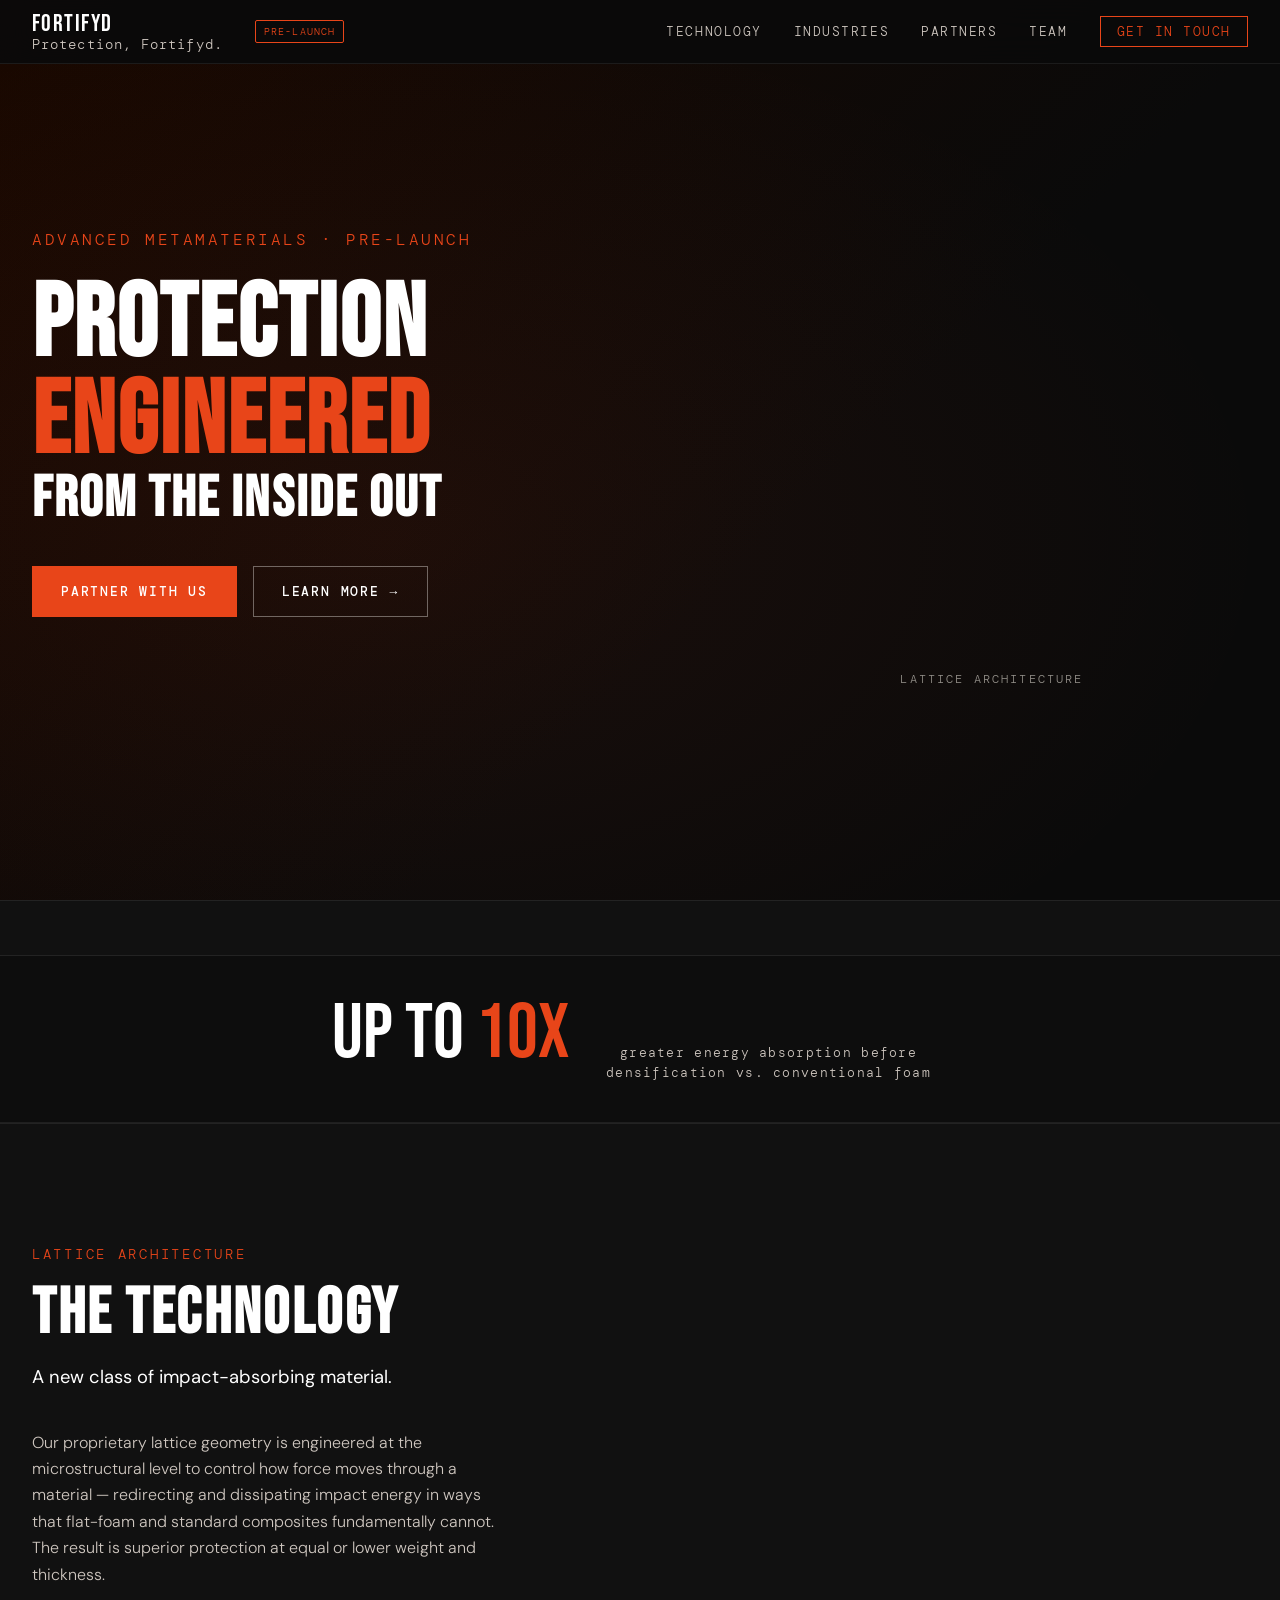
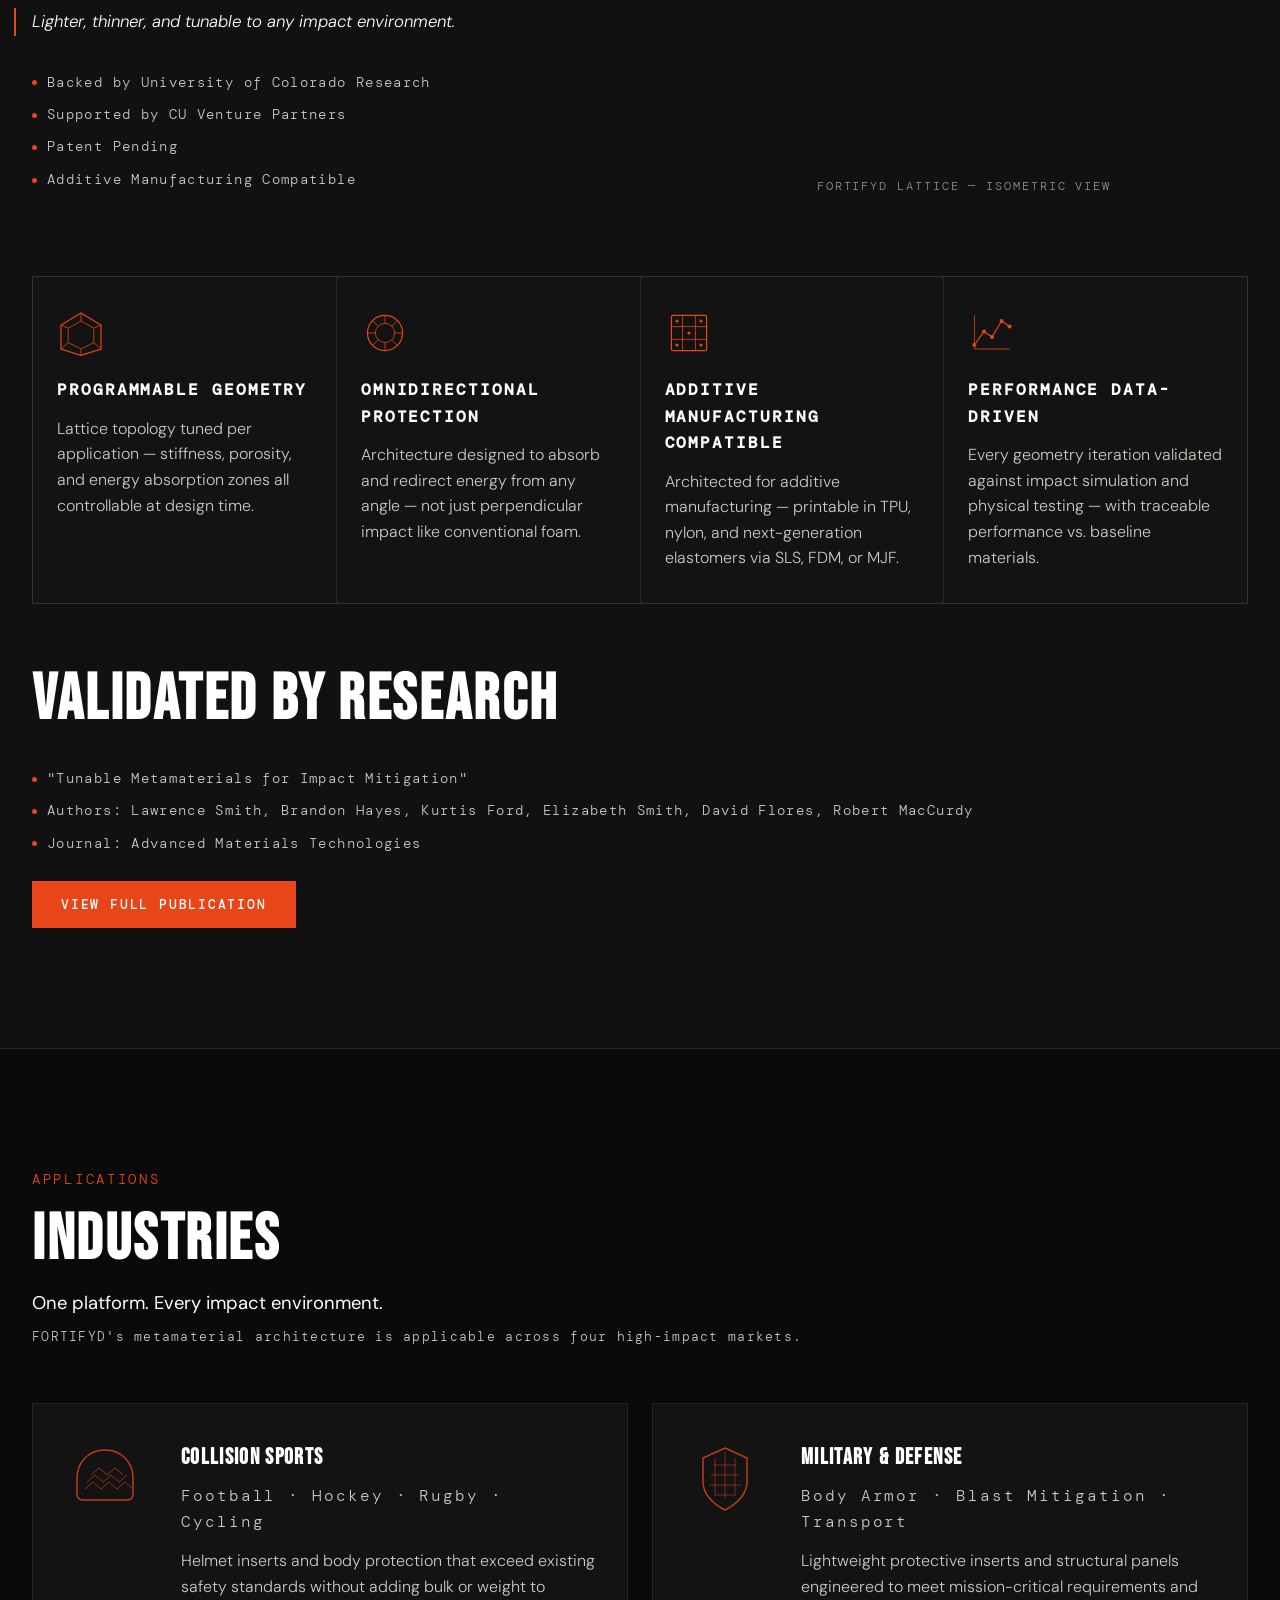
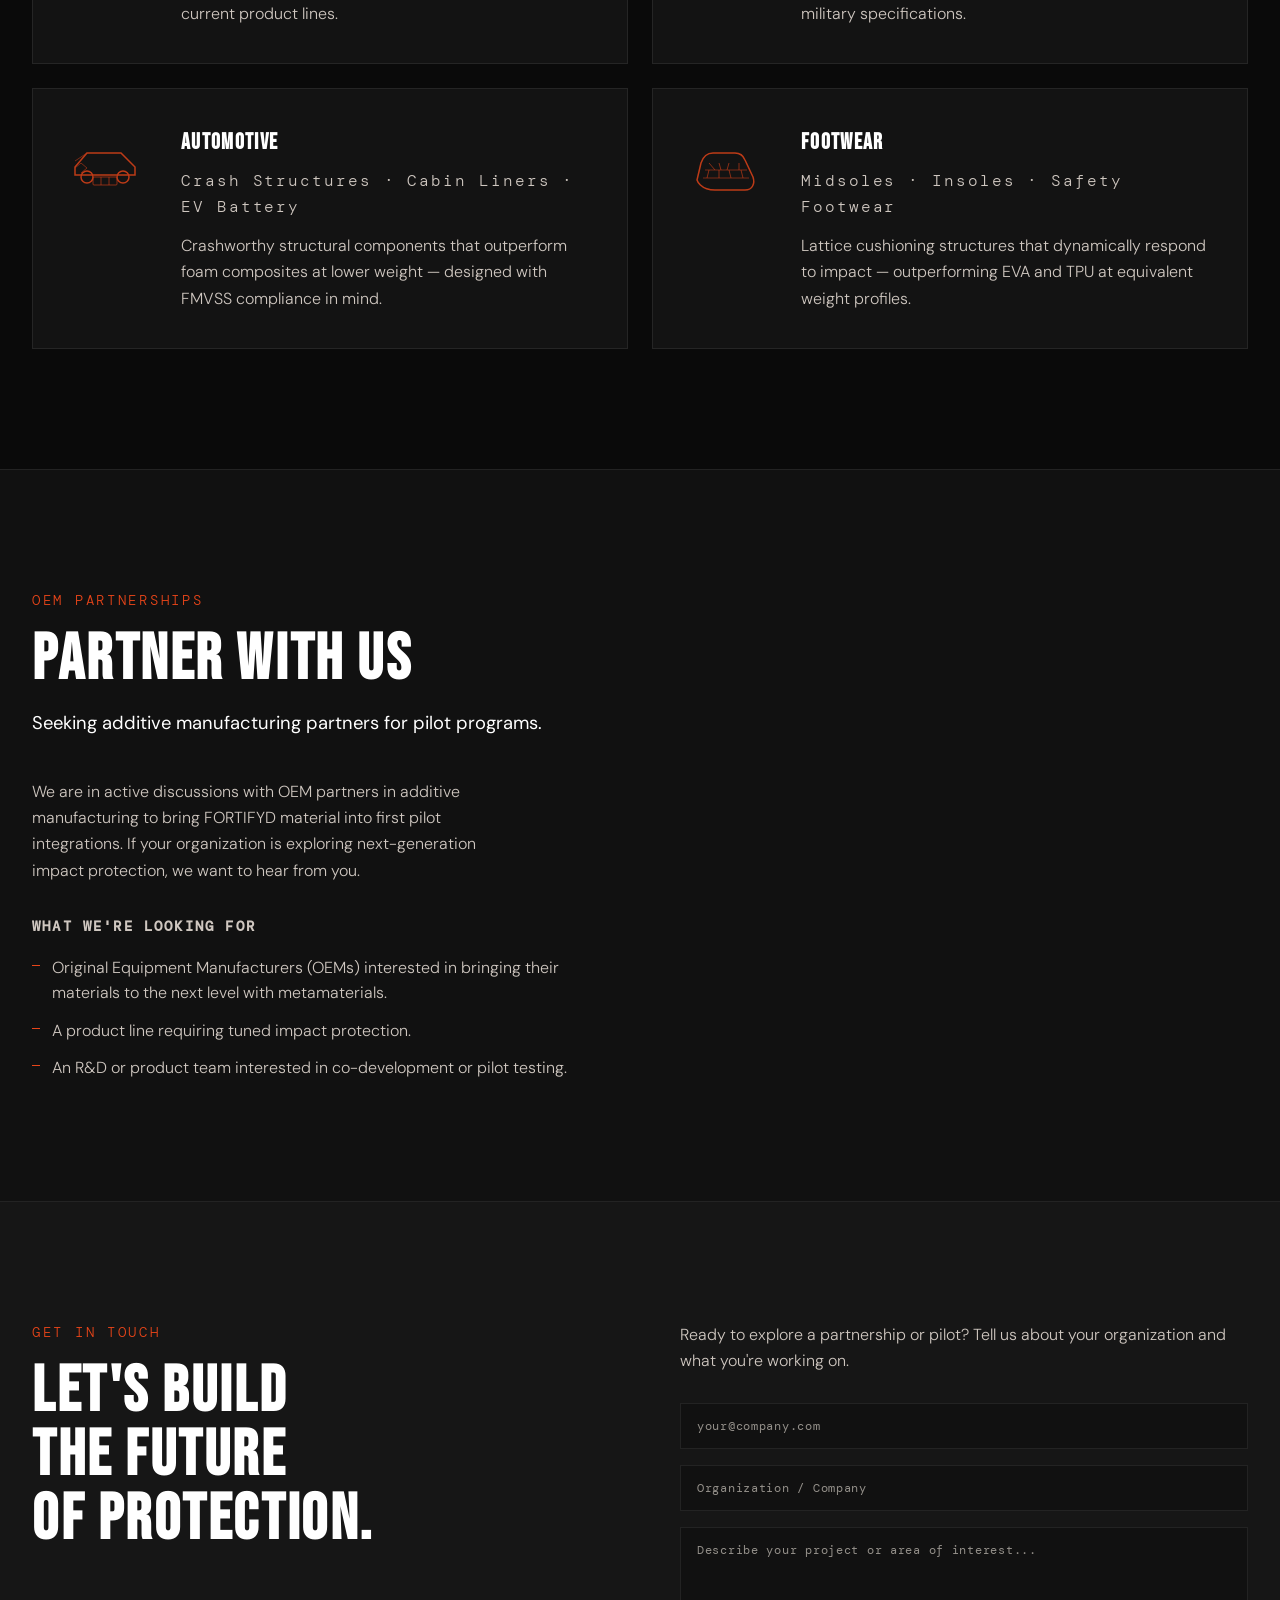
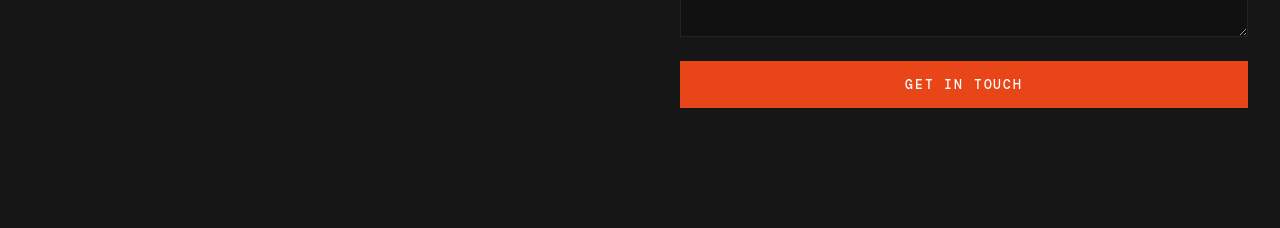
==== index.html @ 69951df9 "added Team page with photos + article link" ====
<!DOCTYPE html>
<html lang="en">
<head>
  <meta charset="UTF-8" />
  <meta name="viewport" content="width=device-width, initial-scale=1.0" />
  <title>FORTIFYD — Protection Engineered. From the Inside Out.</title>
  <link rel="preconnect" href="https://fonts.googleapis.com">
  <link rel="preconnect" href="https://fonts.gstatic.com" crossorigin>
  <link href="https://fonts.googleapis.com/css2?family=Bebas+Neue&family=DM+Mono:ital,wght@0,300;0,400;0,500;1,300&family=DM+Sans:ital,opsz,wght@0,9..40,300;0,9..40,400;0,9..40,500;1,9..40,300&display=swap" rel="stylesheet">
  <link rel="stylesheet" href="css/style.css" />
</head>
<body>

  <!-- NAV -->
  <nav id="navbar">
    <div class="nav-inner">
      <a href="#hero" class="nav-logo">
        <span class="logo-text">FORTIFYD</span>
        <span class="logo-sub">Protection, Fortifyd.</span>
      </a>
      <div class="nav-badge">PRE-LAUNCH</div>
      <ul class="nav-links">
        <li><a href="#technology">Technology</a></li>
        <li><a href="#industries">Industries</a></li>
        <li><a href="#partners">Partners</a></li>
        <li><a href="team.html">Team</a></li>
        <li><a href="#contact" class="nav-cta">GET IN TOUCH</a></li>
      </ul>
      <button class="nav-hamburger" id="hamburger" aria-label="Toggle menu">
        <span></span><span></span><span></span>
      </button>
    </div>
    <div class="nav-mobile-menu" id="mobileMenu">
      <a href="#technology">Technology</a>
      <a href="#industries">Industries</a>
      <a href="#partners">Partners</a>
      <a href="team.html">Team</a>
      <a href="#contact">Get in Touch</a>
    </div>
  </nav>

  <!-- HERO -->
  <section id="hero">
    <div class="hero-bg-lattice">
      <svg id="latticeBg" viewBox="0 0 1200 700" preserveAspectRatio="xMidYMid slice" xmlns="http://www.w3.org/2000/svg"></svg>
    </div>
    <div class="hero-overlay"></div>
    <div class="hero-content">
      <p class="hero-eyebrow">ADVANCED METAMATERIALS · PRE-LAUNCH</p>
      <h1 class="hero-headline">
        <span class="line1">PROTECTION</span>
        <span class="line2">ENGINEERED</span>
        <span class="line3">FROM THE INSIDE OUT</span>
      </h1>
      <div class="hero-actions">
        <a href="#contact" class="btn btn-primary">PARTNER WITH US</a>
        <a href="#technology" class="btn btn-ghost">LEARN MORE →</a>
      </div>
    </div>
    <div class="hero-lattice-visual">
      <svg id="heroLattice" viewBox="0 0 420 420" xmlns="http://www.w3.org/2000/svg"></svg>
      <p class="lattice-label">LATTICE ARCHITECTURE</p>
    </div>
  </section>

  <!-- TICKER BANNER -->
  <div class="ticker-wrap">
    <div class="ticker-track" id="tickerTrack">
      <!-- JS duplicates for seamless loop -->
    </div>
  </div>

  <!-- STAT BAR -->
  <div class="stat-bar">
    <a href=""><div class="stat-bar-inner">
      <span class="stat-number">Up to <em>10x</em></span>
      <span class="stat-label">greater energy absorption before densification vs. conventional foam</span>
    </div></a>
  </div>

  <!-- TECHNOLOGY -->
  <section id="technology">
    <div class="section-inner">
      <div class="section-label">LATTICE ARCHITECTURE</div>
      <h2 class="section-title">THE TECHNOLOGY</h2>
      <p class="section-sub">A new class of impact-absorbing material.</p>
      <div class="tech-grid">
        <div class="tech-text">
          <p>Our proprietary lattice geometry is engineered at the microstructural level to control how force moves through a material — redirecting and dissipating impact energy in ways that flat-foam and standard composites fundamentally cannot. The result is superior protection at equal or lower weight and thickness.</p>
          <p class="tech-italic">Lighter, thinner, and tunable to any impact environment.</p>
          <div class="tech-credentials">
            <div class="cred"><span class="cred-dot"></span>Backed by University of Colorado Research</div>
            <div class="cred"><span class="cred-dot"></span>Supported by CU Venture Partners</div>
            <div class="cred"><span class="cred-dot"></span>Patent Pending</div>
            <div class="cred"><span class="cred-dot"></span>Additive Manufacturing Compatible</div>
          </div>
        </div>
        <div class="tech-visual">
          <div class="tech-diagram-wrap">
            <svg id="techLattice3D" viewBox="0 0 380 340" xmlns="http://www.w3.org/2000/svg"></svg>
            <div class="diagram-caption">FORTIFYD LATTICE — ISOMETRIC VIEW</div>
          </div>
        </div>
      </div>
      <!-- Feature cards -->
      <div class="feature-cards">
        <div class="feature-card">
          <div class="feature-icon">
            <svg viewBox="0 0 60 60" xmlns="http://www.w3.org/2000/svg"><polygon points="30,5 55,20 55,50 30,58 5,50 5,20" fill="none" stroke="currentColor" stroke-width="1.5"/><polygon points="30,15 46,24 46,42 30,50 14,42 14,24" fill="none" stroke="currentColor" stroke-width="1"/><line x1="30" y1="5" x2="30" y2="15" stroke="currentColor" stroke-width="1"/><line x1="55" y1="20" x2="46" y2="24" stroke="currentColor" stroke-width="1"/><line x1="55" y1="50" x2="46" y2="42" stroke="currentColor" stroke-width="1"/><line x1="30" y1="58" x2="30" y2="50" stroke="currentColor" stroke-width="1"/><line x1="5" y1="50" x2="14" y2="42" stroke="currentColor" stroke-width="1"/><line x1="5" y1="20" x2="14" y2="24" stroke="currentColor" stroke-width="1"/></svg>
          </div>
          <h3>Programmable Geometry</h3>
          <p>Lattice topology tuned per application — stiffness, porosity, and energy absorption zones all controllable at design time.</p>
        </div>
        <div class="feature-card">
          <div class="feature-icon">
            <svg viewBox="0 0 60 60" xmlns="http://www.w3.org/2000/svg"><circle cx="30" cy="30" r="22" fill="none" stroke="currentColor" stroke-width="1.5"/><circle cx="30" cy="30" r="12" fill="none" stroke="currentColor" stroke-width="1"/><line x1="30" y1="8" x2="30" y2="18" stroke="currentColor" stroke-width="1"/><line x1="52" y1="30" x2="42" y2="30" stroke="currentColor" stroke-width="1"/><line x1="30" y1="52" x2="30" y2="42" stroke="currentColor" stroke-width="1"/><line x1="8" y1="30" x2="18" y2="30" stroke="currentColor" stroke-width="1"/><line x1="45.6" y1="14.4" x2="38.1" y2="21.9" stroke="currentColor" stroke-width="1"/><line x1="45.6" y1="45.6" x2="38.1" y2="38.1" stroke="currentColor" stroke-width="1"/><line x1="14.4" y1="45.6" x2="21.9" y2="38.1" stroke="currentColor" stroke-width="1"/><line x1="14.4" y1="14.4" x2="21.9" y2="21.9" stroke="currentColor" stroke-width="1"/></svg>
          </div>
          <h3>Omnidirectional Protection</h3>
          <p>Architecture designed to absorb and redirect energy from any angle — not just perpendicular impact like conventional foam.</p>
        </div>
        <div class="feature-card">
          <div class="feature-icon">
            <svg viewBox="0 0 60 60" xmlns="http://www.w3.org/2000/svg"><rect x="8" y="8" width="44" height="44" rx="2" fill="none" stroke="currentColor" stroke-width="1.5"/><line x1="8" y1="22" x2="52" y2="22" stroke="currentColor" stroke-width="1"/><line x1="8" y1="38" x2="52" y2="38" stroke="currentColor" stroke-width="1"/><line x1="22" y1="8" x2="22" y2="52" stroke="currentColor" stroke-width="1"/><line x1="38" y1="8" x2="38" y2="52" stroke="currentColor" stroke-width="1"/><circle cx="15" cy="15" r="2" fill="currentColor"/><circle cx="30" cy="30" r="2" fill="currentColor"/><circle cx="45" cy="45" r="2" fill="currentColor"/><circle cx="15" cy="45" r="2" fill="currentColor"/><circle cx="45" cy="15" r="2" fill="currentColor"/></svg>
          </div>
          <h3>Additive Manufacturing Compatible</h3>
          <p>Architected for additive manufacturing — printable in TPU, nylon, and next-generation elastomers via SLS, FDM, or MJF.</p>
        </div>
        <div class="feature-card">
          <div class="feature-icon">
            <svg viewBox="0 0 60 60" xmlns="http://www.w3.org/2000/svg"><polyline points="8,45 20,28 30,35 42,15 52,22" fill="none" stroke="currentColor" stroke-width="1.5"/><line x1="8" y1="50" x2="52" y2="50" stroke="currentColor" stroke-width="1"/><line x1="8" y1="8" x2="8" y2="50" stroke="currentColor" stroke-width="1"/><circle cx="8" cy="45" r="2.5" fill="currentColor"/><circle cx="20" cy="28" r="2.5" fill="currentColor"/><circle cx="30" cy="35" r="2.5" fill="currentColor"/><circle cx="42" cy="15" r="2.5" fill="currentColor"/><circle cx="52" cy="22" r="2.5" fill="currentColor"/></svg>
          </div>
          <h3>Performance Data-Driven</h3>
          <p>Every geometry iteration validated against impact simulation and physical testing — with traceable performance vs. baseline materials.</p>
        </div>
      </div>

      <h2 class="section-title">VALIDATED BY RESEARCH</h2>
        <div class="tech-credentials">
            <div class="cred"><span class="cred-dot"></span>"Tunable Metamaterials for Impact Mitigation"</div>
            <div class="cred"><span class="cred-dot"></span>Authors: Lawrence Smith, Brandon Hayes, Kurtis Ford, Elizabeth Smith, David Flores, Robert MacCurdy</div>
            <div class="cred"><span class="cred-dot"></span>Journal: Advanced Materials Technologies</div>
            <div class="cred">
                <form action="https://advanced.onlinelibrary.wiley.com/doi/10.1002/admt.202301668" target="_blank">
                <input type="submit" class="btn btn-primary" value="View Full Publication"></form>
            </div>
        </div>
    </div>

  </section>

  <!-- INDUSTRIES -->
  <section id="industries">
    <div class="section-inner">
      <div class="section-label">APPLICATIONS</div>
      <h2 class="section-title">INDUSTRIES</h2>
      <p class="section-sub industries-sub">One platform. Every impact environment.</p>
      <p class="industries-desc">FORTIFYD's metamaterial architecture is applicable across four high-impact markets.</p>
      <div class="industry-grid">

        <div class="industry-card">
          <div class="industry-icon">
            <svg viewBox="0 0 80 80" xmlns="http://www.w3.org/2000/svg">
              <!-- Helmet shape -->
              <path d="M40,10 C22,10 12,24 12,38 L12,55 C12,58 15,60 18,60 L62,60 C65,60 68,58 68,55 L68,38 C68,24 58,10 40,10 Z" fill="none" stroke="currentColor" stroke-width="1.5"/>
              <!-- Lattice overlay on helmet -->
              <path d="M26,35 L34,28 L42,35 L50,28 L58,35" fill="none" stroke="currentColor" stroke-width="1" opacity="0.7"/>
              <path d="M22,42 L30,35 L38,42 L46,35 L54,42 L62,35" fill="none" stroke="currentColor" stroke-width="1" opacity="0.7"/>
              <path d="M20,49 L28,42 L36,49 L44,42 L52,49 L60,42 L68,49" fill="none" stroke="currentColor" stroke-width="1" opacity="0.7"/>
            </svg>
          </div>
          <div class="industry-card-body">
            <h3>COLLISION SPORTS</h3>
            <p class="industry-tags">Football · Hockey · Rugby · Cycling</p>
            <p>Helmet inserts and body protection that exceed existing safety standards without adding bulk or weight to current product lines.</p>
          </div>
          <div class="industry-card-accent"></div>
        </div>

        <div class="industry-card">
          <div class="industry-icon">
            <svg viewBox="0 0 80 80" xmlns="http://www.w3.org/2000/svg">
              <!-- Shield / body armor -->
              <path d="M40,8 L62,18 L62,42 C62,54 52,64 40,70 C28,64 18,54 18,42 L18,18 Z" fill="none" stroke="currentColor" stroke-width="1.5"/>
              <!-- Lattice grid on shield -->
              <line x1="29" y1="25" x2="51" y2="25" stroke="currentColor" stroke-width="1" opacity="0.6"/>
              <line x1="26" y1="35" x2="54" y2="35" stroke="currentColor" stroke-width="1" opacity="0.6"/>
              <line x1="24" y1="45" x2="56" y2="45" stroke="currentColor" stroke-width="1" opacity="0.6"/>
              <line x1="30" y1="55" x2="50" y2="55" stroke="currentColor" stroke-width="1" opacity="0.6"/>
              <line x1="30" y1="18" x2="30" y2="56" stroke="currentColor" stroke-width="1" opacity="0.6"/>
              <line x1="40" y1="12" x2="40" y2="58" stroke="currentColor" stroke-width="1" opacity="0.6"/>
              <line x1="50" y1="18" x2="50" y2="56" stroke="currentColor" stroke-width="1" opacity="0.6"/>
            </svg>
          </div>
          <div class="industry-card-body">
            <h3>MILITARY & DEFENSE</h3>
            <p class="industry-tags">Body Armor · Blast Mitigation · Transport</p>
            <p>Lightweight protective inserts and structural panels engineered to meet mission-critical requirements and military specifications.</p>
          </div>
          <div class="industry-card-accent"></div>
        </div>

        <div class="industry-card">
          <div class="industry-icon">
            <svg viewBox="0 0 80 80" xmlns="http://www.w3.org/2000/svg">
              <!-- Car profile -->
              <path d="M10,50 L10,42 L22,28 L56,28 L70,42 L70,50 Z" fill="none" stroke="currentColor" stroke-width="1.5"/>
              <circle cx="22" cy="52" r="6" fill="none" stroke="currentColor" stroke-width="1.5"/>
              <circle cx="58" cy="52" r="6" fill="none" stroke="currentColor" stroke-width="1.5"/>
              <!-- crumple zone lattice in front -->
              <line x1="10" y1="36" x2="22" y2="28" stroke="currentColor" stroke-width="1" opacity="0.6"/>
              <path d="M10,43 L16,38 L22,43 L16,48" fill="none" stroke="currentColor" stroke-width="1" opacity="0.6"/>
              <!-- EV battery cells -->
              <rect x="28" y="52" width="24" height="8" rx="1" fill="none" stroke="currentColor" stroke-width="1" opacity="0.7"/>
              <line x1="36" y1="52" x2="36" y2="60" stroke="currentColor" stroke-width="1" opacity="0.7"/>
              <line x1="44" y1="52" x2="44" y2="60" stroke="currentColor" stroke-width="1" opacity="0.7"/>
            </svg>
          </div>
          <div class="industry-card-body">
            <h3>AUTOMOTIVE</h3>
            <p class="industry-tags">Crash Structures · Cabin Liners · EV Battery</p>
            <p>Crashworthy structural components that outperform foam composites at lower weight — designed with FMVSS compliance in mind.</p>
          </div>
          <div class="industry-card-accent"></div>
        </div>

        <div class="industry-card">
          <div class="industry-icon">
            <svg viewBox="0 0 80 80" xmlns="http://www.w3.org/2000/svg">
              <!-- Shoe sole profile -->
              <path d="M12,55 C12,55 15,65 30,65 L60,65 C68,65 70,58 68,52 L60,35 C58,30 54,28 50,28 L28,28 C22,28 18,32 16,38 Z" fill="none" stroke="currentColor" stroke-width="1.5"/>
              <!-- Midsole lattice -->
              <line x1="20" y1="45" x2="62" y2="45" stroke="currentColor" stroke-width="1" opacity="0.6"/>
              <line x1="18" y1="53" x2="64" y2="53" stroke="currentColor" stroke-width="1" opacity="0.6"/>
              <line x1="24" y1="38" x2="30" y2="45" stroke="currentColor" stroke-width="1" opacity="0.7"/>
              <line x1="34" y1="38" x2="36" y2="45" stroke="currentColor" stroke-width="1" opacity="0.7"/>
              <line x1="44" y1="38" x2="42" y2="45" stroke="currentColor" stroke-width="1" opacity="0.7"/>
              <line x1="54" y1="38" x2="54" y2="45" stroke="currentColor" stroke-width="1" opacity="0.7"/>
              <line x1="24" y1="45" x2="22" y2="53" stroke="currentColor" stroke-width="1" opacity="0.7"/>
              <line x1="34" y1="45" x2="34" y2="53" stroke="currentColor" stroke-width="1" opacity="0.7"/>
              <line x1="44" y1="45" x2="46" y2="53" stroke="currentColor" stroke-width="1" opacity="0.7"/>
              <line x1="56" y1="45" x2="58" y2="53" stroke="currentColor" stroke-width="1" opacity="0.7"/>
            </svg>
          </div>
          <div class="industry-card-body">
            <h3>FOOTWEAR</h3>
            <p class="industry-tags">Midsoles · Insoles · Safety Footwear</p>
            <p>Lattice cushioning structures that dynamically respond to impact — outperforming EVA and TPU at equivalent weight profiles.</p>
          </div>
          <div class="industry-card-accent"></div>
        </div>

      </div>
    </div>
  </section>

  <!-- PARTNERS -->
  <section id="partners">
    <div class="section-inner">
      <div class="section-label">OEM PARTNERSHIPS</div>
      <h2 class="section-title">PARTNER WITH US</h2>
      <p class="section-sub">Seeking additive manufacturing partners for pilot programs.</p>
      <div class="partners-grid">
        <div class="partners-text">
          <p>We are in active discussions with OEM partners in additive manufacturing to bring FORTIFYD material into first pilot integrations. If your organization is exploring next-generation impact protection, we want to hear from you.</p>
          <h3 class="looking-for-title">WHAT WE'RE LOOKING FOR</h3>
          <ul class="looking-for-list">
            <li>Original Equipment Manufacturers (OEMs) interested in bringing their materials to the next level with metamaterials.</li>
            <li>A product line requiring tuned impact protection.</li>
            <li>An R&D or product team interested in co-development or pilot testing.</li>
          </ul>
        </div>
        <div class="partners-visual">
          <svg id="partnersLattice" viewBox="0 0 300 300" xmlns="http://www.w3.org/2000/svg"></svg>
        </div>
      </div>
    </div>
  </section>

  <!-- CONTACT -->
  <section id="contact">
    <div class="section-inner contact-inner">
      <div class="contact-label-wrap">
        <div class="section-label">GET IN TOUCH</div>
        <h2 class="section-title contact-title">LET'S BUILD<br>THE FUTURE<br>OF PROTECTION.</h2>
      </div>
      <div class="contact-form-wrap">
        <p class="contact-desc">Ready to explore a partnership or pilot? Tell us about your organization and what you're working on.</p>
        <form id="contactForm" action="https://api.web3forms.com/submit" method="POST">
          <input type="hidden" name="access_key" value="52d265b3-9c09-4c89-bf72-3f4e31eb3f98">
          <div class="contact-field">
            <input type="email" id="contactEmail" name="email" placeholder="your@company.com" autocomplete="off" required>
          </div>
          <div class="contact-field">
            <input type="text" id="contactOrg" name="name" placeholder="Organization / Company" autocomplete="off" required>
          </div>
          <div class="contact-field">
            <textarea id="contactMsg" name="message" placeholder="Describe your project or area of interest..." rows="5" required></textarea>
          </div>
          <button type="submit" class="btn btn-primary btn-full" id="contactSubmit">GET IN TOUCH</button>
          <div class="contact-confirm" id="contactConfirm">Message received — we'll be in touch shortly.</div>
        </form>
      </div>
    </div>
  </section>
---- css/style.css ----
/* =============================================
   FORTIFYD — style.css
   Aesthetic: Industrial-technical. Dark. Precise.
   Fonts: Bebas Neue (display) + DM Mono (labels) + DM Sans (body)
   Colors: near-black bg, orange-red accent, off-white text
============================================= */

:root {
  --bg:        #0a0a0a;
  --bg-2:      #111111;
  --bg-3:      #161616;
  --bg-card:   #131313;
  --accent:    #e84519;
  --accent-2:  #ff6b35;
  --accent-dim: rgba(232,69,25,0.15);
  --text:      #ffffff;
  --text-dim:  #cfc7c0;
  --text-muted:#94908a;
  --border:    rgba(240,237,232,0.08);
  --border-accent: rgba(232,69,25,0.3);
  --mono:      'DM Mono', monospace;
  --sans:      'DM Sans', sans-serif;
  --display:   'Bebas Neue', sans-serif;
  --nav-h:     64px;
  --section-pad: 120px;
}

/* ---- RESET ---- */
*, *::before, *::after { box-sizing: border-box; margin: 0; padding: 0; }
html { scroll-behavior: smooth; font-size: 16px; }
body {
  background: var(--bg);
  color: var(--text);
  font-family: var(--sans);
  font-weight: 300;
  line-height: 1.65;
  overflow-x: hidden;
}
a { color: inherit; text-decoration: none; }
ul { list-style: none; }
img, svg { display: block; }
input, textarea, button { font-family: inherit; }

/* ---- SCROLLBAR ---- */
::-webkit-scrollbar { width: 4px; }
::-webkit-scrollbar-track { background: var(--bg); }
::-webkit-scrollbar-thumb { background: var(--accent); border-radius: 2px; }

/* ---- SELECTION ---- */
::selection { background: var(--accent); color: #fff; }

/* =============================================
   NAV
============================================= */
#navbar {
  position: fixed;
  top: 0; left: 0; right: 0;
  z-index: 100;
  height: var(--nav-h);
  background: rgba(10,10,10,0.92);
  backdrop-filter: blur(16px);
  border-bottom: 1px solid var(--border);
  transition: border-color 0.3s;
}
#navbar.scrolled {
  border-color: var(--border-accent);
}
.nav-inner {
  max-width: 1280px;
  margin: 0 auto;
  height: 100%;
  padding: 0 32px;
  display: flex;
  align-items: center;
  gap: 32px;
}
.nav-logo {
  display: flex;
  flex-direction: column;
  gap: 0;
  line-height: 1;
  flex-shrink: 0;
}
.logo-text {
  font-family: var(--display);
  font-size: 1.5rem;
  letter-spacing: 0.06em;
  color: var(--text);
  line-height: 1;
}
.logo-sub {
  font-family: var(--mono);
  font-size: 0.85rem;
  color: var(--text-dim);
  letter-spacing: 0.08em;
  margin-top: 2px;
}
.nav-badge {
  font-family: var(--mono);
  font-size: 0.6rem;
  letter-spacing: 0.12em;
  color: var(--accent);
  border: 1px solid var(--accent);
  padding: 3px 8px;
  border-radius: 2px;
  flex-shrink: 0;
}
.nav-links {
  display: flex;
  align-items: center;
  gap: 32px;
  margin-left: auto;
}
.nav-links a {
  font-family: var(--mono);
  font-size: 0.8rem;
  letter-spacing: 0.12em;
  color: var(--text-dim);
  transition: color 0.2s;
  text-transform: uppercase;
}
.nav-links a:hover { color: var(--text); }
.nav-links .nav-cta {
  color: var(--accent);
  border: 1px solid var(--accent);
  padding: 6px 16px;
  transition: background 0.2s, color 0.2s;
}
.nav-links .nav-cta:hover {
  background: var(--accent);
  color: #fff;
}
.nav-hamburger {
  display: none;
  flex-direction: column;
  gap: 5px;
  background: none;
  border: none;
  cursor: pointer;
  padding: 4px;
  margin-left: auto;
}
.nav-hamburger span {
  width: 22px; height: 1.5px;
  background: var(--text);
  display: block;
  transition: transform 0.3s, opacity 0.3s;
}
.nav-mobile-menu {
  display: none;
  flex-direction: column;
  background: var(--bg-2);
  border-top: 1px solid var(--border);
  padding: 16px 32px 24px;
  gap: 4px;
}
.nav-mobile-menu.open { display: flex; }
.nav-mobile-menu a {
  font-family: var(--mono);
  font-size: 0.75rem;
  letter-spacing: 0.12em;
  color: var(--text-dim);
  padding: 10px 0;
  border-bottom: 1px solid var(--border);
  text-transform: uppercase;
  transition: color 0.2s;
}
.nav-mobile-menu a:hover { color: var(--accent); }

/* =============================================
   HERO
============================================= */
#hero {
  min-height: 100vh;
  padding-top: var(--nav-h);
  position: relative;
  display: flex;
  align-items: center;
  overflow: hidden;
  background: linear-gradient(135deg, #1a0800 0%, #0a0a0a 60%);
}
.hero-bg-lattice {
  position: absolute;
  inset: 0;
  opacity: 0.12;
  pointer-events: none;
}
.hero-bg-lattice svg { width: 100%; height: 100%; }
.hero-overlay {
  position: absolute;
  inset: 0;
  background: radial-gradient(ellipse at 30% 60%, rgba(232,69,25,0.08) 0%, transparent 70%);
  pointer-events: none;
}
.hero-content {
  position: relative;
  z-index: 2;
  max-width: 1280px;
  margin: 0 auto;
  padding: 80px 32px;
  width: 100%;
}
.hero-eyebrow {
  font-family: var(--mono);
  font-size: 1rem;
  letter-spacing: 0.16em;
  color: var(--accent);
  margin-bottom: 24px;
  opacity: 0;
  animation: fadeUp 0.8s 0.2s forwards;
}
.hero-headline {
  font-family: var(--display);
  font-size: clamp(3.5rem, 8vw, 7.5rem);
  line-height: 0.95;
  letter-spacing: 0.02em;
  color: var(--text);
  max-width: 700px;
}
.hero-headline .line1 { display: block; opacity: 0; animation: fadeUp 0.8s 0.4s forwards; }
.hero-headline .line2 { display: block; color: var(--accent); opacity: 0; animation: fadeUp 0.8s 0.55s forwards; }
.hero-headline .line3 { display: block; opacity: 0; animation: fadeUp 0.8s 0.7s forwards; font-size: clamp(2rem, 4.5vw, 4.2rem); }
.hero-actions {
  display: flex;
  gap: 16px;
  margin-top: 40px;
  flex-wrap: wrap;
  opacity: 0;
  animation: fadeUp 0.8s 0.9s forwards;
}
.hero-lattice-visual {
  position: absolute;
  right: 5%;
  top: 50%;
  transform: translateY(-50%);
  width: clamp(260px, 35vw, 480px);
  opacity: 0;
  animation: fadeIn 1.2s 1s forwards;
}
.hero-lattice-visual svg { width: 100%; height: auto; }
.lattice-label {
  font-family: var(--mono);
  font-size: 0.75rem;
  letter-spacing: 0.18em;
  color: var(--text-muted);
  text-align: center;
  margin-top: 12px;
}

/* =============================================
   BUTTONS
============================================= */
.btn {
  display: inline-flex;
  align-items: center;
  justify-content: center;
  font-family: var(--mono);
  font-size: 0.8rem;
  letter-spacing: 0.14em;
  padding: 14px 28px;
  border: 1.5px solid transparent;
  cursor: pointer;
  transition: all 0.22s ease;
  text-transform: uppercase;
  font-weight: 500;
}
.btn-primary {
  background: var(--accent);
  color: #fff;
  border-color: var(--accent);
}
.btn-primary:hover {
  background: var(--accent-2);
  border-color: var(--accent-2);
  transform: translateY(-1px);
}
.btn-ghost {
  background: transparent;
  color: var(--text);
  border-color: rgba(240,237,232,0.4);
}
.btn-ghost:hover {
  border-color: var(--text);
  transform: translateY(-1px);
}
.btn-full { width: 100%; }

/* =============================================
   TICKER BANNER
============================================= */
.ticker-wrap {
  background: var(--bg-2);
  border-top: 1px solid var(--border);
  border-bottom: 1px solid var(--border);
  overflow: hidden;
  padding: 14px 0;
  white-space: nowrap;
}
.ticker-track {
  display: inline-flex;
  gap: 0;
  animation: ticker 40s linear infinite;
}
.ticker-item {
  display: inline-flex;
  align-items: center;
  gap: 12px;
  padding: 0 40px;
  font-family: var(--mono);
  font-size: 0.85rem;
  letter-spacing: 0.14em;
  color: var(--text-dim);
  text-transform: uppercase;
}
.ticker-item .ticker-dot {
  width: 4px; height: 4px;
  background: var(--accent);
  border-radius: 50%;
  flex-shrink: 0;
}
.ticker-item .ticker-highlight { color: var(--accent); }

/* =============================================
   STAT BAR
============================================= */
.stat-bar {
  background: #0d0d0d;
  border-bottom: 1px solid var(--border);
  padding: 40px 32px;
}
.stat-bar-inner {
  max-width: 1280px;
  margin: 0 auto;
  display: flex;
  align-items: baseline;
  justify-content: center;
  gap: 20px;
  flex-wrap: wrap;
  text-align: center;
}
.stat-number {
  font-family: var(--display);
  font-size: clamp(2.5rem, 6vw, 5rem);
  color: var(--text);
  line-height: 1;
}
.stat-number em {
  font-style: normal;
  color: var(--accent);
}
.stat-label {
  font-family: var(--mono);
  font-size: 0.8rem;
  letter-spacing: 0.1em;
  color: var(--text-dim);
  max-width: 360px;
  line-height: 1.5;
}

/* =============================================
   SECTIONS — SHARED
============================================= */
section {
  padding: var(--section-pad) 0;
  position: relative;
}
.section-inner {
  max-width: 1280px;
  margin: 0 auto;
  padding: 0 32px;
}
.section-label {
  font-family: var(--mono);
  font-size: 0.85rem;
  letter-spacing: 0.2em;
  color: var(--accent);
  margin-bottom: 12px;
}
.section-title {
  font-family: var(--display);
  font-size: clamp(2.4rem, 5vw, 4.5rem);
  letter-spacing: 0.04em;
  line-height: 1;
  color: var(--text);
  margin-top: 16px;
  margin-bottom: 16px;
}
.section-sub {
  font-family: var(--sans);
  font-size: 1.15rem;
  font-weight: 400;
  color: var(--text);
  margin-bottom: 32px;
}

/* =============================================
   TECHNOLOGY
============================================= */
#technology {
  background: var(--bg-2);
  border-top: 1px solid var(--border);
  border-bottom: 1px solid var(--border);
}
.tech-grid {
  display: grid;
  grid-template-columns: 1fr 1fr;
  gap: 80px;
  align-items: center;
  margin-bottom: 80px;
}
.tech-text p {
  color: var(--text-dim);
  font-size: 1rem;
  margin-bottom: 20px;
  max-width: 480px;
}
.tech-italic {
  font-style: italic;
  color: var(--text) !important;
  font-size: 1.05rem !important;
  border-left: 2px solid var(--accent);
  padding-left: 16px !important;
  margin-left: -18px;
}
.tech-credentials {
  margin-top: 36px;
  display: flex;
  flex-direction: column;
  gap: 10px;
}
.cred {
  font-family: var(--mono);
  font-size: 0.85rem;
  letter-spacing: 0.1em;
  color: var(--text-dim);
  display: flex;
  align-items: center;
  gap: 10px;
}
.cred-dot {
  width: 5px; height: 5px;
  background: var(--accent);
  border-radius: 50%;
  flex-shrink: 0;
}
.cred form {
    margin-top: 16px;
}
.tech-visual {
  display: flex;
  justify-content: center;
}
.tech-diagram-wrap {
  position: relative;
  width: 100%;
  max-width: 380px;
}
.tech-diagram-wrap svg { width: 100%; height: auto; }
.diagram-caption {
  font-family: var(--mono);
  font-size: 0.75rem;
  letter-spacing: 0.16em;
  color: var(--text-muted);
  text-align: center;
  margin-top: 12px;
}

/* Feature Cards */
.feature-cards {
  display: grid;
  grid-template-columns: repeat(4, 1fr);
  gap: 1px;
  background: var(--border);
  border: 1px solid var(--border);
  margin-bottom: 64px;
}
.feature-card {
  background: var(--bg-card);
  padding: 32px 24px;
  transition: background 0.2s;
  position: relative;
  overflow: hidden;
}
.feature-card::after {
  content: '';
  position: absolute;
  bottom: 0; left: 0; right: 0;
  height: 2px;
  background: var(--accent);
  transform: scaleX(0);
  transform-origin: left;
  transition: transform 0.3s;
}
.feature-card:hover { background: #1a1a1a; }
.feature-card:hover::after { transform: scaleX(1); }
.feature-icon {
  width: 48px; height: 48px;
  color: var(--accent);
  margin-bottom: 20px;
}
.feature-icon svg { width: 100%; height: 100%; }
.feature-card h3 {
  font-family: var(--mono);
  font-size: 1rem;
  letter-spacing: 0.12em;
  text-transform: uppercase;
  color: var(--text);
  margin-bottom: 12px;
}
.feature-card p {
  font-size: 1rem;
  color: var(--text-dim);
  line-height: 1.6;
}

/* =============================================
   INDUSTRIES
============================================= */
#industries { background: var(--bg); }
.industries-sub { margin-bottom: 8px; }
.industries-desc {
  font-family: var(--mono);
  font-size: 0.8rem;
  letter-spacing: 0.1em;
  color: var(--text-dim);
  margin-bottom: 56px;
}
.industry-grid {
  display: grid;
  grid-template-columns: repeat(2, 1fr);
  gap: 24px;
}
.industry-card {
  background: var(--bg-card);
  border: 1px solid var(--border);
  padding: 36px 32px;
  display: grid;
  grid-template-columns: 88px 1fr;
  gap: 28px;
  align-items: start;
  position: relative;
  overflow: hidden;
  transition: border-color 0.25s, transform 0.25s;
}
.industry-card:hover {
  border-color: var(--border-accent);
  transform: translateY(-2px);
}
.industry-icon {
  width: 80px; height: 80px;
  color: var(--accent);
  opacity: 0.8;
  flex-shrink: 0;
}
.industry-icon svg { width: 100%; height: 100%; }
.industry-card-body h3 {
  font-family: var(--display);
  font-size: 1.4rem;
  letter-spacing: 0.06em;
  color: var(--text);
  margin-bottom: 6px;
}
.industry-tags {
  font-family: var(--mono);
  font-size: 0.6rem;
  letter-spacing: 0.12em;
  color: var(--accent);
  margin-bottom: 12px;
}
.industry-card-body p {
  font-size: 1rem;
  color: var(--text-dim);
  line-height: 1.65;
}
.industry-card-accent {
  position: absolute;
  top: 0; left: 0;
  width: 3px;
  height: 0;
  background: var(--accent);
  transition: height 0.3s ease;
}
.industry-card:hover .industry-card-accent { height: 100%; }

/* =============================================
   PARTNERS
============================================= */
#partners {
  background: var(--bg-2);
  border-top: 1px solid var(--border);
  border-bottom: 1px solid var(--border);
}
.partners-grid {
  display: grid;
  grid-template-columns: 1fr 1fr;
  gap: 80px;
  align-items: center;
  margin-top: 40px;
}
.partners-text p {
  font-size: 1rem;
  color: var(--text-dim);
  margin-bottom: 32px;
  max-width: 480px;
}
.looking-for-title {
  font-family: var(--mono);
  font-size: 0.85rem;
  letter-spacing: 0.16em;
  color: var(--text-dim);
  margin-bottom: 16px;
}
.looking-for-list {
  display: flex;
  flex-direction: column;
  gap: 12px;
}
.looking-for-list li {
  font-size: 1rem;
  color: var(--text-dim);
  padding-left: 20px;
  position: relative;
  line-height: 1.6;
}
.looking-for-list li::before {
  content: '';
  position: absolute;
  left: 0; top: 10px;
  width: 8px; height: 1px;
  background: var(--accent);
}
.partners-visual {
  display: flex;
  justify-content: center;
}
.partners-visual svg { width: 100%; max-width: 300px; height: auto; }

/* =============================================
   CONTACT
============================================= */
#contact { background: var(--bg-3); }
.contact-inner {
  display: grid;
  grid-template-columns: 1fr 1fr;
  gap: 80px;
  align-items: start;
}
.contact-title {
  font-size: clamp(2.8rem, 5vw, 5rem) !important;
  margin-bottom: 0 !important;
}
.contact-desc {
  font-size: 1rem;
  color: var(--text-dim);
  margin-bottom: 28px;
}
.contact-field {
  margin-bottom: 16px;
}
.contact-field input,
.contact-field textarea {
  width: 100%;
  background: var(--bg-2);
  border: 1px solid var(--border);
  color: var(--text);
  padding: 14px 16px;
  font-family: var(--mono);
  font-size: 0.75rem;
  letter-spacing: 0.06em;
  outline: none;
  resize: vertical;
  transition: border-color 0.2s;
}
.contact-field input::placeholder,
.contact-field textarea::placeholder {
  color: var(--text-muted);
}
.contact-field input:focus,
.contact-field textarea:focus {
  border-color: var(--accent);
}
.contact-confirm {
  display: none;
  font-family: var(--mono);
  font-size: 0.68rem;
  letter-spacing: 0.1em;
  color: var(--accent);
  margin-top: 16px;
  padding: 12px 16px;
  border: 1px solid var(--border-accent);
  background: var(--accent-dim);
}
.contact-confirm.visible { display: block; }

/* =============================================
   TEAM
============================================= */
#team {
  background: var(--bg);
  border-top: 1px solid var(--border);
}
.team-sub {
  max-width: 640px;
  color: var(--text-dim);
}
.team-grid {
  display: grid;
  grid-template-columns: repeat(4, 1fr);
  gap: 24px;
}
.team-card {
  background: linear-gradient(180deg, rgba(255,255,255,0.02) 0%, rgba(255,255,255,0) 100%), var(--bg-card);
  border: 1px solid var(--border);
  padding: 28px 24px;
  min-height: 280px;
  display: flex;
  flex-direction: column;
  gap: 12px;
  position: relative;
  overflow: hidden;
  transition: transform 0.25s ease, border-color 0.25s ease, background 0.25s ease;
}
.team-card::after {
  content: '';
  position: absolute;
  inset: auto 0 0 0;
  height: 2px;
  background: linear-gradient(90deg, var(--accent), transparent);
  transform: scaleX(0);
  transform-origin: left;
  transition: transform 0.25s ease;
}
.team-card:hover {
  transform: translateY(-2px);
  border-color: var(--border-accent);
  background: linear-gradient(180deg, rgba(232,69,25,0.08) 0%, rgba(255,255,255,0) 100%), #171717;
}
.team-card:hover::after {
  transform: scaleX(1);
}
.team-mark {
  width: 44px;
  height: 44px;
  display: inline-flex;
  align-items: center;
  justify-content: center;
  border: 1px solid var(--border-accent);
  color: var(--accent);
  font-family: var(--mono);
  font-size: 0.78rem;
  letter-spacing: 0.14em;
}
.team-card h3 {
  font-family: var(--display);
  font-size: 1.5rem;
  letter-spacing: 0.05em;
  color: var(--text);
}
.team-role {
  font-family: var(--mono);
  font-size: 0.72rem;
  letter-spacing: 0.14em;
  color: var(--accent);
  text-transform: uppercase;
}
.team-bio {
  color: var(--text-dim);
  font-size: 0.98rem;
  line-height: 1.7;
}
.photo {
    width: 100%;
    height: auto;
    border-radius: 4px;
    margin-top: 12px;    
}

/* =============================================
   FOOTER
============================================= */
footer {
  background: var(--bg);
  border-top: 1px solid var(--border);
  padding: 40px 0;
}
.footer-inner {
  max-width: 1280px;
  margin: 0 auto;
  padding: 0 32px;
  display: flex;
  align-items: center;
  gap: 32px;
  flex-wrap: wrap;
}
.footer-logo {
  display: flex;
  flex-direction: column;
  line-height: 1;
}
.footer-links {
  display: flex;
  gap: 28px;
  margin-left: auto;
  flex-wrap: wrap;
}
.footer-links a {
  font-family: var(--mono);
  font-size: 0.85rem;
  letter-spacing: 0.12em;
  color: var(--text-muted);
  text-transform: uppercase;
  transition: color 0.2s;
}
.footer-links a:hover { color: var(--accent); }
.footer-copy {
  width: 100%;
  font-family: var(--mono);
  font-size: 0.58rem;
  letter-spacing: 0.12em;
  color: var(--text-muted);
  margin-top: 12px;
  border-top: 1px solid var(--border);
  padding-top: 16px;
}

/* =============================================
   ANIMATIONS
============================================= */
@keyframes fadeUp {
  from { opacity: 0; transform: translateY(24px); }
  to   { opacity: 1; transform: translateY(0); }
}
@keyframes fadeIn {
  from { opacity: 0; }
  to   { opacity: 1; }
}
@keyframes ticker {
  from { transform: translateX(0); }
  to   { transform: translateX(-50%); }
}
@keyframes rotateSlow {
  from { transform: rotate(0deg); }
  to   { transform: rotate(360deg); }
}
@keyframes latticeGlow {
  0%   { opacity: 0.3; }
  50%  { opacity: 0.7; }
  100% { opacity: 0.3; }
}

/* Scroll-triggered reveal */
.reveal {
  opacity: 0;
  transform: translateY(30px);
  transition: opacity 0.7s ease, transform 0.7s ease;
}
.reveal.visible {
  opacity: 1;
  transform: none;
}

/* =============================================
   RESPONSIVE
============================================= */
@media (max-width: 1024px) {
  .tech-grid { grid-template-columns: 1fr; gap: 48px; }
  .partners-grid { grid-template-columns: 1fr; gap: 48px; }
  .contact-inner { grid-template-columns: 1fr; gap: 48px; }
  .feature-cards { grid-template-columns: repeat(2, 1fr); }
  .team-grid { grid-template-columns: repeat(2, 1fr); }
  .hero-lattice-visual { display: none; }
}
@media (max-width: 768px) {
  :root { --section-pad: 72px; }
  .nav-links { display: none; }
  .nav-hamburger { display: flex; }
  .industry-grid { grid-template-columns: 1fr; }
  .feature-cards { grid-template-columns: 1fr; }
  .team-grid { grid-template-columns: 1fr; }
  .industry-card { grid-template-columns: 64px 1fr; gap: 16px; }
  .industry-icon { width: 60px; height: 60px; }
  .footer-inner { flex-direction: column; align-items: flex-start; gap: 20px; }
  .footer-links { margin-left: 0; }
  .stat-bar-inner { flex-direction: column; align-items: center; gap: 8px; }
}
@media (max-width: 480px) {
  .hero-actions { flex-direction: column; }
  .btn { width: 100%; }
  .contact-inner { gap: 32px; }
}
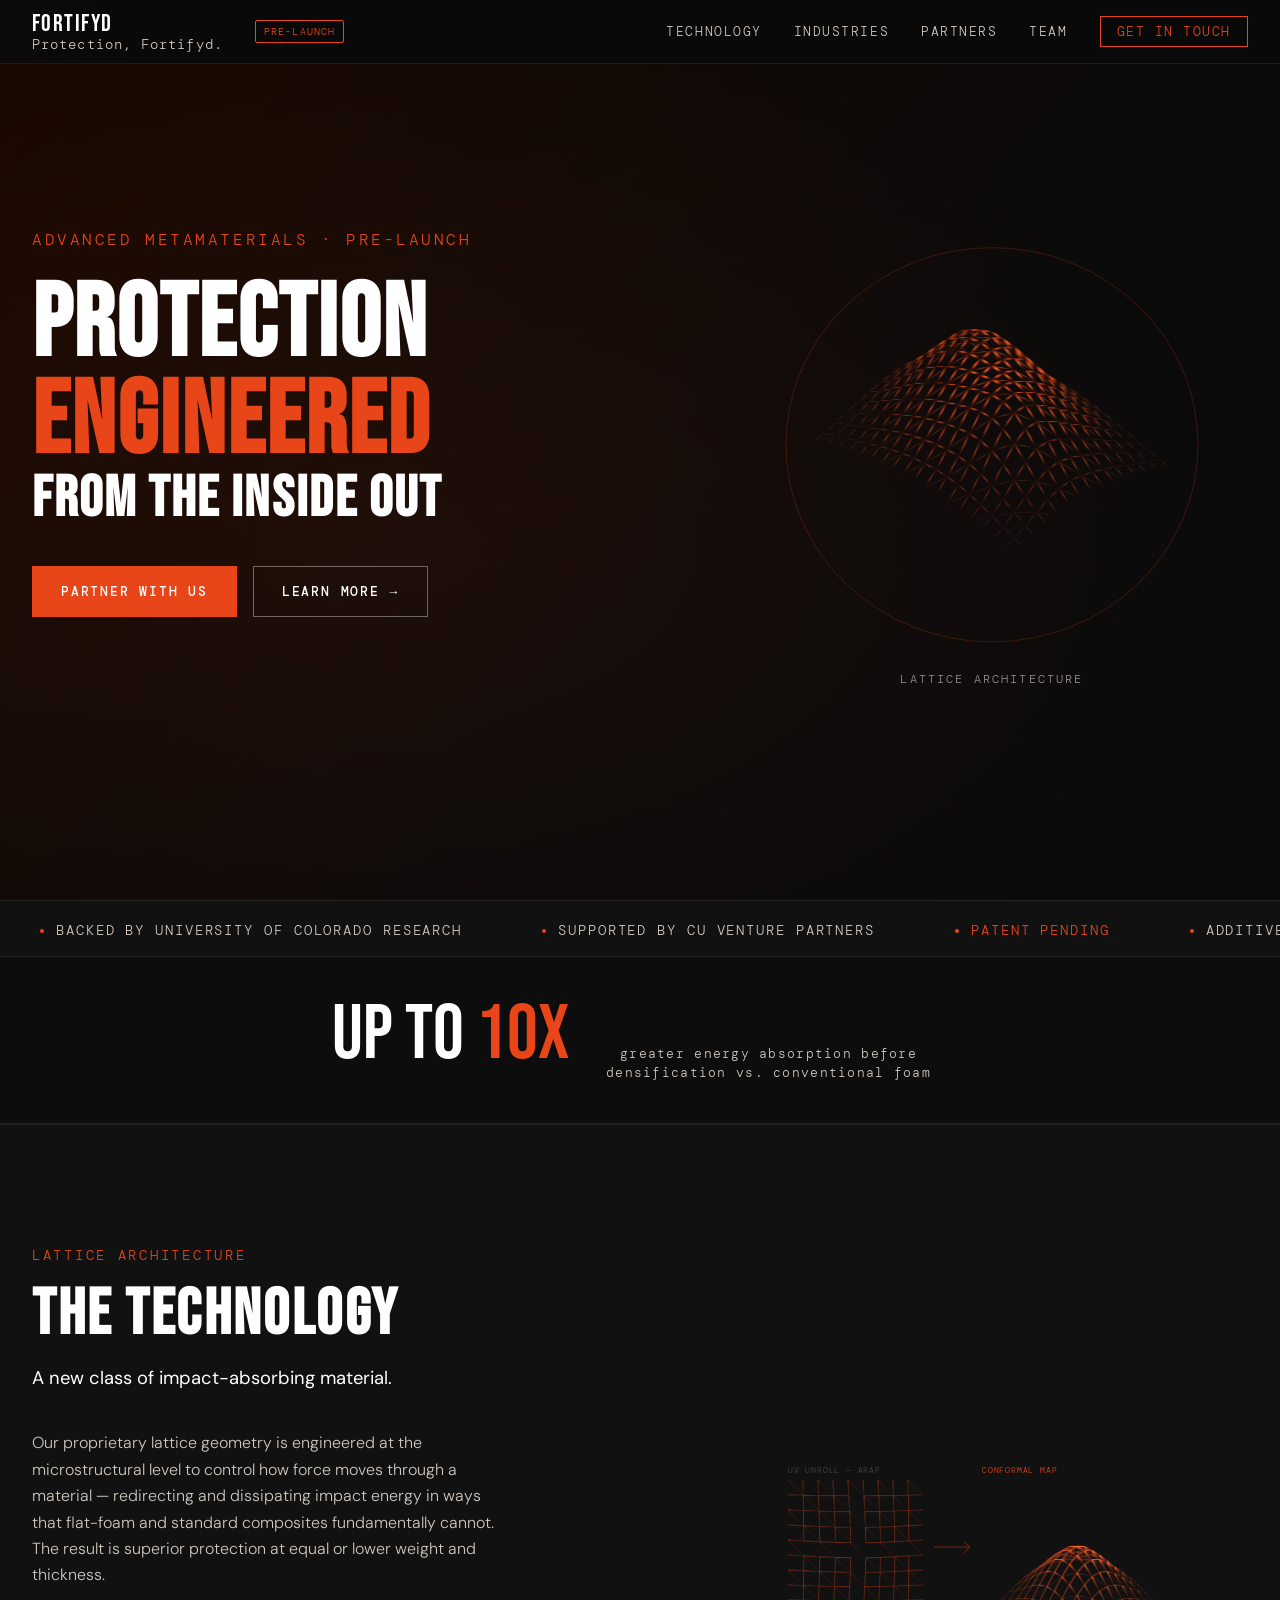
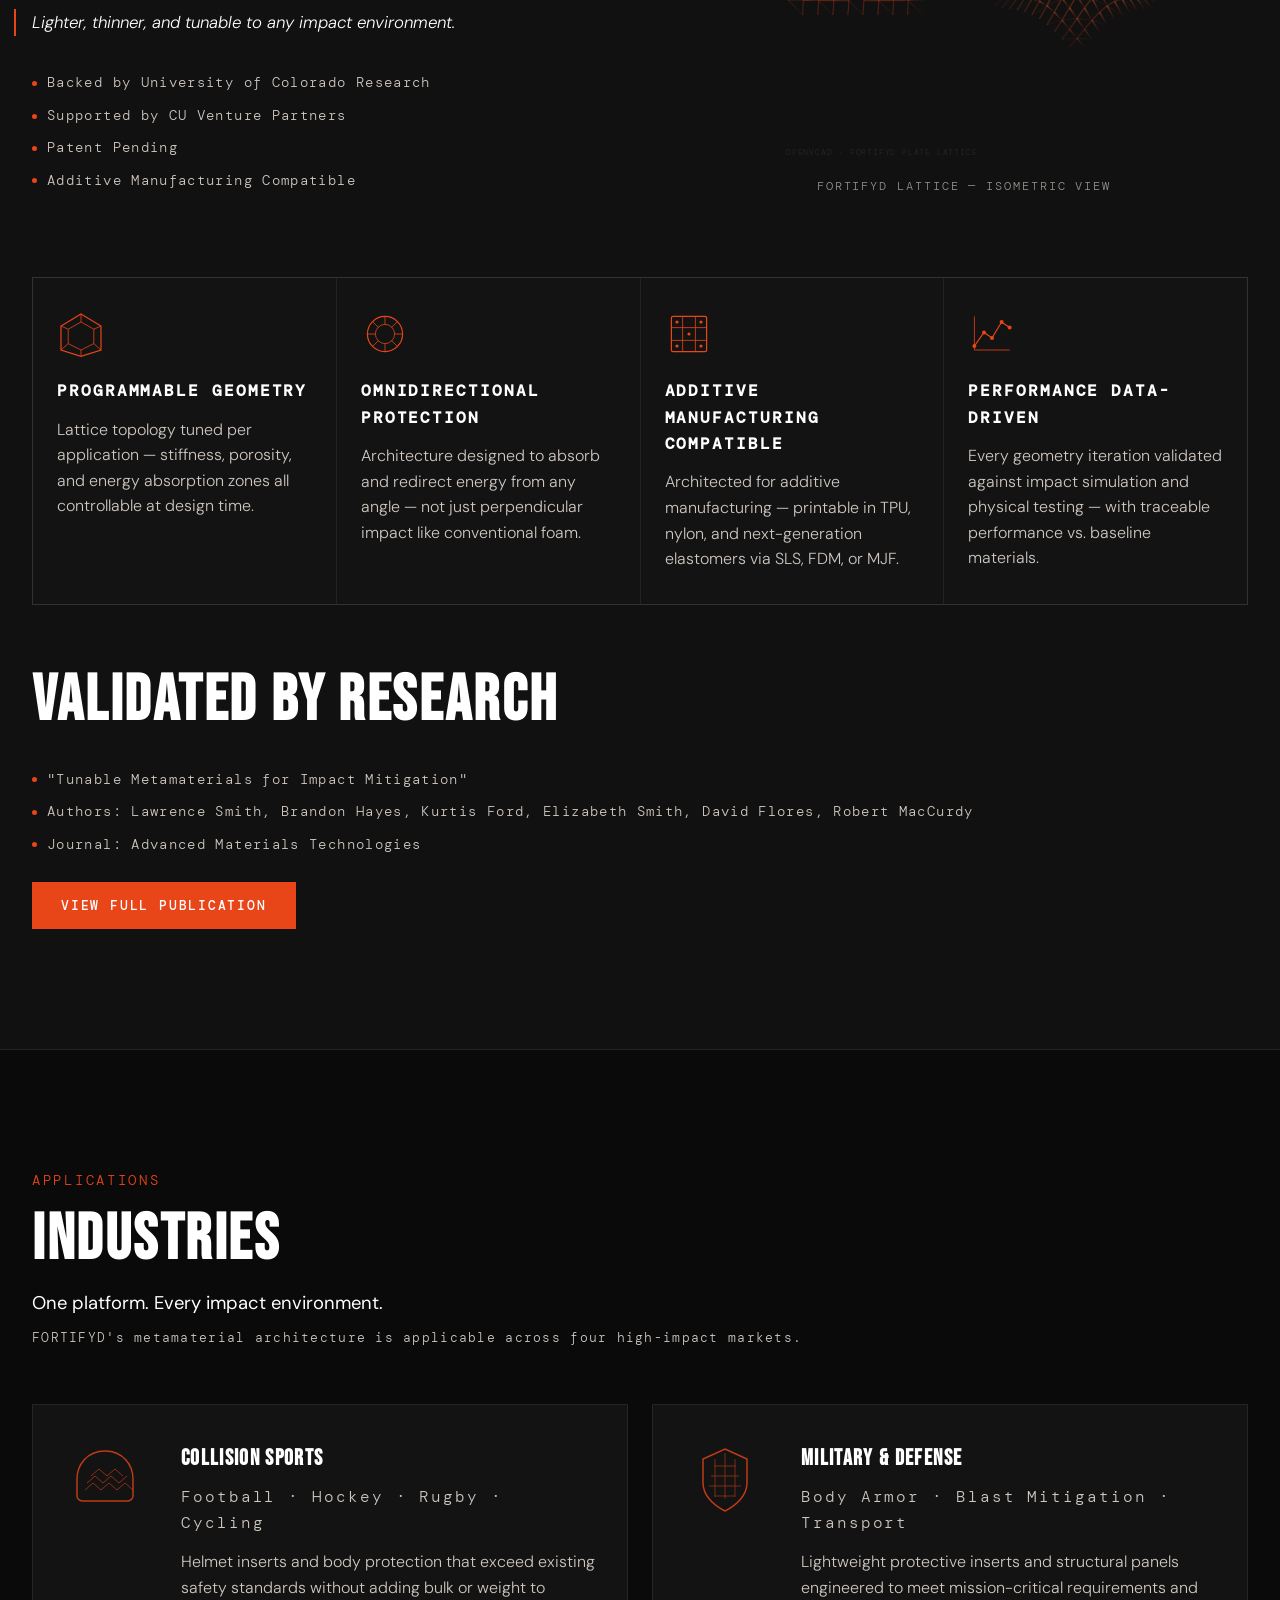
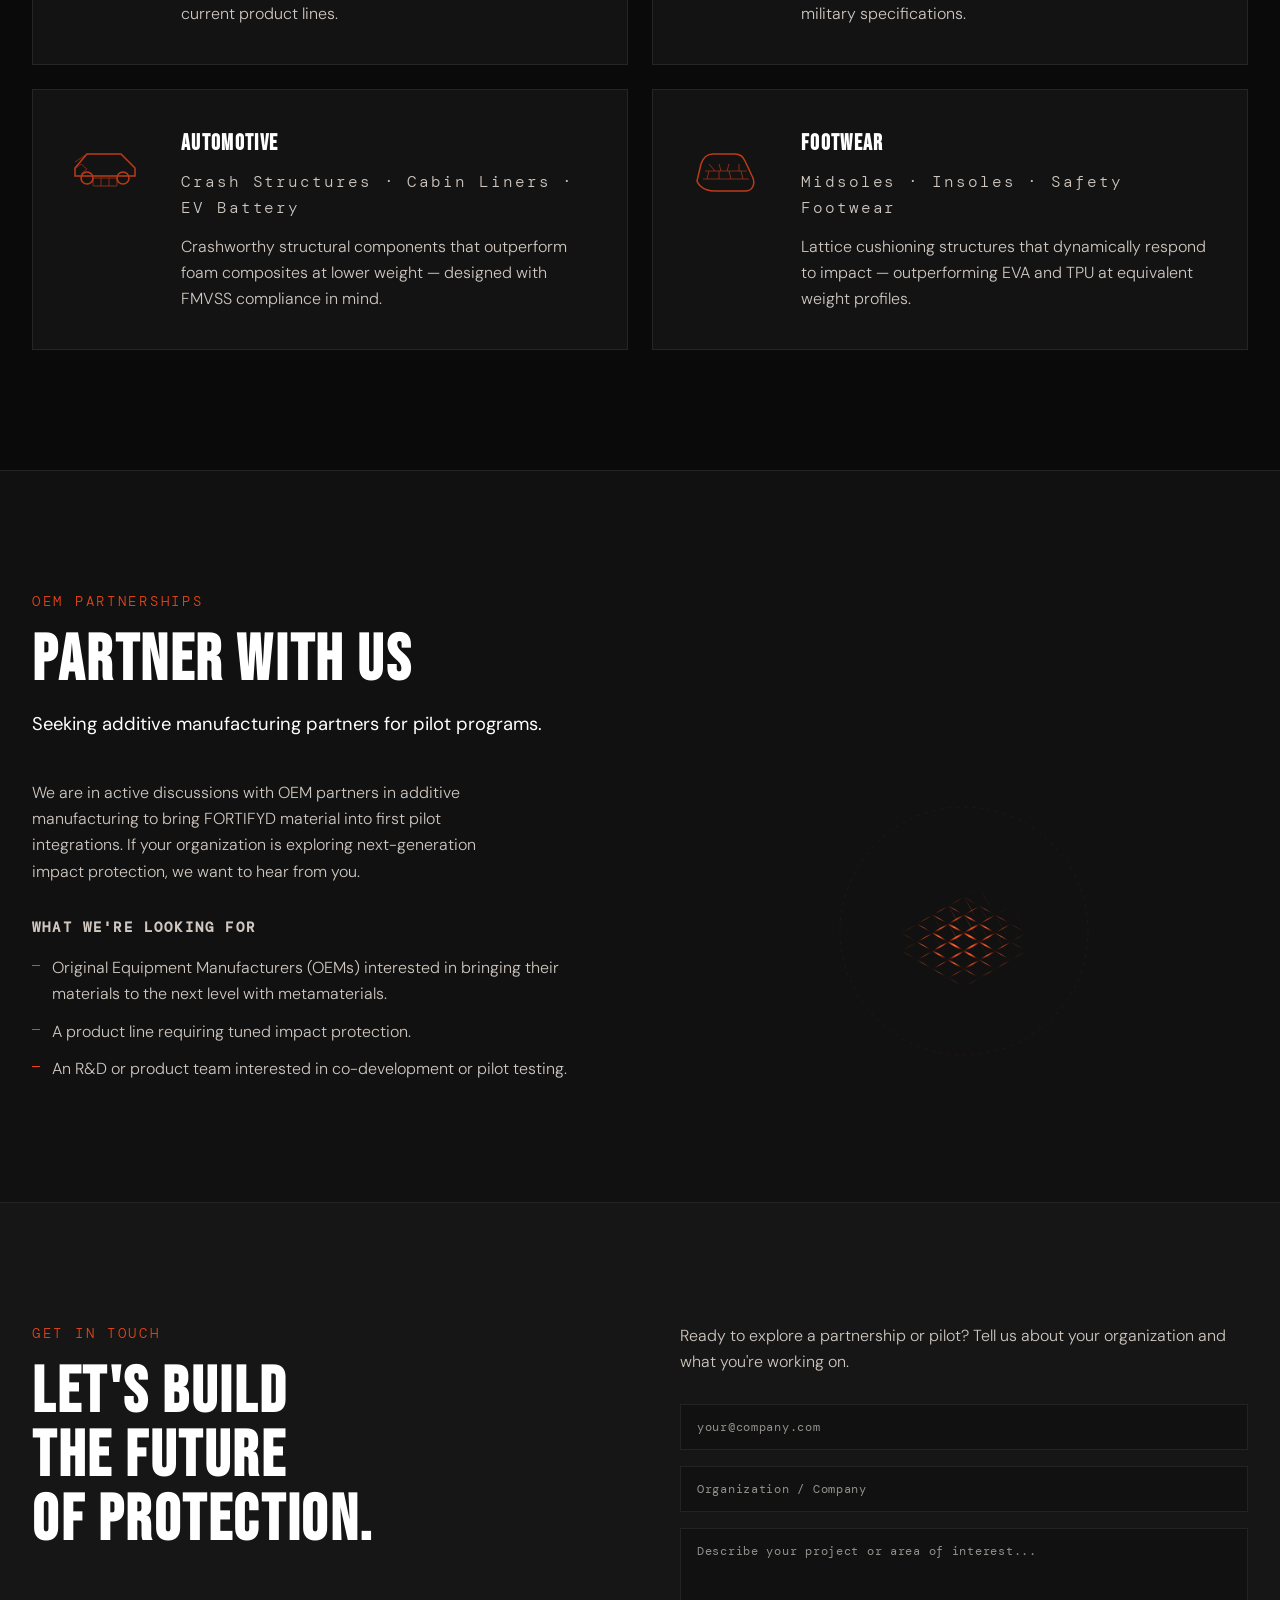
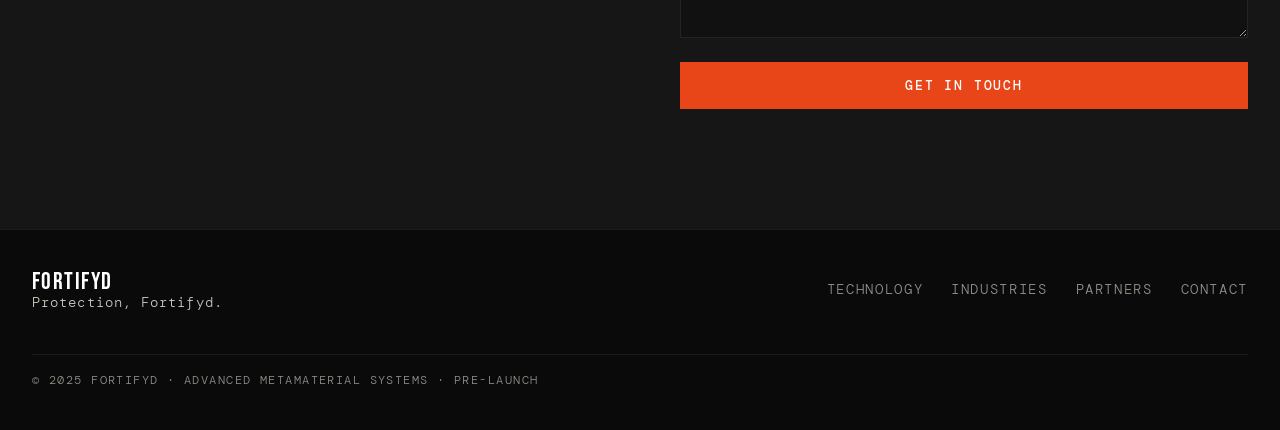
==== commit 5fa0fd60: "reinstalled missing footer" ====
--- a/index.html
+++ b/index.html
@@ -303,5 +303,23 @@
     </div>
   </section>
 
-
-
+  <!-- FOOTER -->
+  <footer>
+    <div class="footer-inner">
+      <div class="footer-logo">
+        <span class="logo-text">FORTIFYD</span>
+        <span class="logo-sub">Protection, Fortifyd.</span>
+      </div>
+      <div class="footer-links">
+        <a href="index.html#technology">Technology</a>
+        <a href="index.html#industries">Industries</a>
+        <a href="index.html#partners">Partners</a>
+        <a href="index.html#contact">Contact</a>
+      </div>
+      <p class="footer-copy">© 2025 FORTIFYD · ADVANCED METAMATERIAL SYSTEMS · PRE-LAUNCH</p>
+    </div>
+  </footer>
+
+  <script src="js/lattice.js"></script>
+  <script src="js/main.js"></script>
+</body>
--- a/css/style.css
+++ b/css/style.css
@@ -815,7 +815,7 @@
 .footer-copy {
   width: 100%;
   font-family: var(--mono);
-  font-size: 0.58rem;
+  font-size: 0.75rem;
   letter-spacing: 0.12em;
   color: var(--text-muted);
   margin-top: 12px;
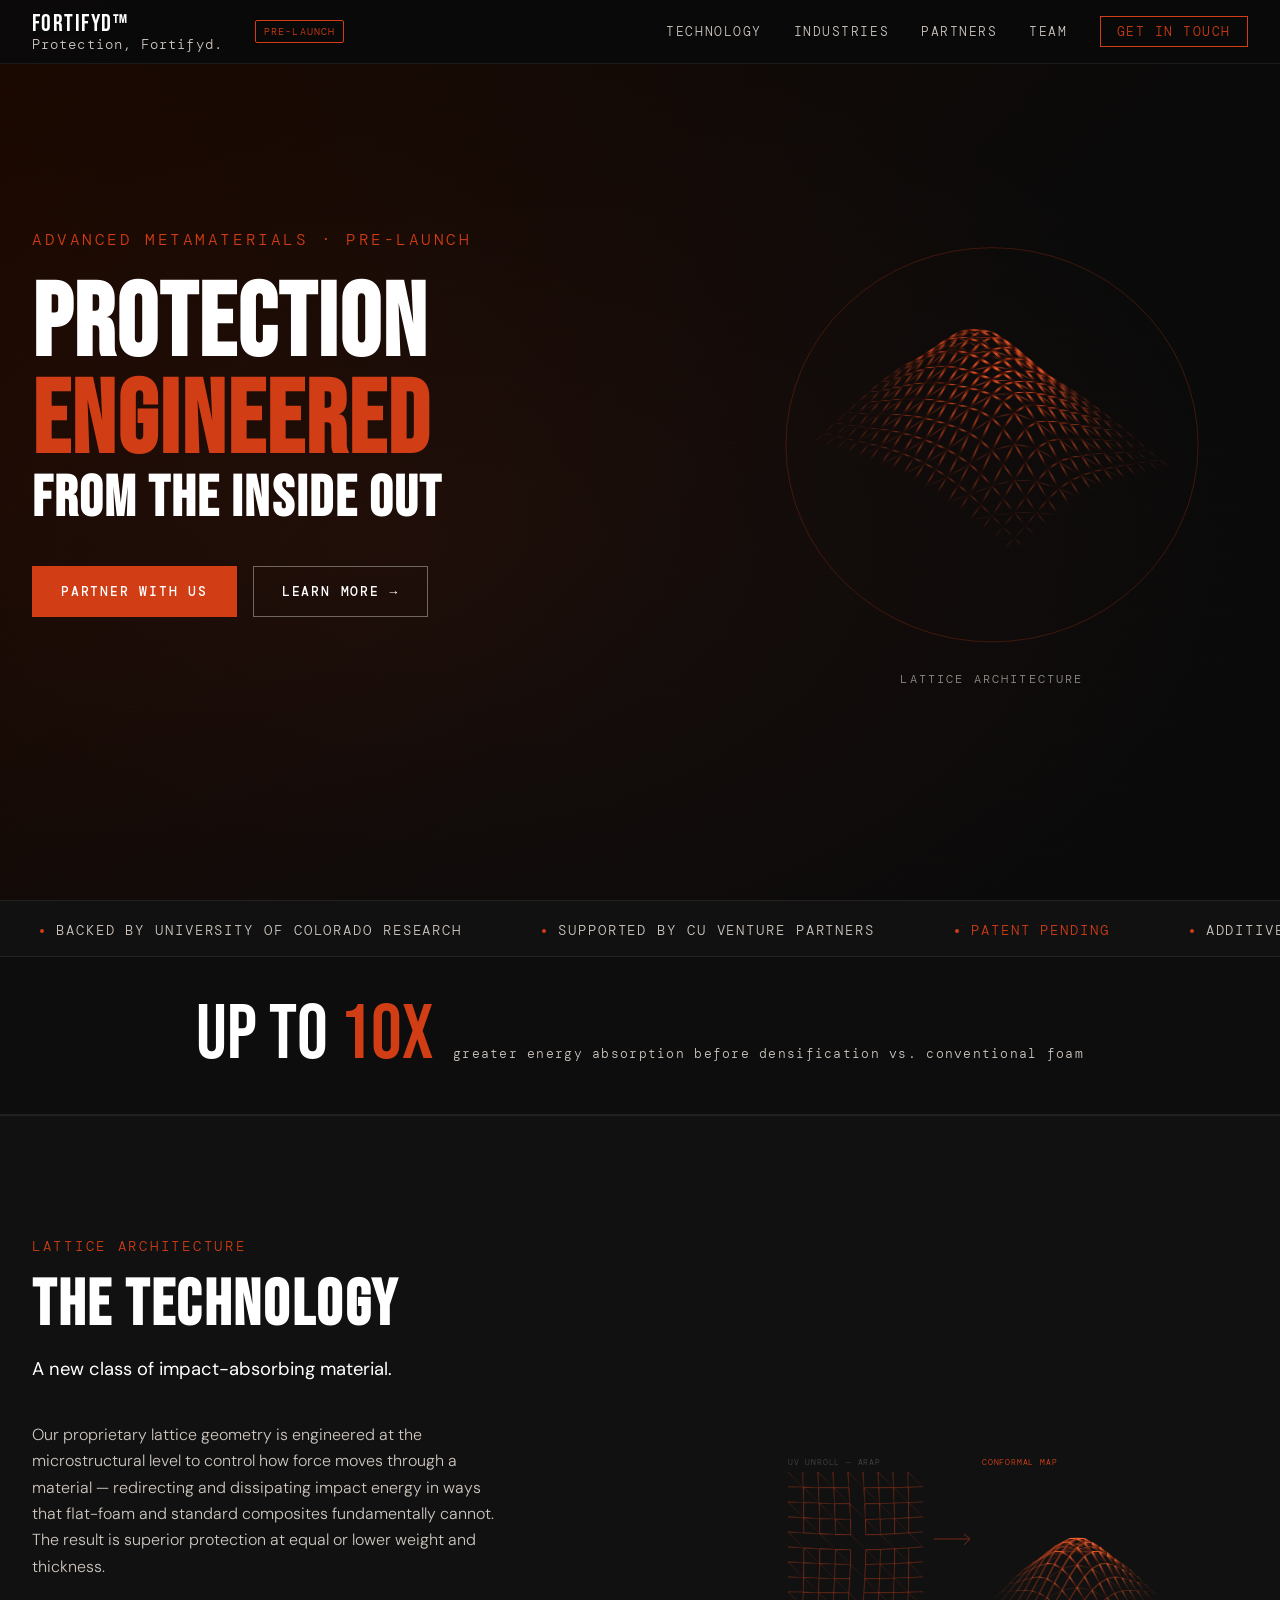
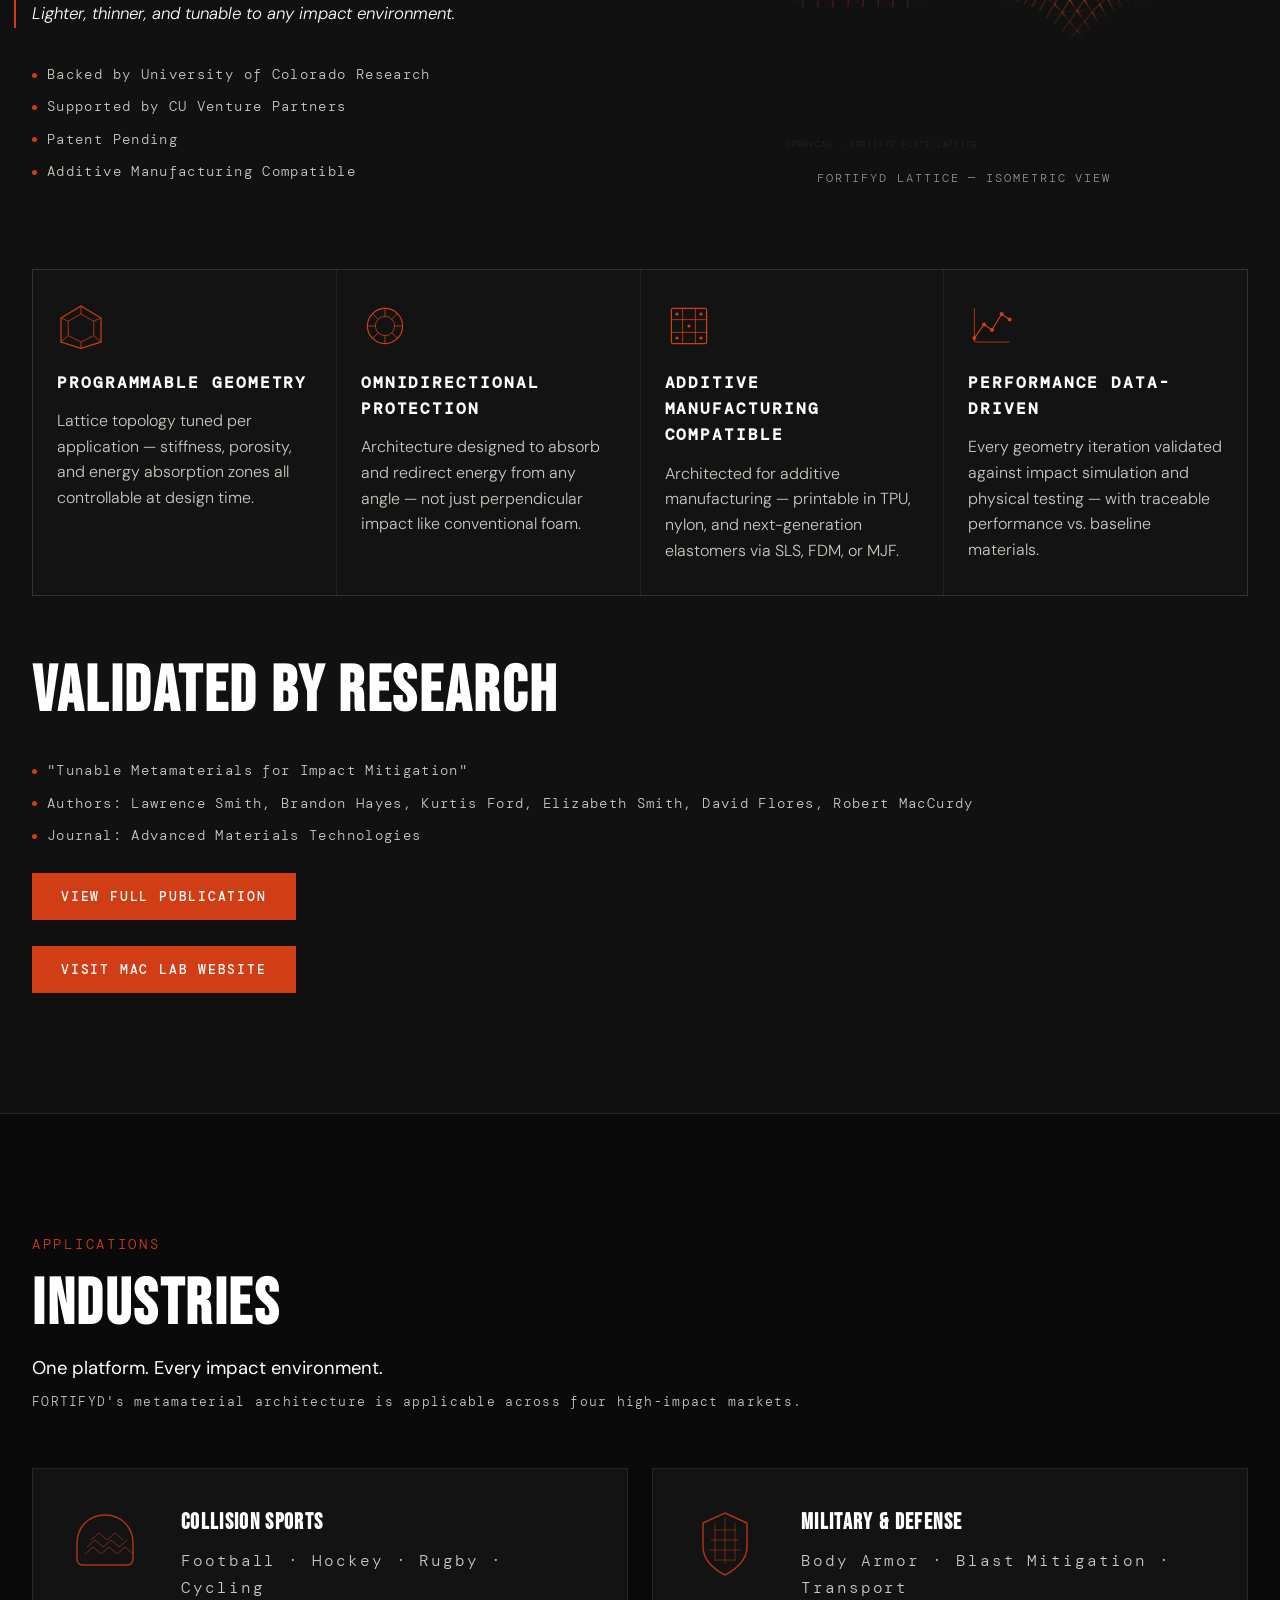
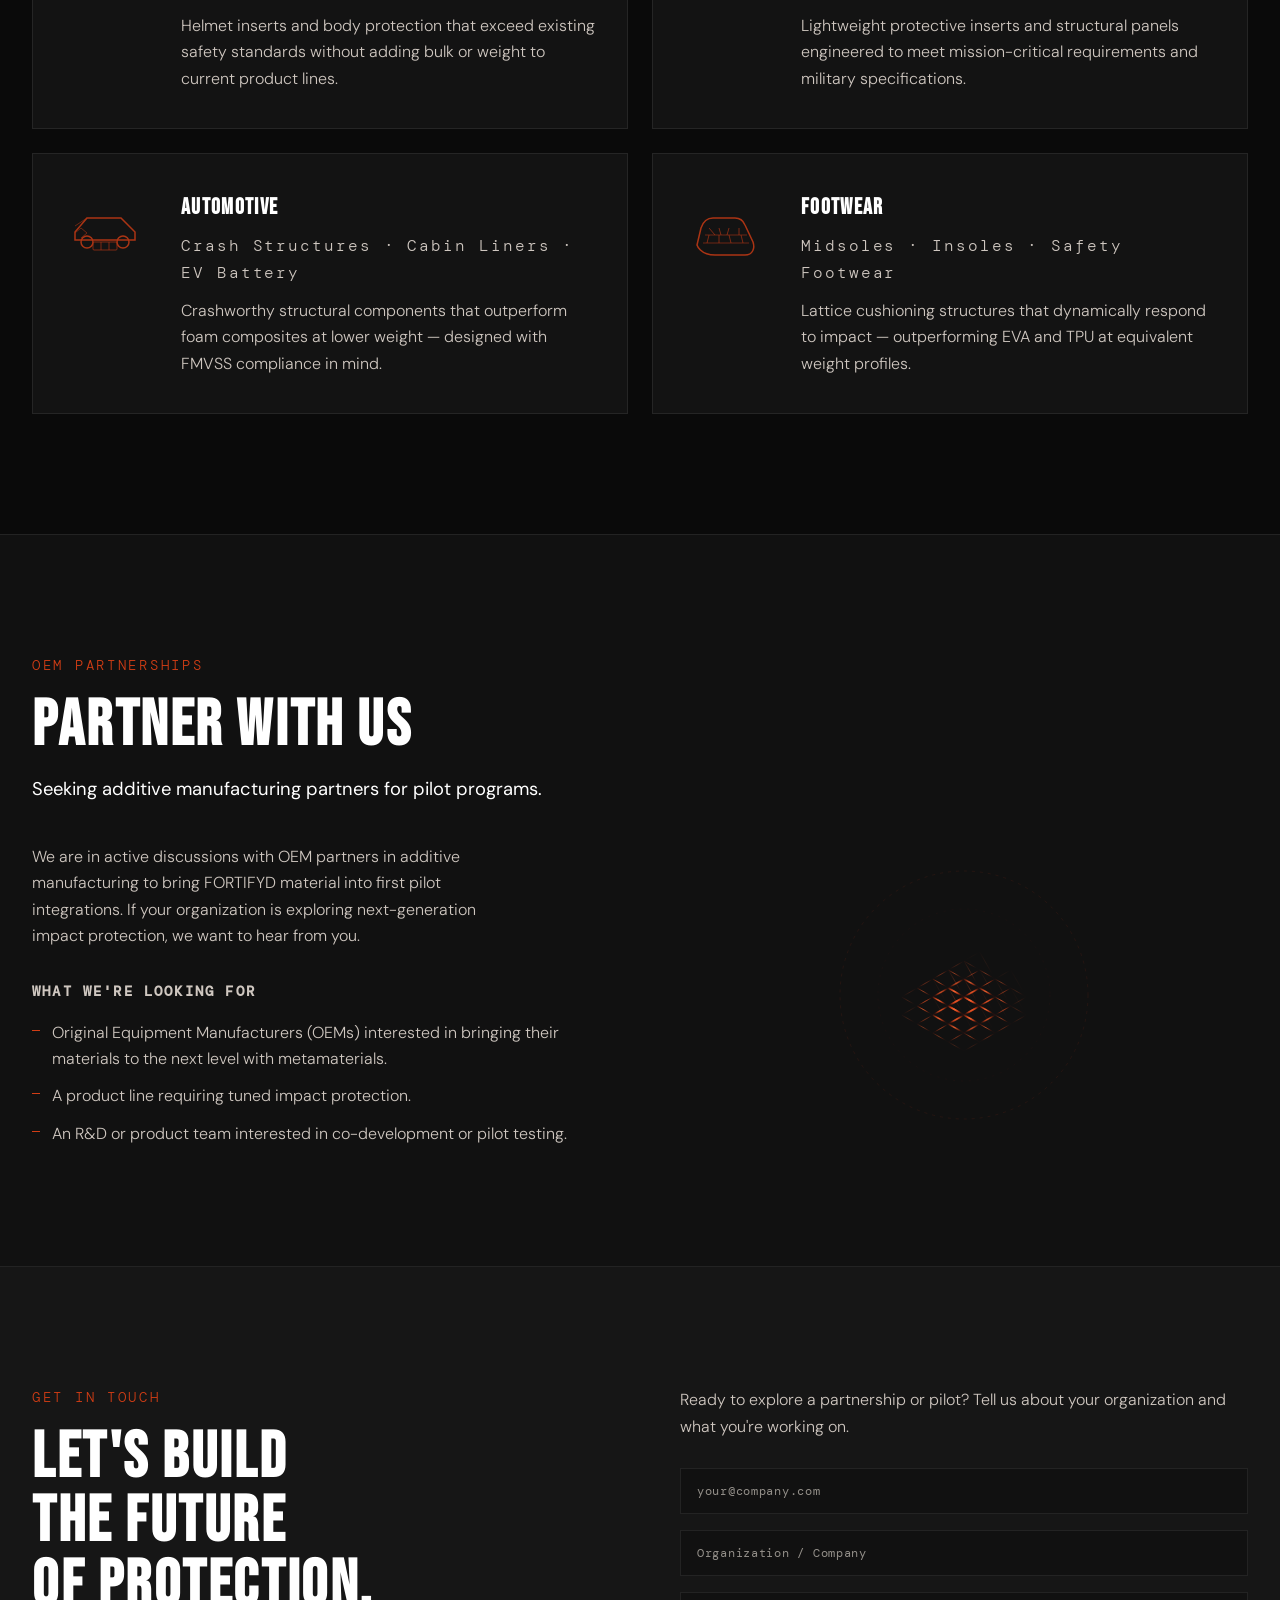
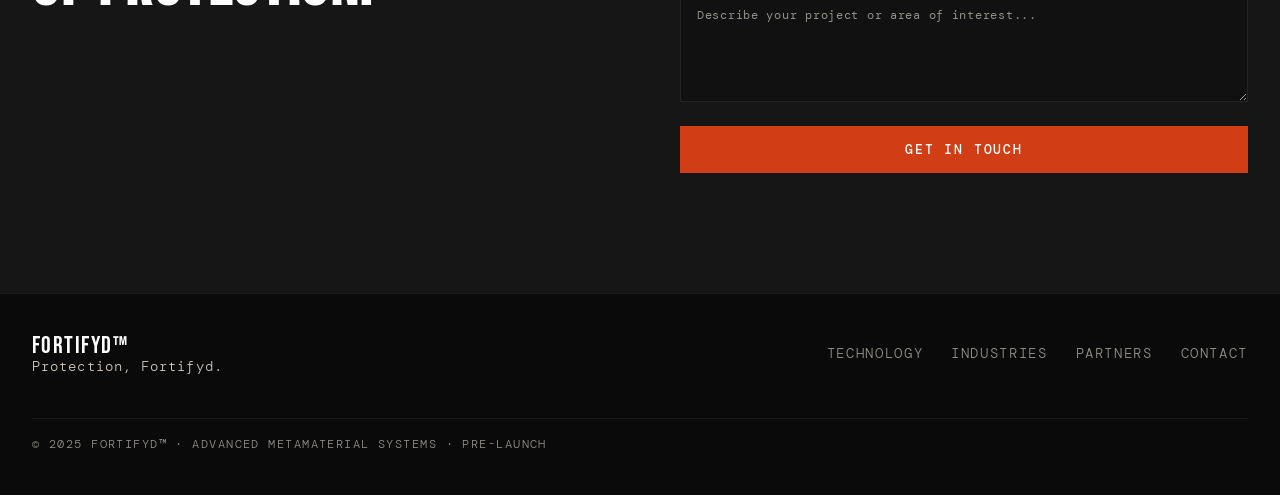
==== commit 6e7f0fcc: "added trademark + MAC Lab button + responsiveness for button + removed custom vertical scrollbar + a" ====
--- a/index.html
+++ b/index.html
@@ -15,7 +15,7 @@
   <nav id="navbar">
     <div class="nav-inner">
       <a href="#hero" class="nav-logo">
-        <span class="logo-text">FORTIFYD</span>
+        <span class="logo-text">FORTIFYD&trade;</span>
         <span class="logo-sub">Protection, Fortifyd.</span>
       </a>
       <div class="nav-badge">PRE-LAUNCH</div>
@@ -142,6 +142,10 @@
             <div class="cred">
                 <form action="https://advanced.onlinelibrary.wiley.com/doi/10.1002/admt.202301668" target="_blank">
                 <input type="submit" class="btn btn-primary" value="View Full Publication"></form>
+            </div>
+            <div class="cred">
+                <form action="https://matterassembly.org/" target="_blank">
+                <input type="submit" class="btn btn-primary" value="Visit MAC Lab website"></form>
             </div>
         </div>
     </div>
@@ -307,7 +311,7 @@
   <footer>
     <div class="footer-inner">
       <div class="footer-logo">
-        <span class="logo-text">FORTIFYD</span>
+        <span class="logo-text">FORTIFYD&trade;</span>
         <span class="logo-sub">Protection, Fortifyd.</span>
       </div>
       <div class="footer-links">
@@ -316,7 +320,7 @@
         <a href="index.html#partners">Partners</a>
         <a href="index.html#contact">Contact</a>
       </div>
-      <p class="footer-copy">© 2025 FORTIFYD · ADVANCED METAMATERIAL SYSTEMS · PRE-LAUNCH</p>
+      <p class="footer-copy">© 2025 FORTIFYD&trade; · ADVANCED METAMATERIAL SYSTEMS · PRE-LAUNCH</p>
     </div>
   </footer>
 
--- a/css/style.css
+++ b/css/style.css
@@ -10,7 +10,7 @@
   --bg-2:      #111111;
   --bg-3:      #161616;
   --bg-card:   #131313;
-  --accent:    #e84519;
+  --accent:    #D13D15; /* saved: e84519 A23010 */
   --accent-2:  #ff6b35;
   --accent-dim: rgba(232,69,25,0.15);
   --text:      #ffffff;
@@ -41,11 +41,6 @@
 img, svg { display: block; }
 input, textarea, button { font-family: inherit; }
 
-/* ---- SCROLLBAR ---- */
-::-webkit-scrollbar { width: 4px; }
-::-webkit-scrollbar-track { background: var(--bg); }
-::-webkit-scrollbar-thumb { background: var(--accent); border-radius: 2px; }
-
 /* ---- SELECTION ---- */
 ::selection { background: var(--accent); color: #fff; }
 
@@ -353,7 +348,6 @@
   font-size: 0.8rem;
   letter-spacing: 0.1em;
   color: var(--text-dim);
-  max-width: 360px;
   line-height: 1.5;
 }
 
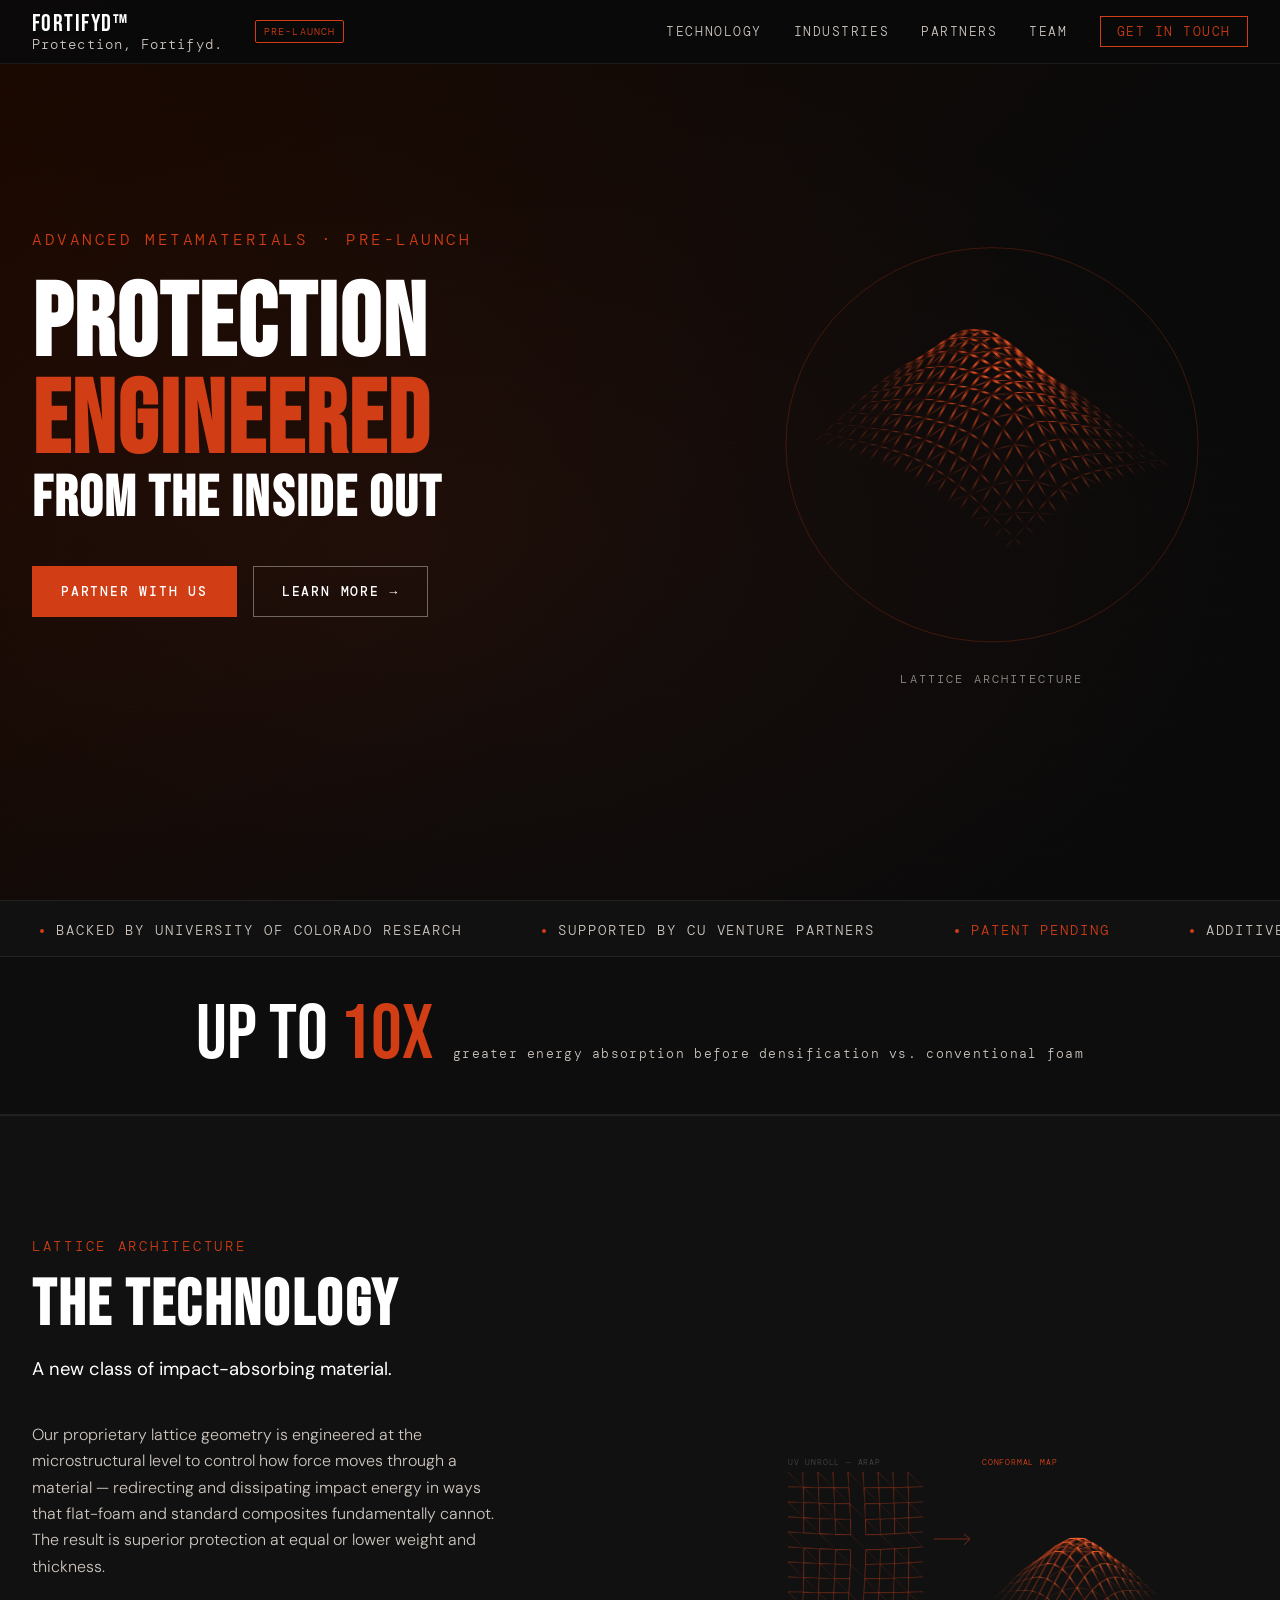
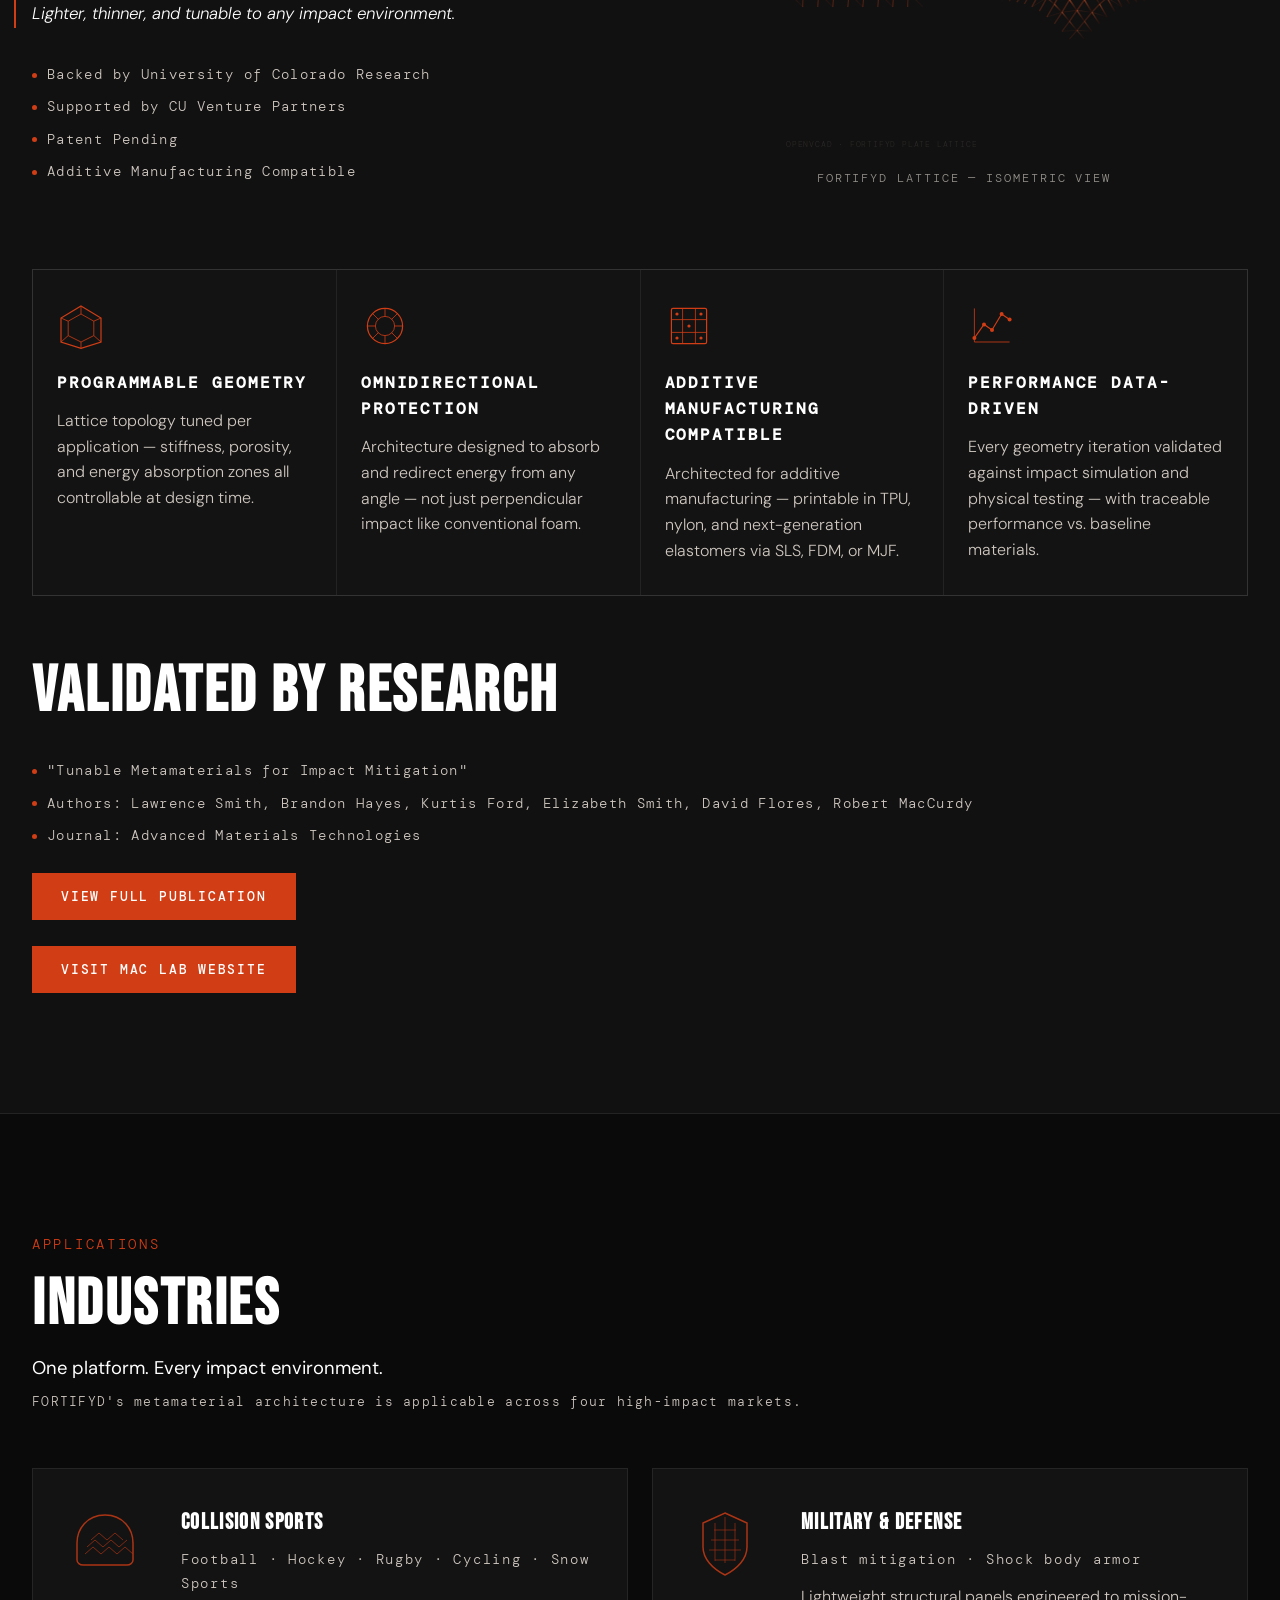
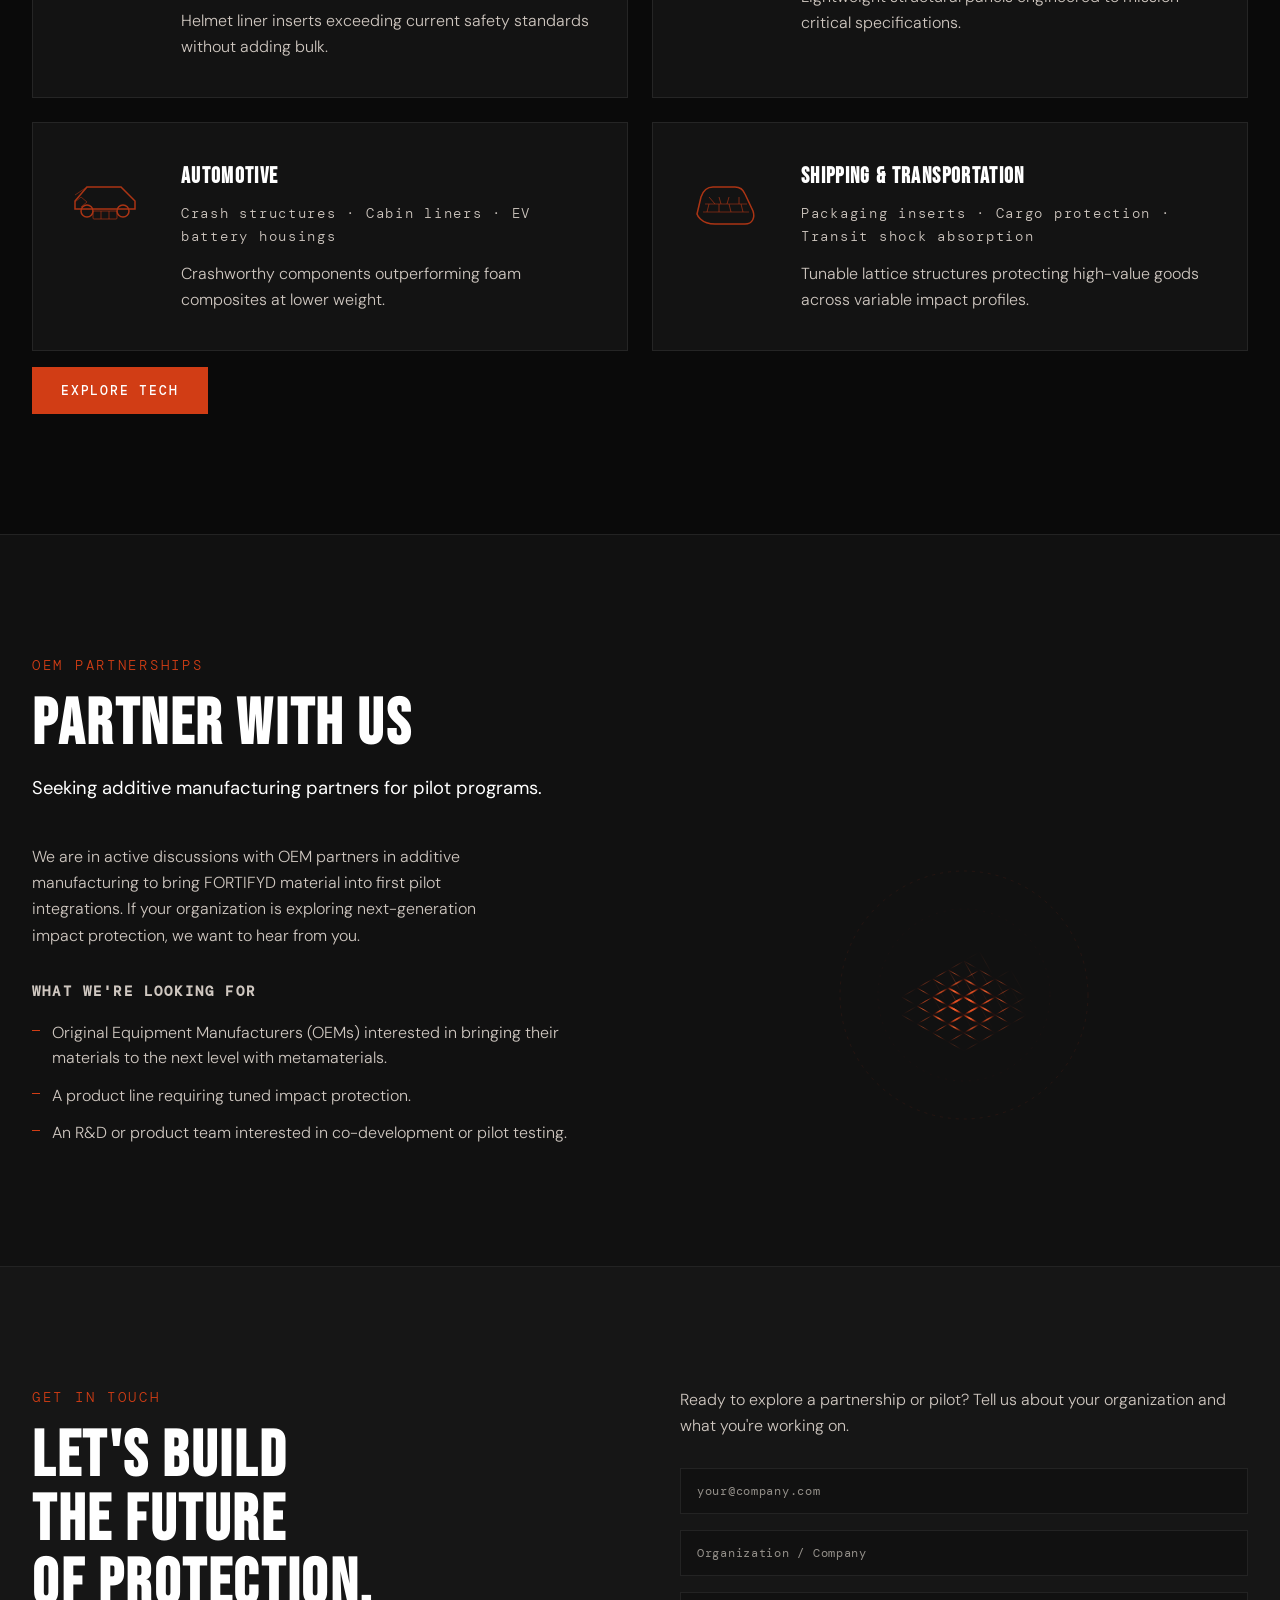
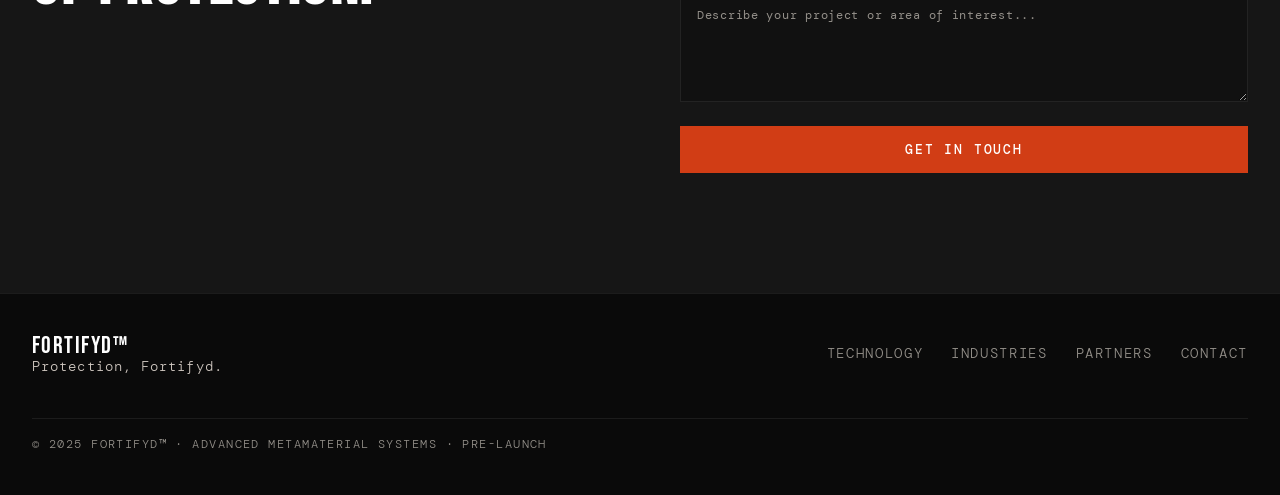
==== commit a4a8da3e: "MacCurdy HTML + updated content from MacCurdy" ====
--- a/index.html
+++ b/index.html
@@ -160,7 +160,6 @@
       <p class="section-sub industries-sub">One platform. Every impact environment.</p>
       <p class="industries-desc">FORTIFYD's metamaterial architecture is applicable across four high-impact markets.</p>
       <div class="industry-grid">
-
         <div class="industry-card">
           <div class="industry-icon">
             <svg viewBox="0 0 80 80" xmlns="http://www.w3.org/2000/svg">
@@ -174,12 +173,11 @@
           </div>
           <div class="industry-card-body">
             <h3>COLLISION SPORTS</h3>
-            <p class="industry-tags">Football · Hockey · Rugby · Cycling</p>
-            <p>Helmet inserts and body protection that exceed existing safety standards without adding bulk or weight to current product lines.</p>
+            <p class="industry-tags">Football · Hockey · Rugby · Cycling · Snow Sports</p>
+            <p>Helmet liner inserts exceeding current safety standards without adding bulk.</p>
           </div>
           <div class="industry-card-accent"></div>
         </div>
-
         <div class="industry-card">
           <div class="industry-icon">
             <svg viewBox="0 0 80 80" xmlns="http://www.w3.org/2000/svg">
@@ -196,13 +194,12 @@
             </svg>
           </div>
           <div class="industry-card-body">
-            <h3>MILITARY & DEFENSE</h3>
-            <p class="industry-tags">Body Armor · Blast Mitigation · Transport</p>
-            <p>Lightweight protective inserts and structural panels engineered to meet mission-critical requirements and military specifications.</p>
+            <h3>MILITARY &amp; DEFENSE</h3>
+            <p class="industry-tags">Blast mitigation · Shock body armor</p>
+            <p>Lightweight structural panels engineered to mission-critical specifications.</p>
           </div>
           <div class="industry-card-accent"></div>
         </div>
-
         <div class="industry-card">
           <div class="industry-icon">
             <svg viewBox="0 0 80 80" xmlns="http://www.w3.org/2000/svg">
@@ -221,12 +218,11 @@
           </div>
           <div class="industry-card-body">
             <h3>AUTOMOTIVE</h3>
-            <p class="industry-tags">Crash Structures · Cabin Liners · EV Battery</p>
-            <p>Crashworthy structural components that outperform foam composites at lower weight — designed with FMVSS compliance in mind.</p>
+            <p class="industry-tags">Crash structures · Cabin liners · EV battery housings</p>
+            <p>Crashworthy components outperforming foam composites at lower weight.</p>
           </div>
           <div class="industry-card-accent"></div>
         </div>
-
         <div class="industry-card">
           <div class="industry-icon">
             <svg viewBox="0 0 80 80" xmlns="http://www.w3.org/2000/svg">
@@ -246,13 +242,17 @@
             </svg>
           </div>
           <div class="industry-card-body">
-            <h3>FOOTWEAR</h3>
-            <p class="industry-tags">Midsoles · Insoles · Safety Footwear</p>
-            <p>Lattice cushioning structures that dynamically respond to impact — outperforming EVA and TPU at equivalent weight profiles.</p>
+            <h3>SHIPPING &amp; TRANSPORTATION</h3>
+            <p class="industry-tags">Packaging inserts · Cargo protection · Transit shock absorption</p>
+            <p>Tunable lattice structures protecting high-value goods across variable impact profiles.</p>
           </div>
           <div class="industry-card-accent"></div>
         </div>
-
+      </div>
+
+      <div class="cred">
+        <form action="explore_tech.html" target="_blank">
+        <input type="submit" class="btn btn-primary" value="Explore Tech"></form>
       </div>
     </div>
   </section>
--- a/css/style.css
+++ b/css/style.css
@@ -523,6 +523,7 @@
   display: grid;
   grid-template-columns: repeat(2, 1fr);
   gap: 24px;
+  margin-bottom:
 }
 .industry-card {
   background: var(--bg-card);
@@ -556,13 +557,12 @@
 }
 .industry-tags {
   font-family: var(--mono);
-  font-size: 0.6rem;
+  font-size: 0.9em;
   letter-spacing: 0.12em;
   color: var(--accent);
   margin-bottom: 12px;
 }
 .industry-card-body p {
-  font-size: 1rem;
   color: var(--text-dim);
   line-height: 1.65;
 }
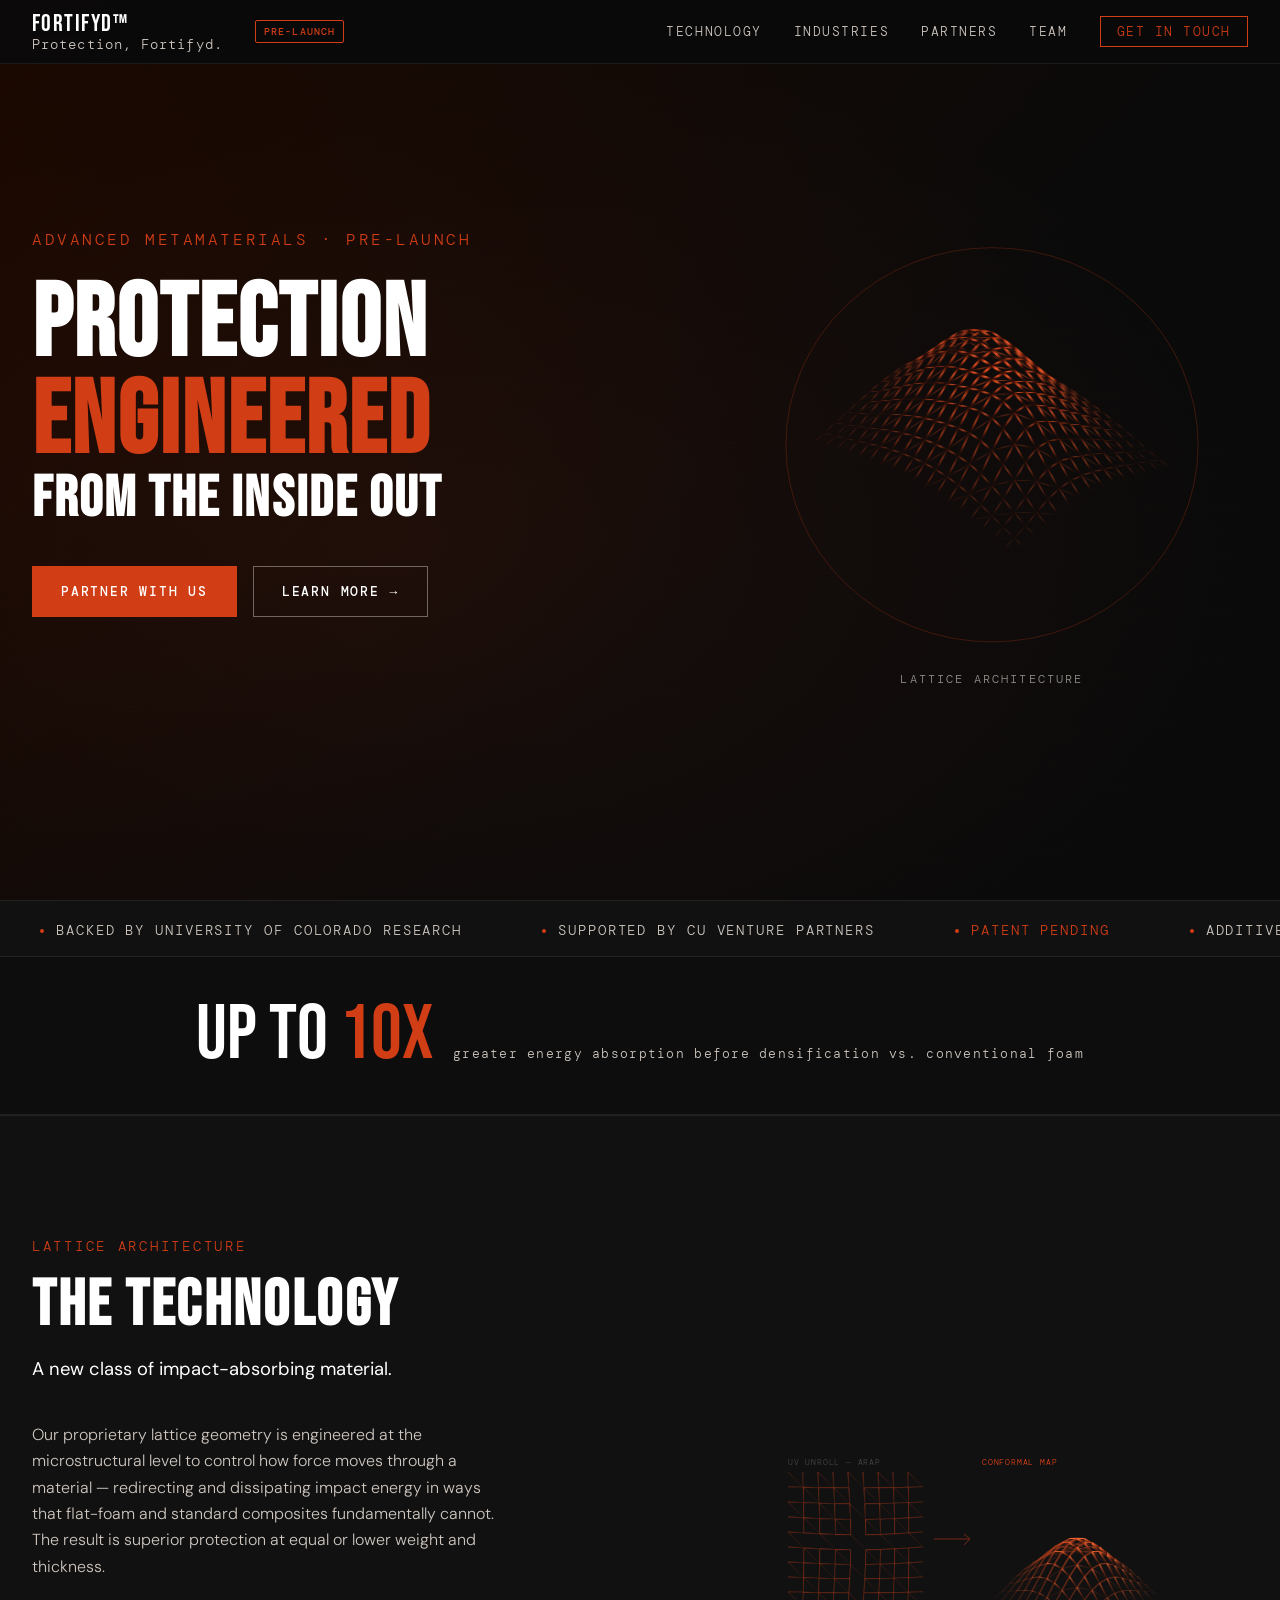
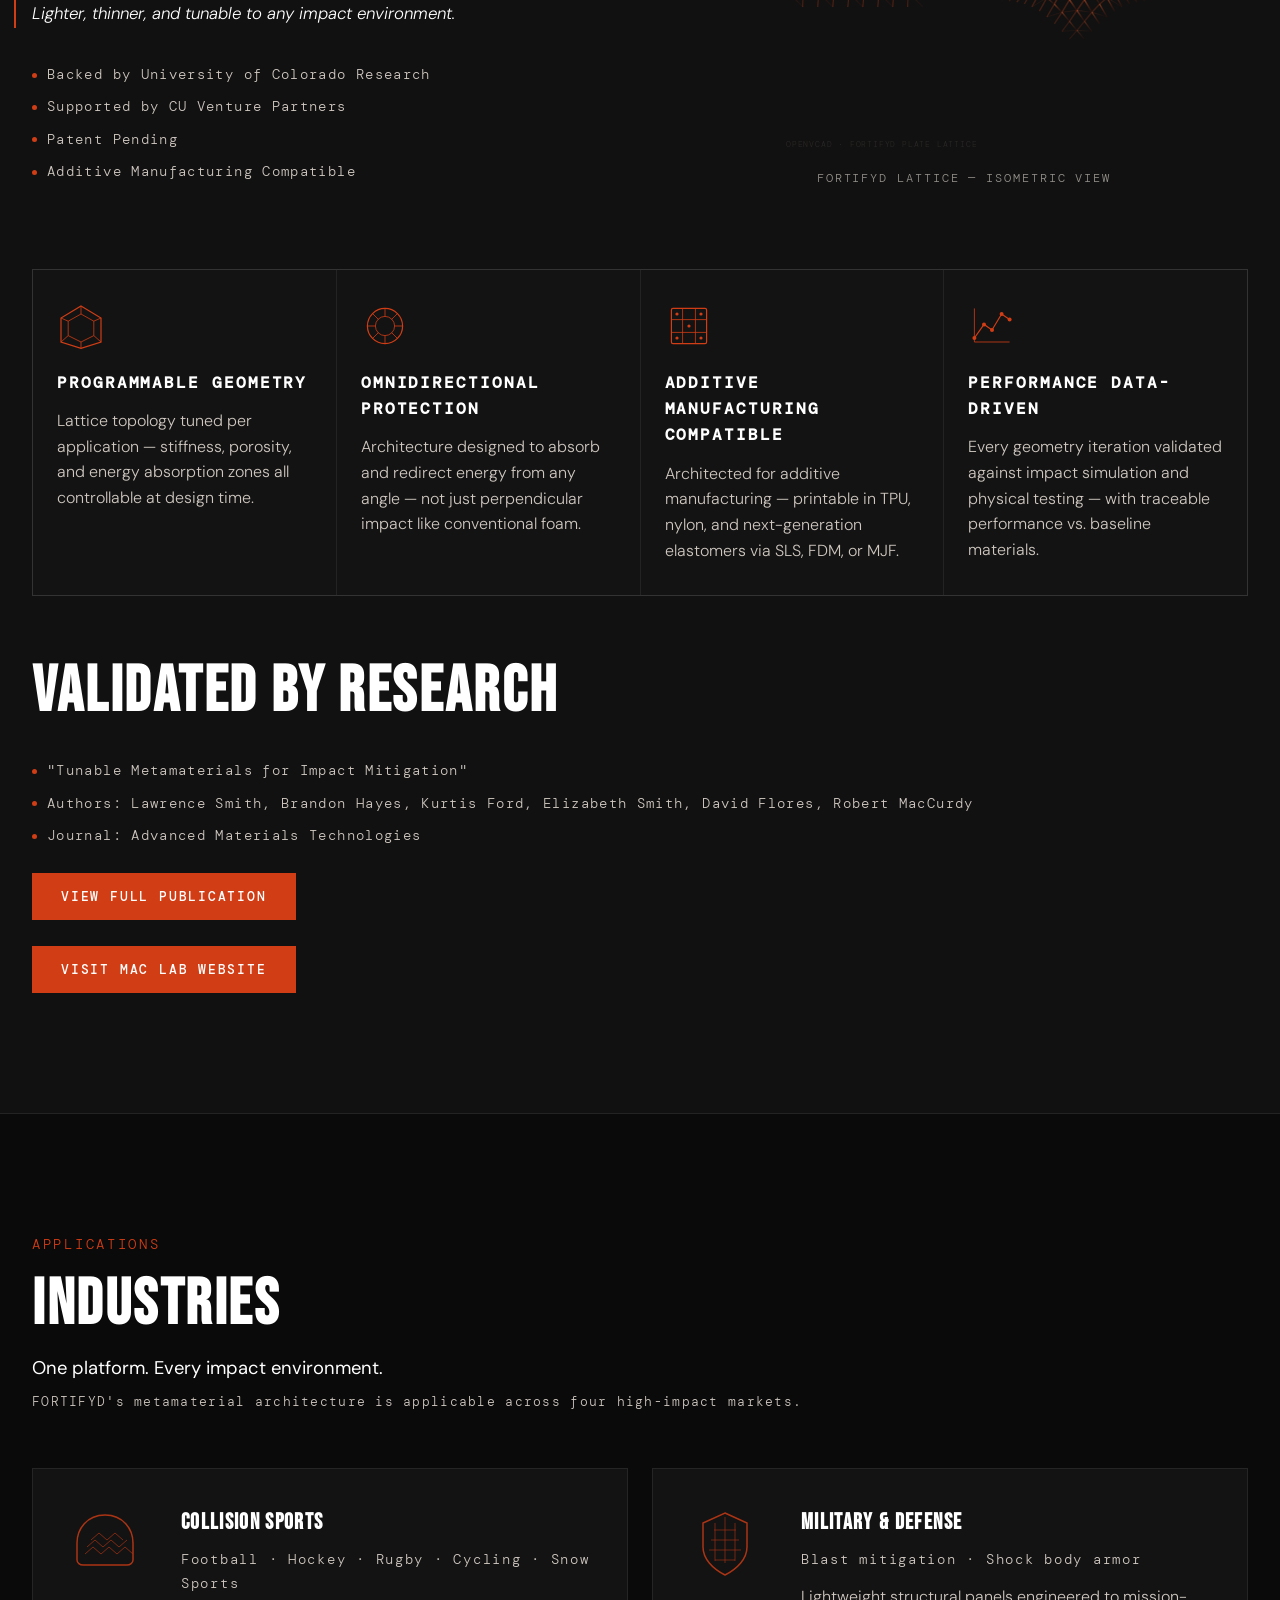
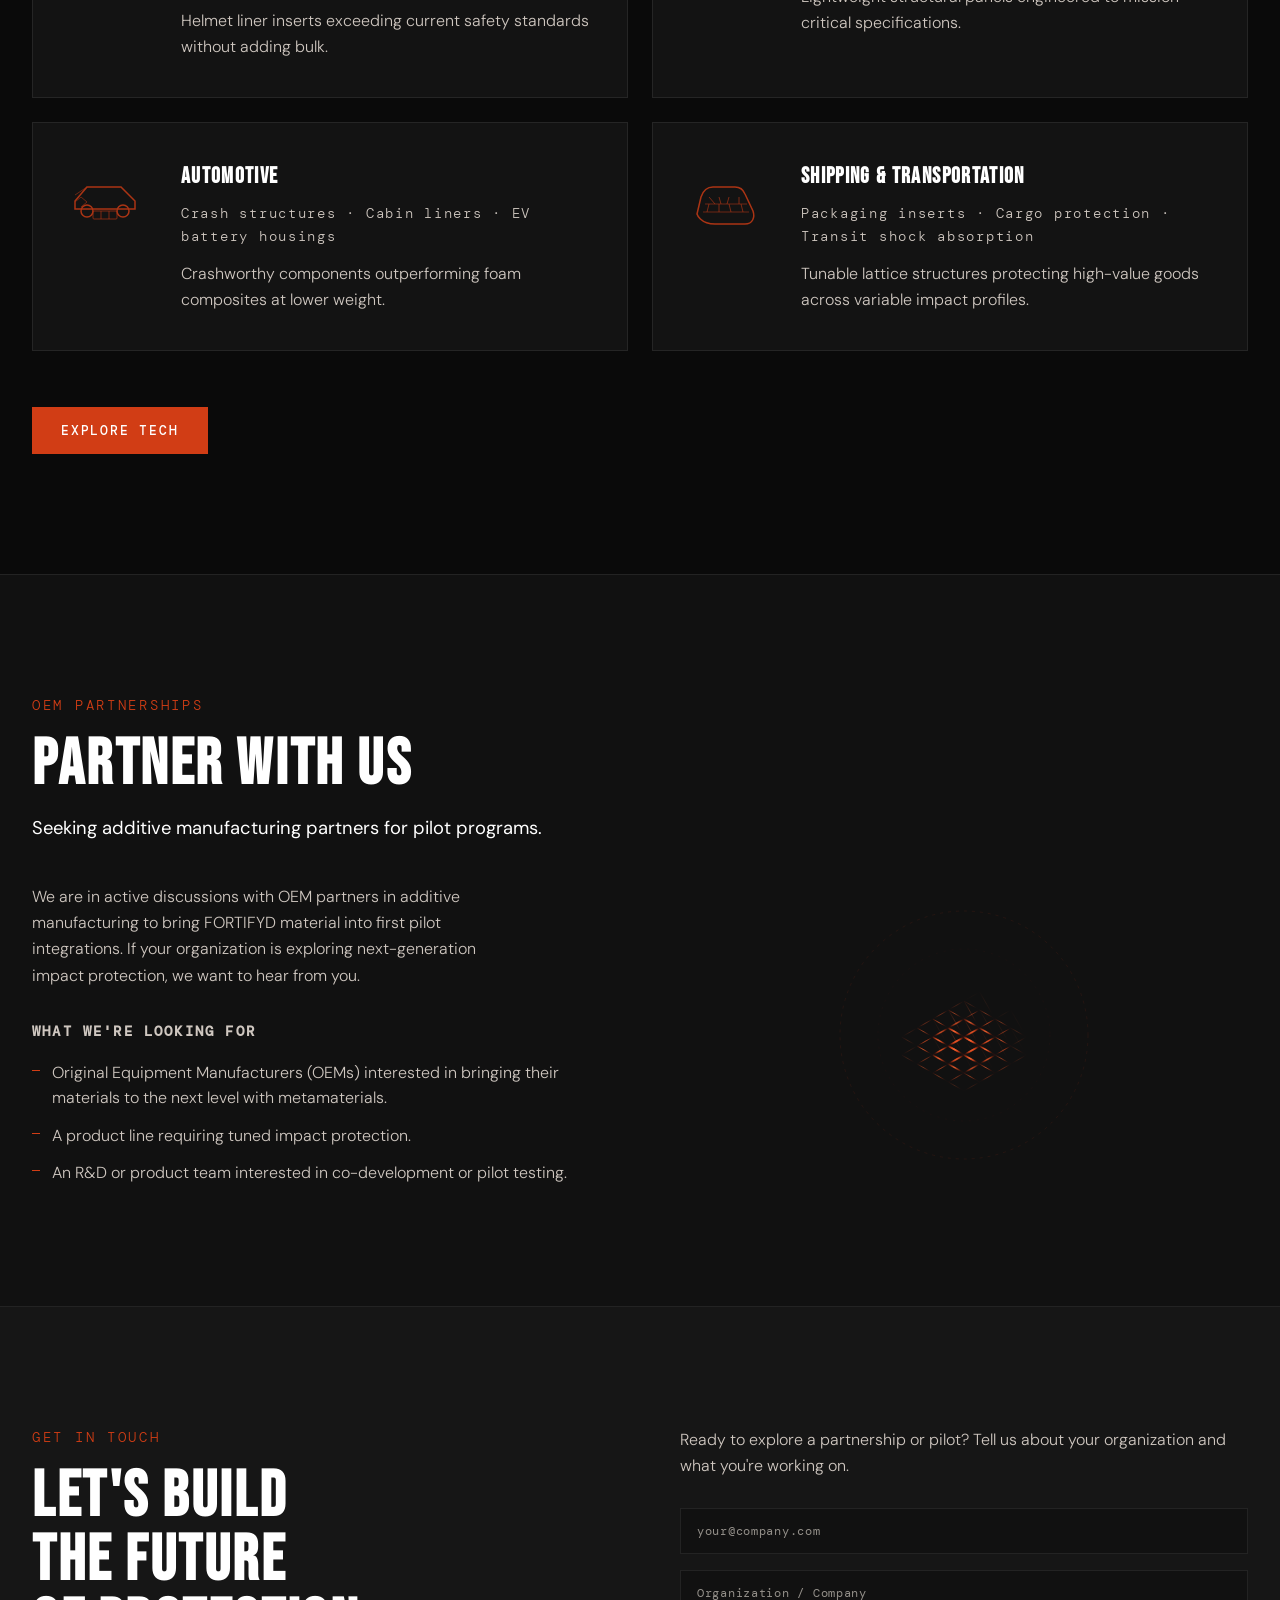
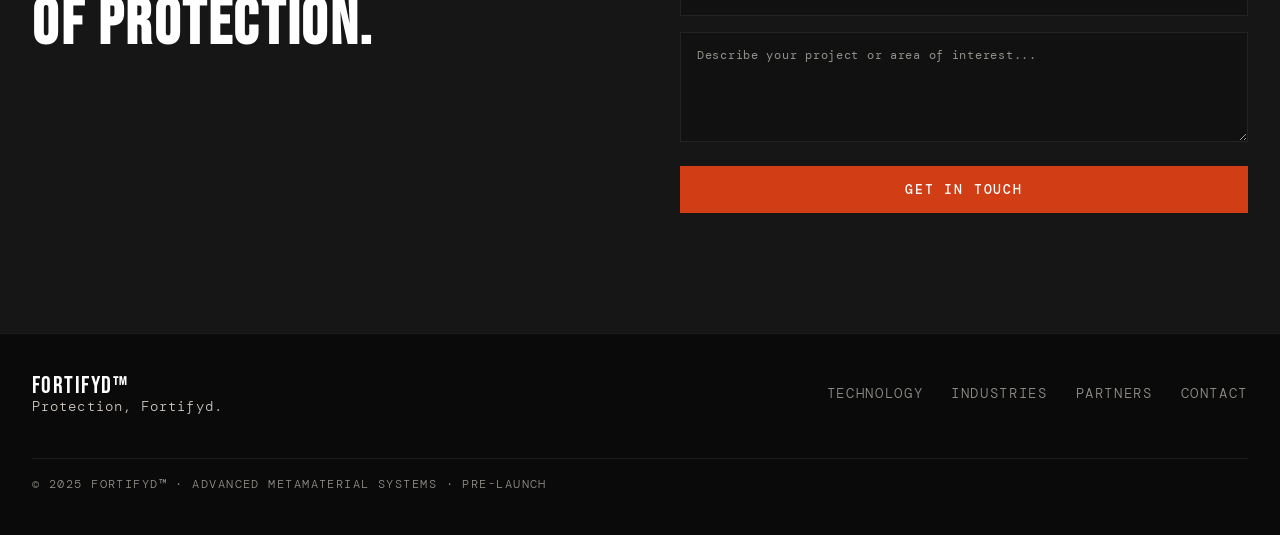
==== commit 3243c69d: "mobile compatibility for main site and explore_tech + trademark for Team page" ====
--- a/index.html
+++ b/index.html
@@ -26,7 +26,7 @@
         <li><a href="team.html">Team</a></li>
         <li><a href="#contact" class="nav-cta">GET IN TOUCH</a></li>
       </ul>
-      <button class="nav-hamburger" id="hamburger" aria-label="Toggle menu">
+      <button class="nav-hamburger" id="hamburger" aria-label="Toggle menu" aria-controls="mobileMenu" aria-expanded="false">
         <span></span><span></span><span></span>
       </button>
     </div>
--- a/css/style.css
+++ b/css/style.css
@@ -93,6 +93,7 @@
 .nav-badge {
   font-family: var(--mono);
   font-size: 0.6rem;
+  font-weight: 500;
   letter-spacing: 0.12em;
   color: var(--accent);
   border: 1px solid var(--accent);
@@ -146,10 +147,8 @@
   flex-direction: column;
   background: var(--bg-2);
   border-top: 1px solid var(--border);
-  padding: 16px 32px 24px;
   gap: 4px;
 }
-.nav-mobile-menu.open { display: flex; }
 .nav-mobile-menu a {
   font-family: var(--mono);
   font-size: 0.75rem;
@@ -523,7 +522,7 @@
   display: grid;
   grid-template-columns: repeat(2, 1fr);
   gap: 24px;
-  margin-bottom:
+  margin-bottom: 40px;
 }
 .industry-card {
   background: var(--bg-card);
@@ -868,6 +867,21 @@
   :root { --section-pad: 72px; }
   .nav-links { display: none; }
   .nav-hamburger { display: flex; }
+  .nav-mobile-menu {
+    display: flex;
+    max-height: 0;
+    overflow: hidden;
+    opacity: 0;
+    pointer-events: none;
+    padding: 0 16px;
+    transition: max-height 0.28s ease, opacity 0.2s ease, padding 0.28s ease;
+  }
+  .nav-mobile-menu.open {
+    max-height: 320px;
+    opacity: 1;
+    pointer-events: auto;
+    padding: 16px 16px 24px;
+  }
   .industry-grid { grid-template-columns: 1fr; }
   .feature-cards { grid-template-columns: 1fr; }
   .team-grid { grid-template-columns: 1fr; }
@@ -878,7 +892,13 @@
   .stat-bar-inner { flex-direction: column; align-items: center; gap: 8px; }
 }
 @media (max-width: 480px) {
+  .logo-sub { font-size: 0.7rem; }
+  .nav-inner { gap: 16px; }
   .hero-actions { flex-direction: column; }
   .btn { width: 100%; }
   .contact-inner { gap: 32px; }
 }
+@media (max-width: 360px) {
+  .logo-sub { display: none; }
+}
+
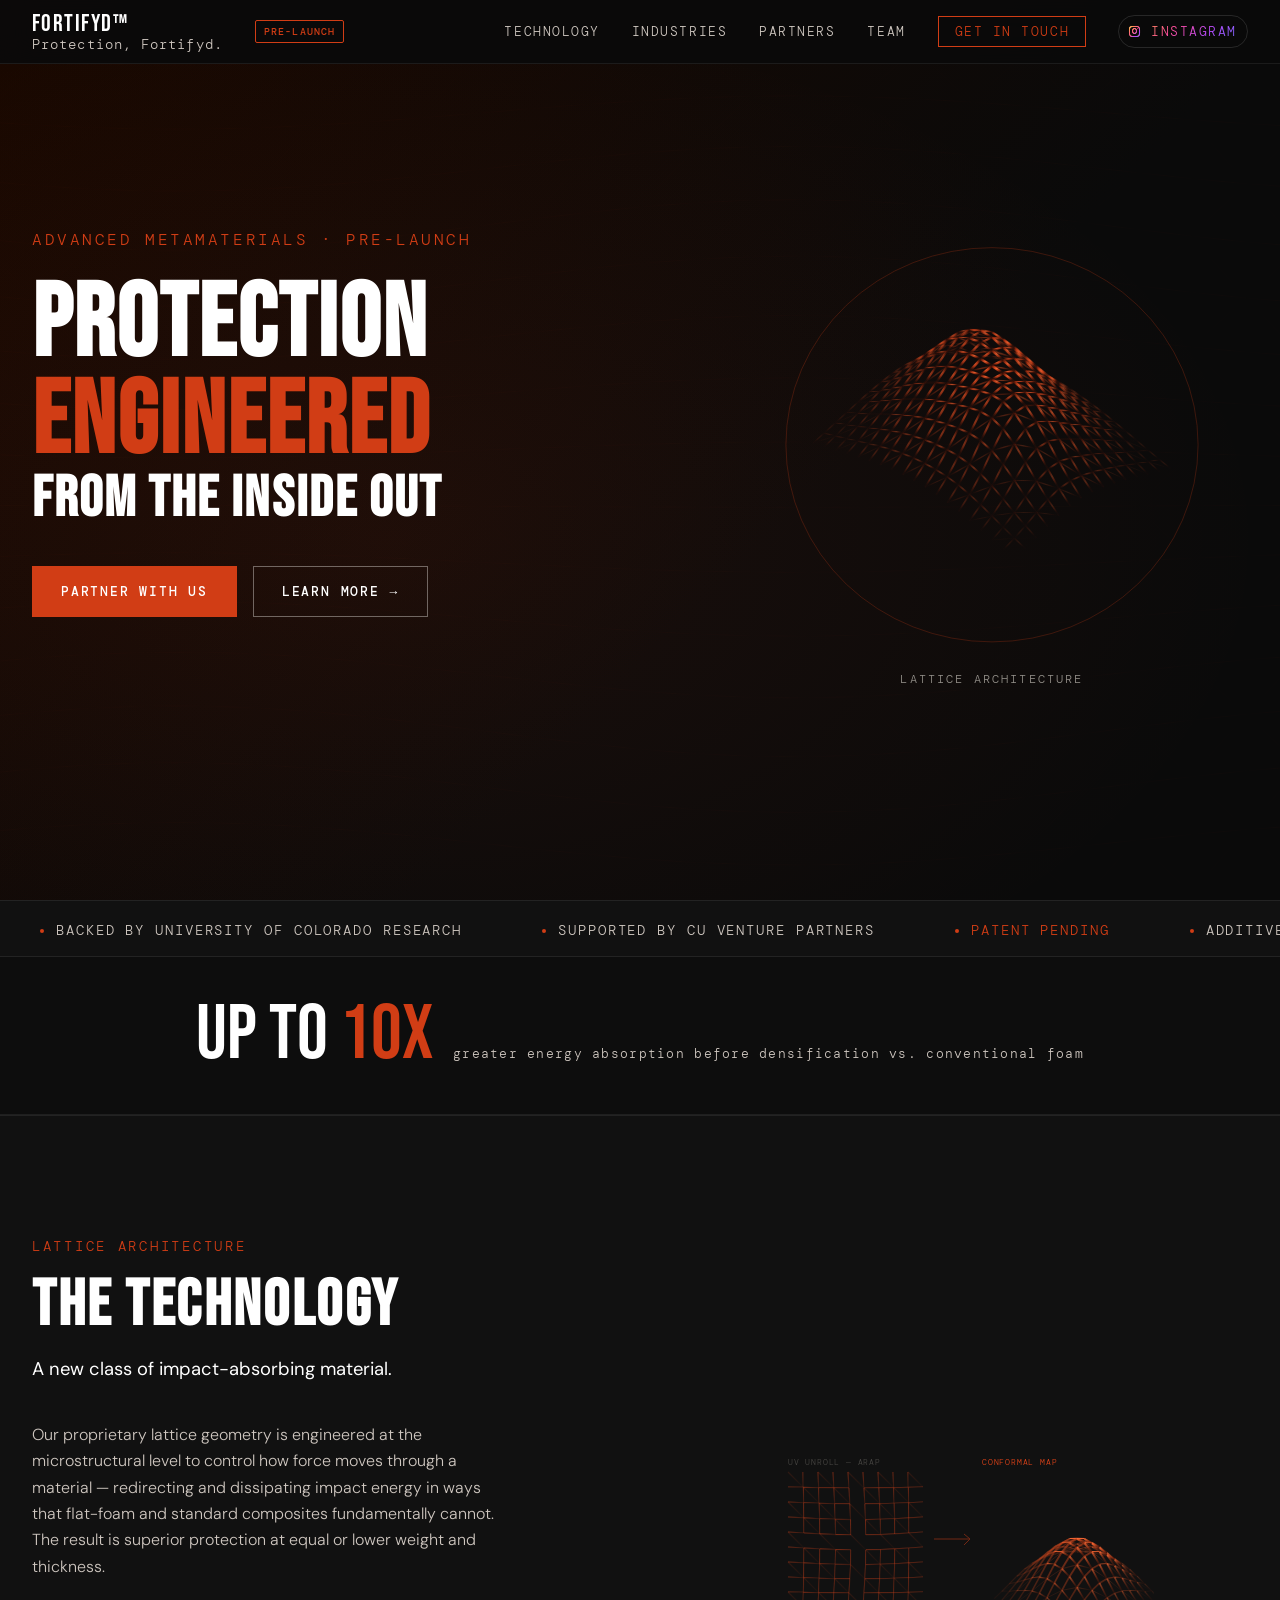
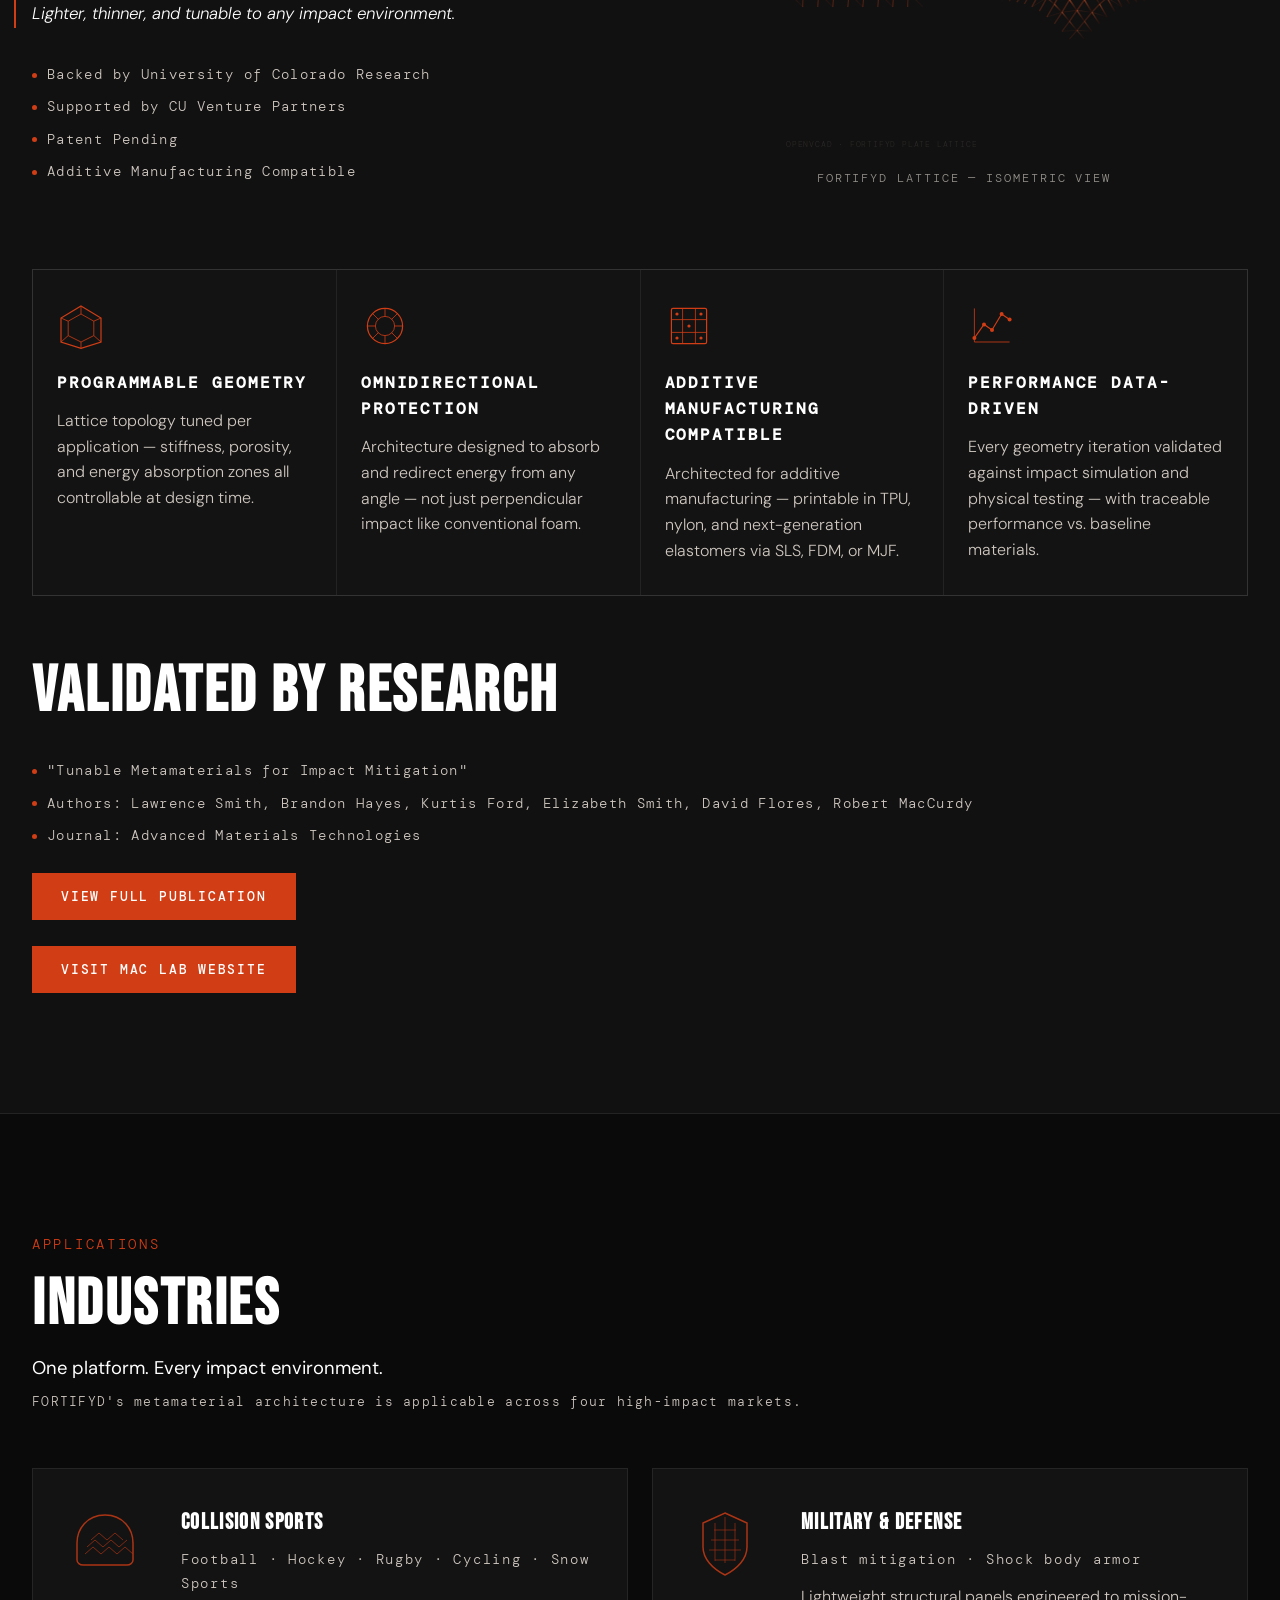
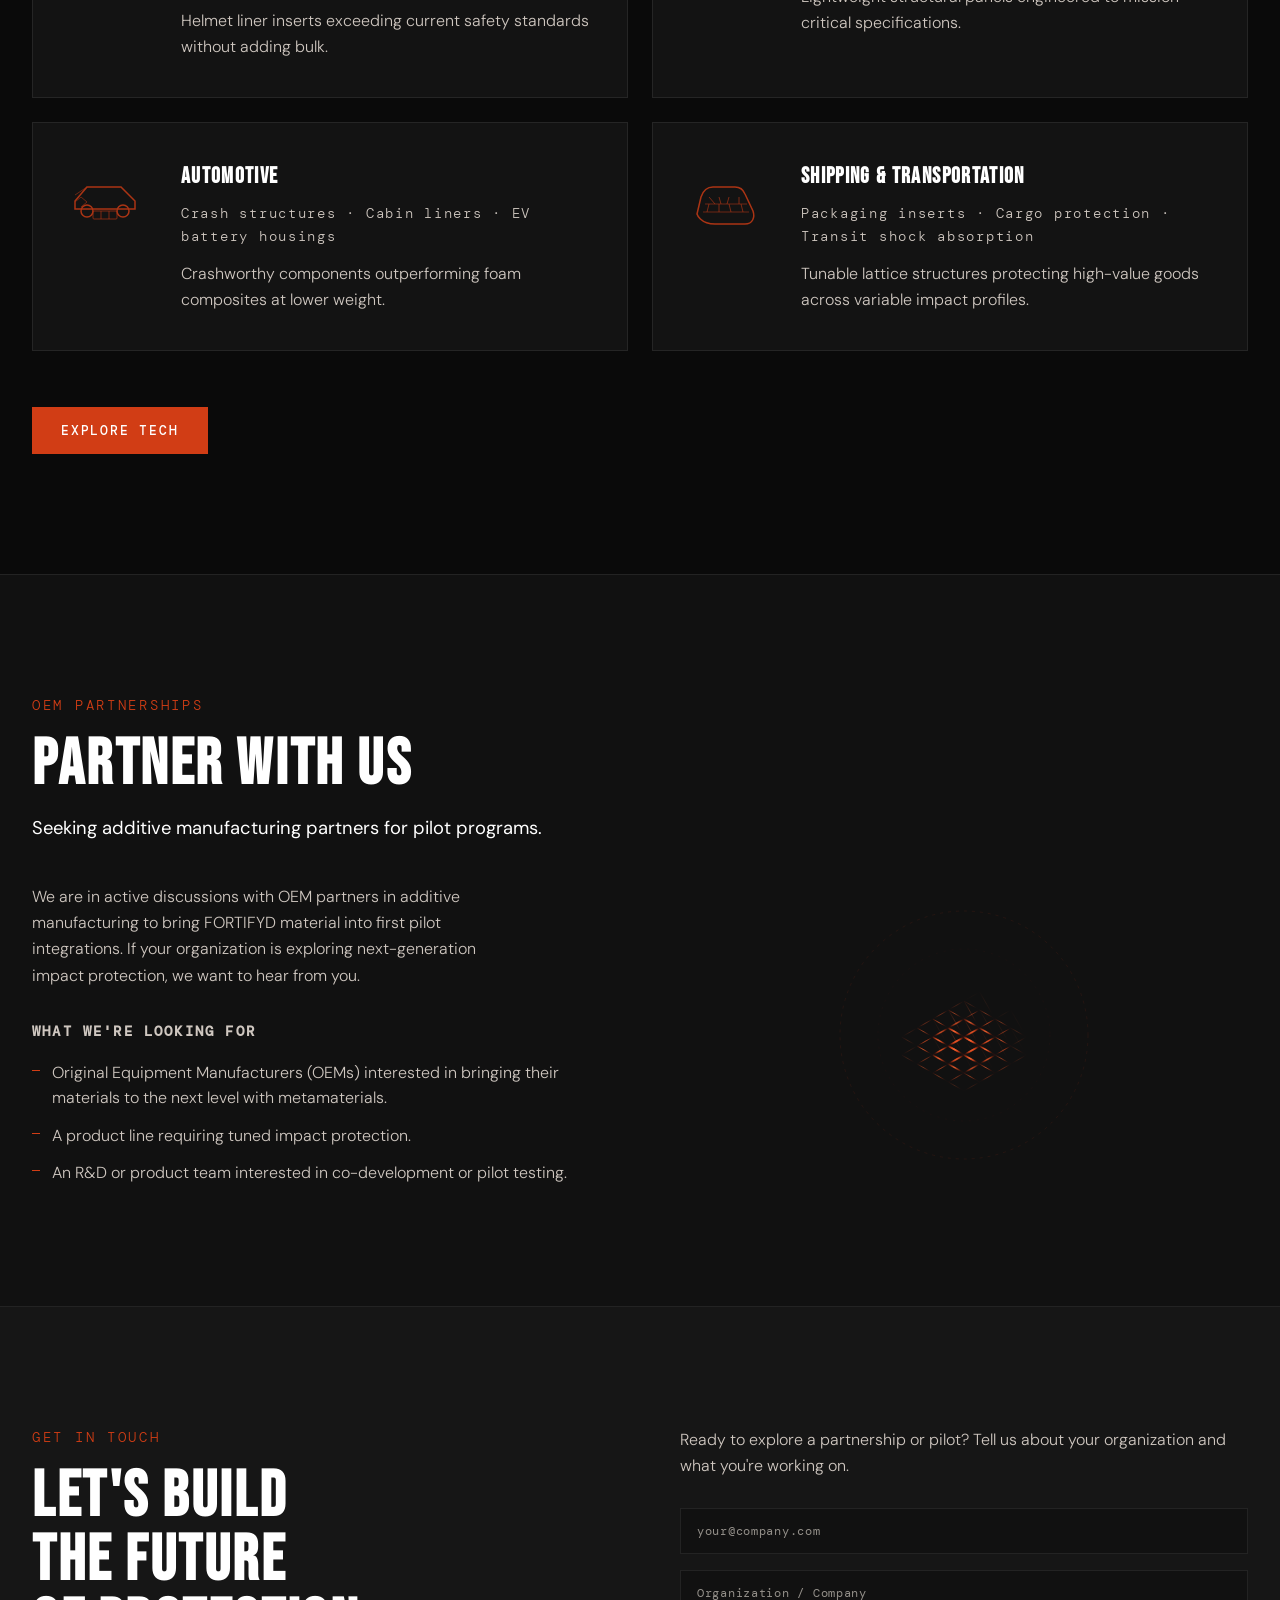
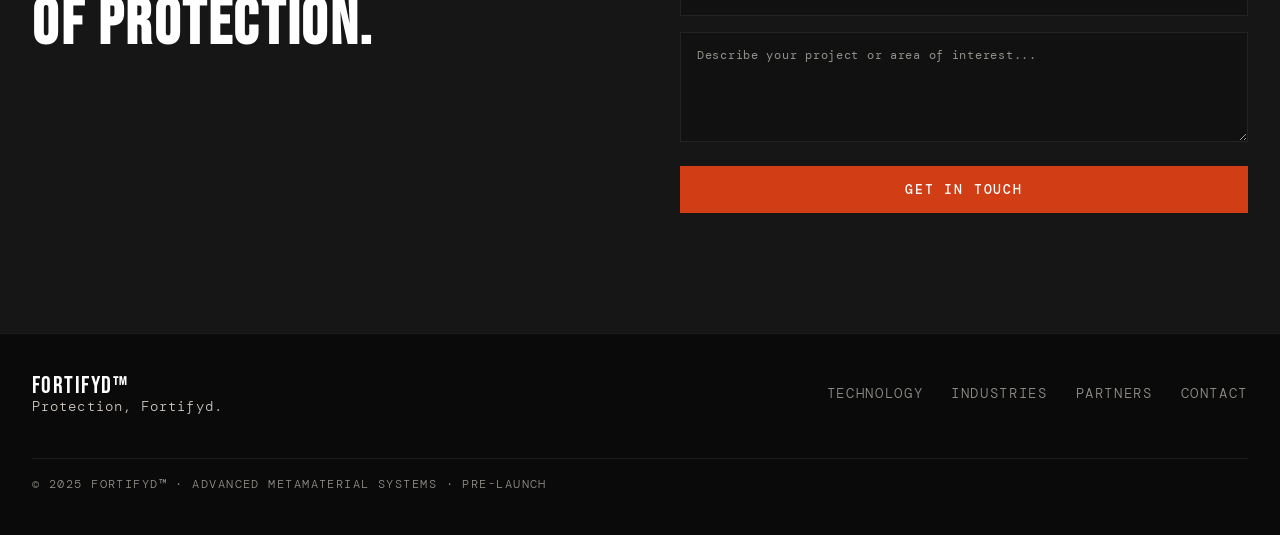
==== commit ff717e9d: "added Charles Wade and Elisse Lockhart + Instagram link" ====
--- a/index.html
+++ b/index.html
@@ -7,6 +7,7 @@
   <link rel="preconnect" href="https://fonts.googleapis.com">
   <link rel="preconnect" href="https://fonts.gstatic.com" crossorigin>
   <link href="https://fonts.googleapis.com/css2?family=Bebas+Neue&family=DM+Mono:ital,wght@0,300;0,400;0,500;1,300&family=DM+Sans:ital,opsz,wght@0,9..40,300;0,9..40,400;0,9..40,500;1,9..40,300&display=swap" rel="stylesheet">
+  <link rel="stylesheet" href="https://cdnjs.cloudflare.com/ajax/libs/font-awesome/6.5.2/css/all.min.css" />
   <link rel="stylesheet" href="css/style.css" />
 </head>
 <body>
@@ -25,6 +26,7 @@
         <li><a href="#partners">Partners</a></li>
         <li><a href="team.html">Team</a></li>
         <li><a href="#contact" class="nav-cta">GET IN TOUCH</a></li>
+        <li><a href="https://www.instagram.com/fortifyd/" target="_blank" rel="noopener noreferrer"><i class="fa-brands fa-instagram" aria-hidden="true"></i> Instagram</a></li>
       </ul>
       <button class="nav-hamburger" id="hamburger" aria-label="Toggle menu" aria-controls="mobileMenu" aria-expanded="false">
         <span></span><span></span><span></span>
@@ -36,6 +38,7 @@
       <a href="#partners">Partners</a>
       <a href="team.html">Team</a>
       <a href="#contact">Get in Touch</a>
+      <a href="https://www.instagram.com/fortifyd/" target="_blank" rel="noopener noreferrer" class="mobile-instagram-link"><i class="fa-brands fa-instagram" aria-hidden="true"></i> Instagram</a>
     </div>
   </nav>
 
--- a/css/style.css
+++ b/css/style.css
@@ -126,6 +126,25 @@
   background: var(--accent);
   color: #fff;
 }
+.nav-links li:last-child a {
+  color: #fff;
+  background: linear-gradient(135deg, #fbe7a1 0%, #ff9b4a 18%, #ff4d9d 42%, #b24cff 68%, #5f7cff 100%);
+  -webkit-background-clip: text;
+  background-clip: text;
+  -webkit-text-fill-color: transparent;
+  border: 1px solid rgba(255,255,255,0.12);
+  padding: 7px 10px;
+  border-radius: 999px;
+}
+.nav-links li:last-child a:hover {
+  filter: brightness(1.2);
+}
+.nav-links li:last-child a i {
+  background: linear-gradient(135deg, #fbe7a1 0%, #ff9b4a 18%, #ff4d9d 42%, #b24cff 68%, #5f7cff 100%);
+  -webkit-background-clip: text;
+  background-clip: text;
+  -webkit-text-fill-color: transparent;
+}
 .nav-hamburger {
   display: none;
   flex-direction: column;
@@ -160,6 +179,27 @@
   transition: color 0.2s;
 }
 .nav-mobile-menu a:hover { color: var(--accent); }
+.nav-mobile-menu .mobile-instagram-link {
+  display: inline-flex;
+  align-items: center;
+  gap: 8px;
+  color: #fff;
+  background: linear-gradient(135deg, #feda75 0%, #fa7e1e 18%, #d62976 42%, #962fbf 68%, #4f5bd5 100%);
+  -webkit-background-clip: text;
+  background-clip: text;
+  -webkit-text-fill-color: transparent;
+  border: 1px solid rgba(255,255,255,0.12);
+  padding: 8px 12px;
+  border-radius: 999px;
+  margin-top: 6px;
+  width: fit-content;
+}
+.nav-mobile-menu .mobile-instagram-link i {
+  background: linear-gradient(135deg, #feda75 0%, #fa7e1e 18%, #d62976 42%, #962fbf 68%, #4f5bd5 100%);
+  -webkit-background-clip: text;
+  background-clip: text;
+  -webkit-text-fill-color: transparent;
+}
 
 /* =============================================
    HERO
@@ -760,6 +800,36 @@
   color: var(--text-dim);
   font-size: 0.98rem;
   line-height: 1.7;
+}
+.team-contact {
+  margin: 0;
+}
+.team-contact + .team-contact {
+  margin-top: 0;
+  margin-bottom: 0;
+}
+.contact-link {
+  display: inline-flex;
+  align-items: center;
+  gap: 8px;
+  font-family: var(--mono);
+  font-size: 0.72rem;
+  letter-spacing: 0.08em;
+  color: var(--text-dim);
+  transition: color 0.2s ease, transform 0.2s ease;
+}
+.contact-link:hover {
+  color: var(--accent);
+}
+.contact-link i {
+  color: var(--accent);
+  font-size: 0.84rem;
+  width: 14px;
+  text-align: center;
+  flex-shrink: 0;
+}
+.contact-link span {
+  white-space: nowrap;
 }
 .photo {
     width: 100%;
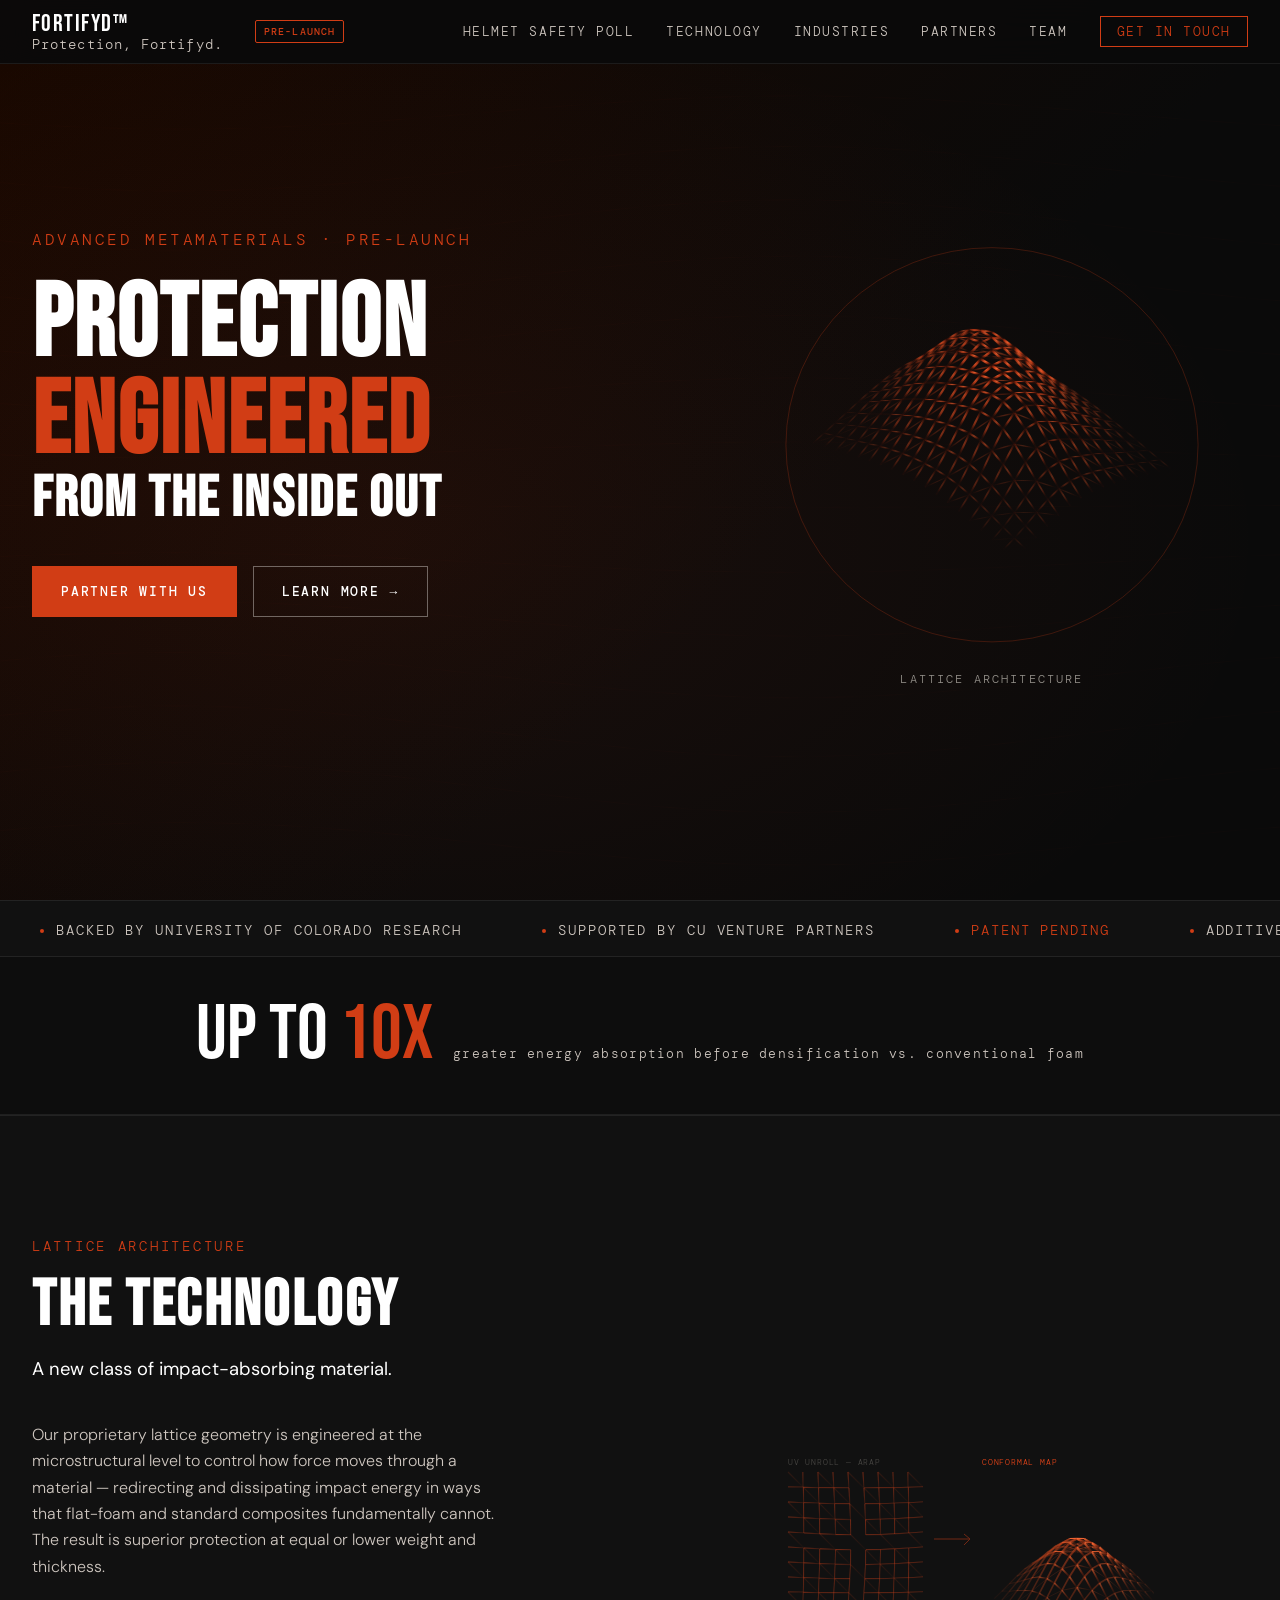
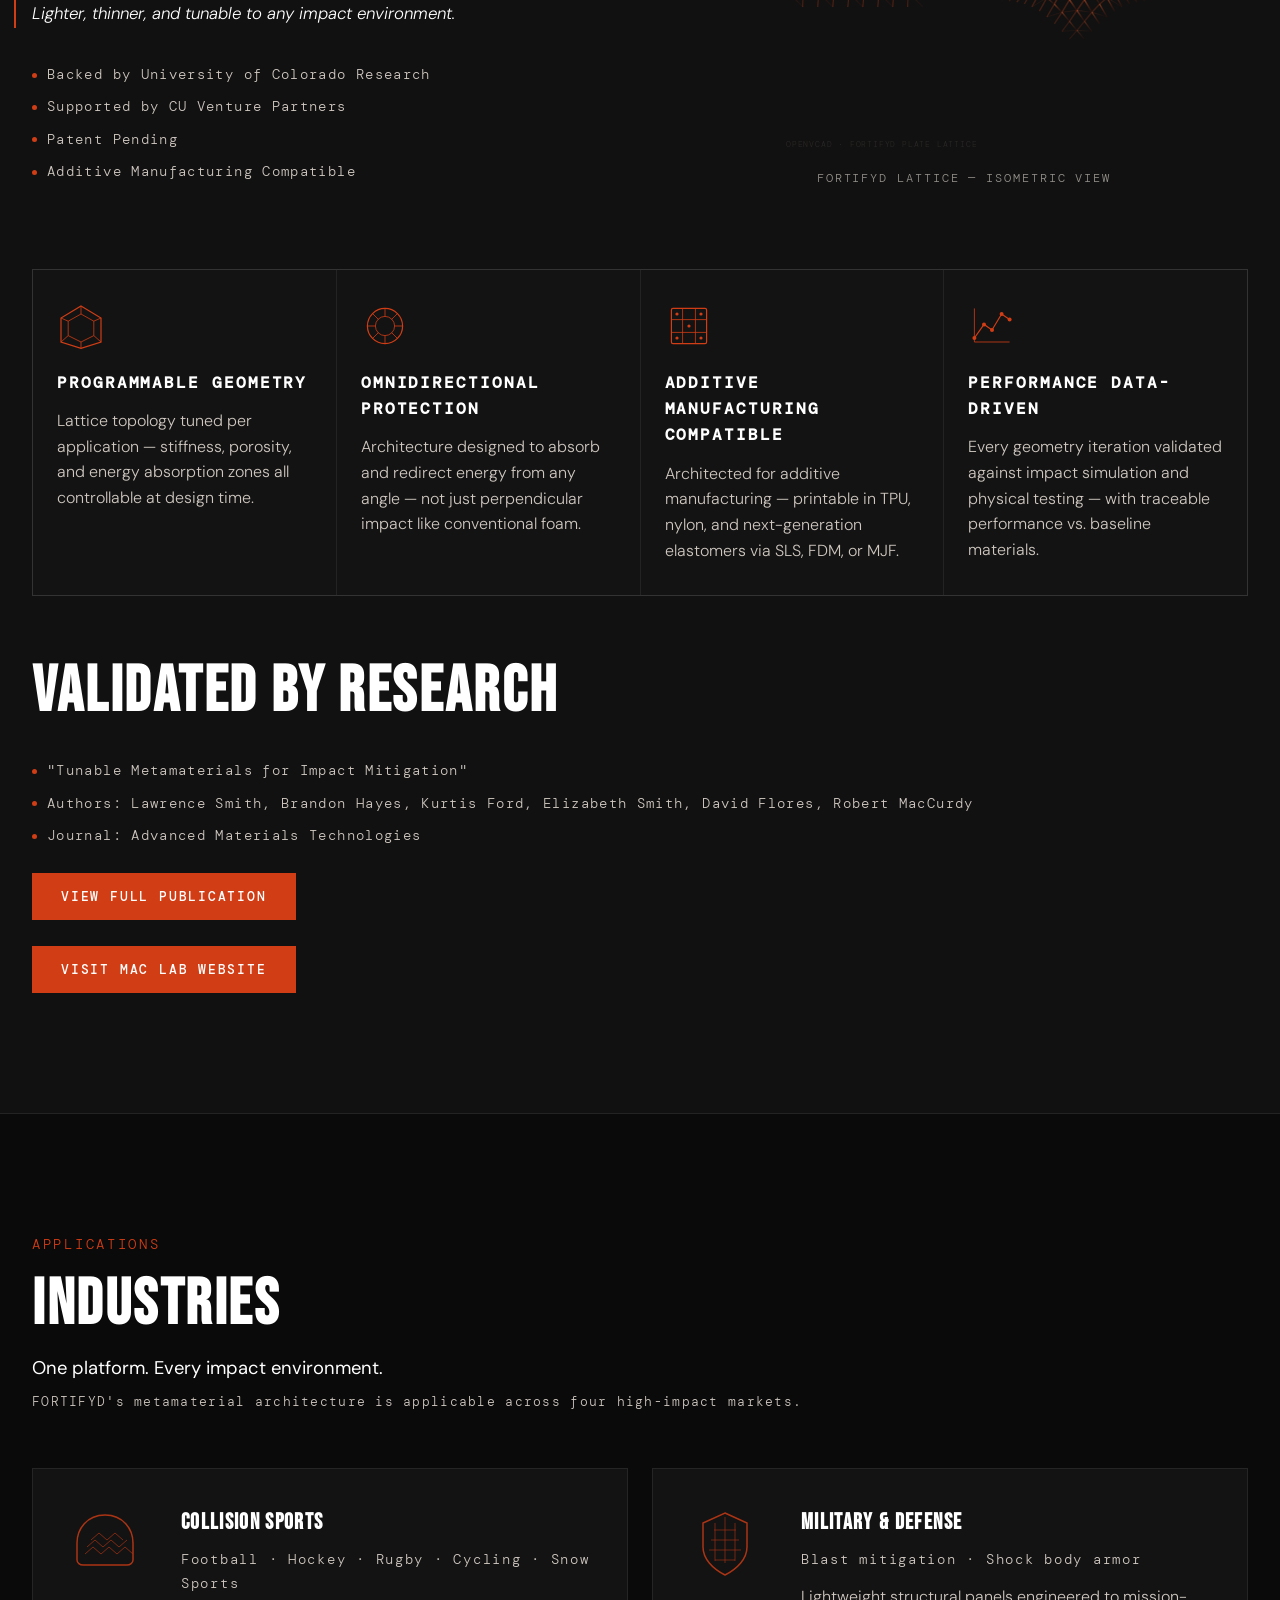
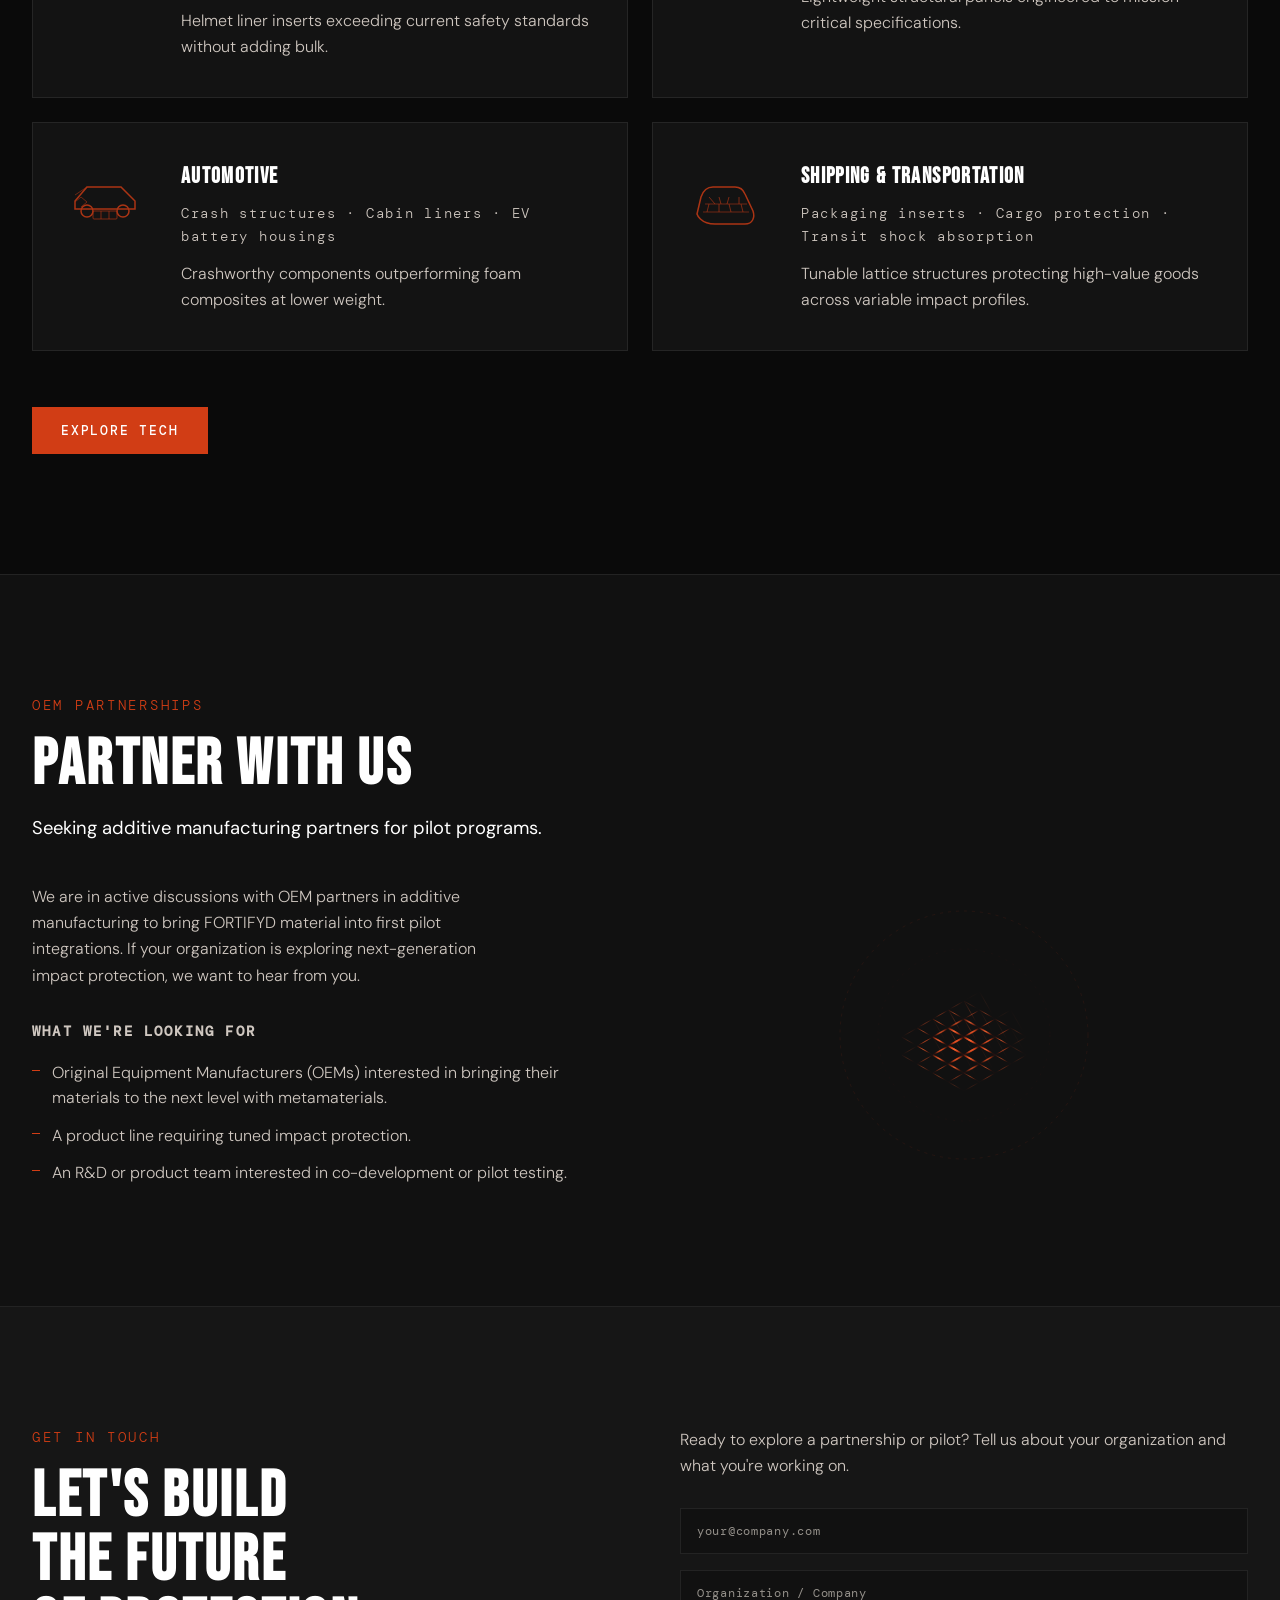
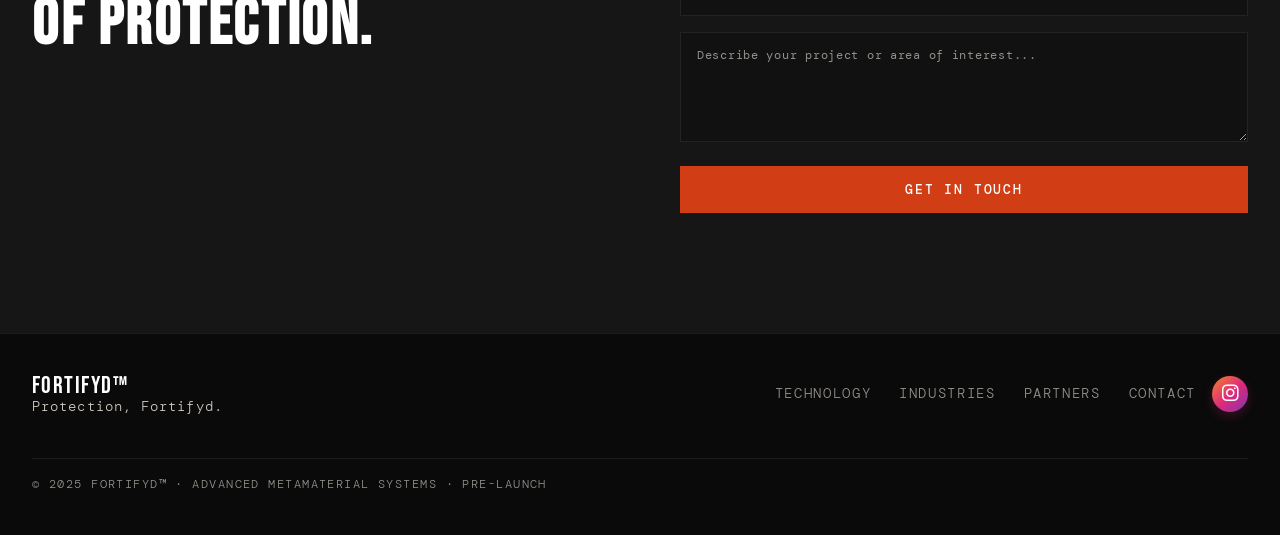
==== commit 6ea6a51d: "added link to Helmet Safety Poll + moved Instagram link to footer + reformatted Team cards + 4-space" ====
--- a/index.html
+++ b/index.html
@@ -11,133 +11,134 @@
   <link rel="stylesheet" href="css/style.css" />
 </head>
 <body>
-
-  <!-- NAV -->
-  <nav id="navbar">
+<!-- NAV -->
+<nav id="navbar">
     <div class="nav-inner">
-      <a href="#hero" class="nav-logo">
-        <span class="logo-text">FORTIFYD&trade;</span>
-        <span class="logo-sub">Protection, Fortifyd.</span>
-      </a>
-      <div class="nav-badge">PRE-LAUNCH</div>
-      <ul class="nav-links">
-        <li><a href="#technology">Technology</a></li>
-        <li><a href="#industries">Industries</a></li>
-        <li><a href="#partners">Partners</a></li>
-        <li><a href="team.html">Team</a></li>
-        <li><a href="#contact" class="nav-cta">GET IN TOUCH</a></li>
-        <li><a href="https://www.instagram.com/fortifyd/" target="_blank" rel="noopener noreferrer"><i class="fa-brands fa-instagram" aria-hidden="true"></i> Instagram</a></li>
-      </ul>
-      <button class="nav-hamburger" id="hamburger" aria-label="Toggle menu" aria-controls="mobileMenu" aria-expanded="false">
-        <span></span><span></span><span></span>
-      </button>
+        <a href="#hero" class="nav-logo">
+            <span class="logo-text">FORTIFYD&trade;</span>
+            <span class="logo-sub">Protection, Fortifyd.</span>
+        </a>
+        <div class="nav-badge">PRE-LAUNCH</div>
+        <ul class="nav-links">
+            <li><a href="https://fortifyd-helmet-poll.hamteri515866.chatgpt.site/" target="_blank">Helmet Safety Poll</a></li>
+            <li><a href="#technology">Technology</a></li>
+            <li><a href="#industries">Industries</a></li>
+            <li><a href="#partners">Partners</a></li>
+            <li><a href="team.html">Team</a></li>
+            <li><a href="#contact" class="nav-cta">GET IN TOUCH</a></li>
+        </ul>
+        <button class="nav-hamburger" id="hamburger" aria-label="Toggle menu" aria-controls="mobileMenu" aria-expanded="false">
+            <span></span><span></span><span></span>
+        </button>
     </div>
     <div class="nav-mobile-menu" id="mobileMenu">
-      <a href="#technology">Technology</a>
-      <a href="#industries">Industries</a>
-      <a href="#partners">Partners</a>
-      <a href="team.html">Team</a>
-      <a href="#contact">Get in Touch</a>
-      <a href="https://www.instagram.com/fortifyd/" target="_blank" rel="noopener noreferrer" class="mobile-instagram-link"><i class="fa-brands fa-instagram" aria-hidden="true"></i> Instagram</a>
-    </div>
-  </nav>
-
-  <!-- HERO -->
-  <section id="hero">
+        <a href="https://fortifyd-helmet-poll.hamteri515866.chatgpt.site/" target="_blank">Helmet Safety Poll</a>
+        <a href="#technology">Technology</a>
+        <a href="#industries">Industries</a>
+        <a href="#partners">Partners</a>
+        <a href="team.html">Team</a>
+        <a href="#contact">Get in Touch</a>
+    </div>
+</nav>
+
+<!-- HERO -->
+<section id="hero">
     <div class="hero-bg-lattice">
-      <svg id="latticeBg" viewBox="0 0 1200 700" preserveAspectRatio="xMidYMid slice" xmlns="http://www.w3.org/2000/svg"></svg>
+        <svg id="latticeBg" viewBox="0 0 1200 700" preserveAspectRatio="xMidYMid slice" xmlns="http://www.w3.org/2000/svg"></svg>
     </div>
     <div class="hero-overlay"></div>
     <div class="hero-content">
-      <p class="hero-eyebrow">ADVANCED METAMATERIALS · PRE-LAUNCH</p>
-      <h1 class="hero-headline">
-        <span class="line1">PROTECTION</span>
-        <span class="line2">ENGINEERED</span>
-        <span class="line3">FROM THE INSIDE OUT</span>
-      </h1>
-      <div class="hero-actions">
-        <a href="#contact" class="btn btn-primary">PARTNER WITH US</a>
-        <a href="#technology" class="btn btn-ghost">LEARN MORE →</a>
-      </div>
+        <p class="hero-eyebrow">ADVANCED METAMATERIALS · PRE-LAUNCH</p>
+        <h1 class="hero-headline">
+            <span class="line1">PROTECTION</span>
+            <span class="line2">ENGINEERED</span>
+            <span class="line3">FROM THE INSIDE OUT</span>
+        </h1>
+        <div class="hero-actions">
+            <a href="#contact" class="btn btn-primary">PARTNER WITH US</a>
+            <a href="#technology" class="btn btn-ghost">LEARN MORE →</a>
+        </div>
     </div>
     <div class="hero-lattice-visual">
-      <svg id="heroLattice" viewBox="0 0 420 420" xmlns="http://www.w3.org/2000/svg"></svg>
-      <p class="lattice-label">LATTICE ARCHITECTURE</p>
-    </div>
-  </section>
-
-  <!-- TICKER BANNER -->
-  <div class="ticker-wrap">
+        <svg id="heroLattice" viewBox="0 0 420 420" xmlns="http://www.w3.org/2000/svg"></svg>
+        <p class="lattice-label">LATTICE ARCHITECTURE</p>
+    </div>
+</section>
+
+<!-- TICKER BANNER -->
+<div class="ticker-wrap">
     <div class="ticker-track" id="tickerTrack">
-      <!-- JS duplicates for seamless loop -->
-    </div>
-  </div>
-
-  <!-- STAT BAR -->
-  <div class="stat-bar">
-    <a href=""><div class="stat-bar-inner">
-      <span class="stat-number">Up to <em>10x</em></span>
-      <span class="stat-label">greater energy absorption before densification vs. conventional foam</span>
-    </div></a>
-  </div>
-
-  <!-- TECHNOLOGY -->
-  <section id="technology">
+        <!-- JS duplicates for seamless loop -->
+    </div>
+</div>
+
+<!-- STAT BAR -->
+<div class="stat-bar">
+    <a href="">
+        <div class="stat-bar-inner">
+            <span class="stat-number">Up to <em>10x</em></span>
+            <span class="stat-label">greater energy absorption before densification vs. conventional foam</span>
+        </div>
+    </a>
+</div>
+
+<!-- TECHNOLOGY -->
+<section id="technology">
     <div class="section-inner">
-      <div class="section-label">LATTICE ARCHITECTURE</div>
-      <h2 class="section-title">THE TECHNOLOGY</h2>
-      <p class="section-sub">A new class of impact-absorbing material.</p>
-      <div class="tech-grid">
-        <div class="tech-text">
-          <p>Our proprietary lattice geometry is engineered at the microstructural level to control how force moves through a material — redirecting and dissipating impact energy in ways that flat-foam and standard composites fundamentally cannot. The result is superior protection at equal or lower weight and thickness.</p>
-          <p class="tech-italic">Lighter, thinner, and tunable to any impact environment.</p>
-          <div class="tech-credentials">
-            <div class="cred"><span class="cred-dot"></span>Backed by University of Colorado Research</div>
-            <div class="cred"><span class="cred-dot"></span>Supported by CU Venture Partners</div>
-            <div class="cred"><span class="cred-dot"></span>Patent Pending</div>
-            <div class="cred"><span class="cred-dot"></span>Additive Manufacturing Compatible</div>
-          </div>
-        </div>
-        <div class="tech-visual">
-          <div class="tech-diagram-wrap">
-            <svg id="techLattice3D" viewBox="0 0 380 340" xmlns="http://www.w3.org/2000/svg"></svg>
-            <div class="diagram-caption">FORTIFYD LATTICE — ISOMETRIC VIEW</div>
-          </div>
-        </div>
-      </div>
-      <!-- Feature cards -->
-      <div class="feature-cards">
-        <div class="feature-card">
-          <div class="feature-icon">
-            <svg viewBox="0 0 60 60" xmlns="http://www.w3.org/2000/svg"><polygon points="30,5 55,20 55,50 30,58 5,50 5,20" fill="none" stroke="currentColor" stroke-width="1.5"/><polygon points="30,15 46,24 46,42 30,50 14,42 14,24" fill="none" stroke="currentColor" stroke-width="1"/><line x1="30" y1="5" x2="30" y2="15" stroke="currentColor" stroke-width="1"/><line x1="55" y1="20" x2="46" y2="24" stroke="currentColor" stroke-width="1"/><line x1="55" y1="50" x2="46" y2="42" stroke="currentColor" stroke-width="1"/><line x1="30" y1="58" x2="30" y2="50" stroke="currentColor" stroke-width="1"/><line x1="5" y1="50" x2="14" y2="42" stroke="currentColor" stroke-width="1"/><line x1="5" y1="20" x2="14" y2="24" stroke="currentColor" stroke-width="1"/></svg>
-          </div>
-          <h3>Programmable Geometry</h3>
-          <p>Lattice topology tuned per application — stiffness, porosity, and energy absorption zones all controllable at design time.</p>
-        </div>
-        <div class="feature-card">
-          <div class="feature-icon">
-            <svg viewBox="0 0 60 60" xmlns="http://www.w3.org/2000/svg"><circle cx="30" cy="30" r="22" fill="none" stroke="currentColor" stroke-width="1.5"/><circle cx="30" cy="30" r="12" fill="none" stroke="currentColor" stroke-width="1"/><line x1="30" y1="8" x2="30" y2="18" stroke="currentColor" stroke-width="1"/><line x1="52" y1="30" x2="42" y2="30" stroke="currentColor" stroke-width="1"/><line x1="30" y1="52" x2="30" y2="42" stroke="currentColor" stroke-width="1"/><line x1="8" y1="30" x2="18" y2="30" stroke="currentColor" stroke-width="1"/><line x1="45.6" y1="14.4" x2="38.1" y2="21.9" stroke="currentColor" stroke-width="1"/><line x1="45.6" y1="45.6" x2="38.1" y2="38.1" stroke="currentColor" stroke-width="1"/><line x1="14.4" y1="45.6" x2="21.9" y2="38.1" stroke="currentColor" stroke-width="1"/><line x1="14.4" y1="14.4" x2="21.9" y2="21.9" stroke="currentColor" stroke-width="1"/></svg>
-          </div>
-          <h3>Omnidirectional Protection</h3>
-          <p>Architecture designed to absorb and redirect energy from any angle — not just perpendicular impact like conventional foam.</p>
-        </div>
-        <div class="feature-card">
-          <div class="feature-icon">
-            <svg viewBox="0 0 60 60" xmlns="http://www.w3.org/2000/svg"><rect x="8" y="8" width="44" height="44" rx="2" fill="none" stroke="currentColor" stroke-width="1.5"/><line x1="8" y1="22" x2="52" y2="22" stroke="currentColor" stroke-width="1"/><line x1="8" y1="38" x2="52" y2="38" stroke="currentColor" stroke-width="1"/><line x1="22" y1="8" x2="22" y2="52" stroke="currentColor" stroke-width="1"/><line x1="38" y1="8" x2="38" y2="52" stroke="currentColor" stroke-width="1"/><circle cx="15" cy="15" r="2" fill="currentColor"/><circle cx="30" cy="30" r="2" fill="currentColor"/><circle cx="45" cy="45" r="2" fill="currentColor"/><circle cx="15" cy="45" r="2" fill="currentColor"/><circle cx="45" cy="15" r="2" fill="currentColor"/></svg>
-          </div>
-          <h3>Additive Manufacturing Compatible</h3>
-          <p>Architected for additive manufacturing — printable in TPU, nylon, and next-generation elastomers via SLS, FDM, or MJF.</p>
-        </div>
-        <div class="feature-card">
-          <div class="feature-icon">
-            <svg viewBox="0 0 60 60" xmlns="http://www.w3.org/2000/svg"><polyline points="8,45 20,28 30,35 42,15 52,22" fill="none" stroke="currentColor" stroke-width="1.5"/><line x1="8" y1="50" x2="52" y2="50" stroke="currentColor" stroke-width="1"/><line x1="8" y1="8" x2="8" y2="50" stroke="currentColor" stroke-width="1"/><circle cx="8" cy="45" r="2.5" fill="currentColor"/><circle cx="20" cy="28" r="2.5" fill="currentColor"/><circle cx="30" cy="35" r="2.5" fill="currentColor"/><circle cx="42" cy="15" r="2.5" fill="currentColor"/><circle cx="52" cy="22" r="2.5" fill="currentColor"/></svg>
-          </div>
-          <h3>Performance Data-Driven</h3>
-          <p>Every geometry iteration validated against impact simulation and physical testing — with traceable performance vs. baseline materials.</p>
-        </div>
-      </div>
-
-      <h2 class="section-title">VALIDATED BY RESEARCH</h2>
+        <div class="section-label">LATTICE ARCHITECTURE</div>
+        <h2 class="section-title">THE TECHNOLOGY</h2>
+        <p class="section-sub">A new class of impact-absorbing material.</p>
+        <div class="tech-grid">
+            <div class="tech-text">
+                <p>Our proprietary lattice geometry is engineered at the microstructural level to control how force moves through a material — redirecting and dissipating impact energy in ways that flat-foam and standard composites fundamentally cannot. The result is superior protection at equal or lower weight and thickness.</p>
+                <p class="tech-italic">Lighter, thinner, and tunable to any impact environment.</p>
+                <div class="tech-credentials">
+                    <div class="cred"><span class="cred-dot"></span>Backed by University of Colorado Research</div>
+                    <div class="cred"><span class="cred-dot"></span>Supported by CU Venture Partners</div>
+                    <div class="cred"><span class="cred-dot"></span>Patent Pending</div>
+                    <div class="cred"><span class="cred-dot"></span>Additive Manufacturing Compatible</div>
+                </div>
+            </div>
+            <div class="tech-visual">
+                <div class="tech-diagram-wrap">
+                    <svg id="techLattice3D" viewBox="0 0 380 340" xmlns="http://www.w3.org/2000/svg"></svg>
+                    <div class="diagram-caption">FORTIFYD LATTICE — ISOMETRIC VIEW</div>
+                </div>
+            </div>
+        </div>
+        <!-- Feature cards -->
+        <div class="feature-cards">
+            <div class="feature-card">
+                <div class="feature-icon">
+                    <svg viewBox="0 0 60 60" xmlns="http://www.w3.org/2000/svg"><polygon points="30,5 55,20 55,50 30,58 5,50 5,20" fill="none" stroke="currentColor" stroke-width="1.5"/><polygon points="30,15 46,24 46,42 30,50 14,42 14,24" fill="none" stroke="currentColor" stroke-width="1"/><line x1="30" y1="5" x2="30" y2="15" stroke="currentColor" stroke-width="1"/><line x1="55" y1="20" x2="46" y2="24" stroke="currentColor" stroke-width="1"/><line x1="55" y1="50" x2="46" y2="42" stroke="currentColor" stroke-width="1"/><line x1="30" y1="58" x2="30" y2="50" stroke="currentColor" stroke-width="1"/><line x1="5" y1="50" x2="14" y2="42" stroke="currentColor" stroke-width="1"/><line x1="5" y1="20" x2="14" y2="24" stroke="currentColor" stroke-width="1"/></svg>
+                </div>
+                <h3>Programmable Geometry</h3>
+                <p>Lattice topology tuned per application — stiffness, porosity, and energy absorption zones all controllable at design time.</p>
+            </div>
+            <div class="feature-card">
+                <div class="feature-icon">
+                    <svg viewBox="0 0 60 60" xmlns="http://www.w3.org/2000/svg"><circle cx="30" cy="30" r="22" fill="none" stroke="currentColor" stroke-width="1.5"/><circle cx="30" cy="30" r="12" fill="none" stroke="currentColor" stroke-width="1"/><line x1="30" y1="8" x2="30" y2="18" stroke="currentColor" stroke-width="1"/><line x1="52" y1="30" x2="42" y2="30" stroke="currentColor" stroke-width="1"/><line x1="30" y1="52" x2="30" y2="42" stroke="currentColor" stroke-width="1"/><line x1="8" y1="30" x2="18" y2="30" stroke="currentColor" stroke-width="1"/><line x1="45.6" y1="14.4" x2="38.1" y2="21.9" stroke="currentColor" stroke-width="1"/><line x1="45.6" y1="45.6" x2="38.1" y2="38.1" stroke="currentColor" stroke-width="1"/><line x1="14.4" y1="45.6" x2="21.9" y2="38.1" stroke="currentColor" stroke-width="1"/><line x1="14.4" y1="14.4" x2="21.9" y2="21.9" stroke="currentColor" stroke-width="1"/></svg>
+                </div>
+                <h3>Omnidirectional Protection</h3>
+                <p>Architecture designed to absorb and redirect energy from any angle — not just perpendicular impact like conventional foam.</p>
+            </div>
+            <div class="feature-card">
+                <div class="feature-icon">
+                    <svg viewBox="0 0 60 60" xmlns="http://www.w3.org/2000/svg"><rect x="8" y="8" width="44" height="44" rx="2" fill="none" stroke="currentColor" stroke-width="1.5"/><line x1="8" y1="22" x2="52" y2="22" stroke="currentColor" stroke-width="1"/><line x1="8" y1="38" x2="52" y2="38" stroke="currentColor" stroke-width="1"/><line x1="22" y1="8" x2="22" y2="52" stroke="currentColor" stroke-width="1"/><line x1="38" y1="8" x2="38" y2="52" stroke="currentColor" stroke-width="1"/><circle cx="15" cy="15" r="2" fill="currentColor"/><circle cx="30" cy="30" r="2" fill="currentColor"/><circle cx="45" cy="45" r="2" fill="currentColor"/><circle cx="15" cy="45" r="2" fill="currentColor"/><circle cx="45" cy="15" r="2" fill="currentColor"/></svg>
+                </div>
+                <h3>Additive Manufacturing Compatible</h3>
+                <p>Architected for additive manufacturing — printable in TPU, nylon, and next-generation elastomers via SLS, FDM, or MJF.</p>
+            </div>
+            <div class="feature-card">
+                <div class="feature-icon">
+                    <svg viewBox="0 0 60 60" xmlns="http://www.w3.org/2000/svg"><polyline points="8,45 20,28 30,35 42,15 52,22" fill="none" stroke="currentColor" stroke-width="1.5"/><line x1="8" y1="50" x2="52" y2="50" stroke="currentColor" stroke-width="1"/><line x1="8" y1="8" x2="8" y2="50" stroke="currentColor" stroke-width="1"/><circle cx="8" cy="45" r="2.5" fill="currentColor"/><circle cx="20" cy="28" r="2.5" fill="currentColor"/><circle cx="30" cy="35" r="2.5" fill="currentColor"/><circle cx="42" cy="15" r="2.5" fill="currentColor"/><circle cx="52" cy="22" r="2.5" fill="currentColor"/></svg>
+                </div>
+                <h3>Performance Data-Driven</h3>
+                <p>Every geometry iteration validated against impact simulation and physical testing — with traceable performance vs. baseline materials.</p>
+            </div>
+        </div>
+        
+        <h2 class="section-title">VALIDATED BY RESEARCH</h2>
         <div class="tech-credentials">
             <div class="cred"><span class="cred-dot"></span>"Tunable Metamaterials for Impact Mitigation"</div>
             <div class="cred"><span class="cred-dot"></span>Authors: Lawrence Smith, Brandon Hayes, Kurtis Ford, Elizabeth Smith, David Flores, Robert MacCurdy</div>
@@ -152,181 +153,183 @@
             </div>
         </div>
     </div>
-
-  </section>
-
-  <!-- INDUSTRIES -->
-  <section id="industries">
+</section>
+
+<!-- INDUSTRIES -->
+<section id="industries">
     <div class="section-inner">
-      <div class="section-label">APPLICATIONS</div>
-      <h2 class="section-title">INDUSTRIES</h2>
-      <p class="section-sub industries-sub">One platform. Every impact environment.</p>
-      <p class="industries-desc">FORTIFYD's metamaterial architecture is applicable across four high-impact markets.</p>
-      <div class="industry-grid">
-        <div class="industry-card">
-          <div class="industry-icon">
-            <svg viewBox="0 0 80 80" xmlns="http://www.w3.org/2000/svg">
-              <!-- Helmet shape -->
-              <path d="M40,10 C22,10 12,24 12,38 L12,55 C12,58 15,60 18,60 L62,60 C65,60 68,58 68,55 L68,38 C68,24 58,10 40,10 Z" fill="none" stroke="currentColor" stroke-width="1.5"/>
-              <!-- Lattice overlay on helmet -->
-              <path d="M26,35 L34,28 L42,35 L50,28 L58,35" fill="none" stroke="currentColor" stroke-width="1" opacity="0.7"/>
-              <path d="M22,42 L30,35 L38,42 L46,35 L54,42 L62,35" fill="none" stroke="currentColor" stroke-width="1" opacity="0.7"/>
-              <path d="M20,49 L28,42 L36,49 L44,42 L52,49 L60,42 L68,49" fill="none" stroke="currentColor" stroke-width="1" opacity="0.7"/>
-            </svg>
-          </div>
-          <div class="industry-card-body">
-            <h3>COLLISION SPORTS</h3>
-            <p class="industry-tags">Football · Hockey · Rugby · Cycling · Snow Sports</p>
-            <p>Helmet liner inserts exceeding current safety standards without adding bulk.</p>
-          </div>
-          <div class="industry-card-accent"></div>
-        </div>
-        <div class="industry-card">
-          <div class="industry-icon">
-            <svg viewBox="0 0 80 80" xmlns="http://www.w3.org/2000/svg">
-              <!-- Shield / body armor -->
-              <path d="M40,8 L62,18 L62,42 C62,54 52,64 40,70 C28,64 18,54 18,42 L18,18 Z" fill="none" stroke="currentColor" stroke-width="1.5"/>
-              <!-- Lattice grid on shield -->
-              <line x1="29" y1="25" x2="51" y2="25" stroke="currentColor" stroke-width="1" opacity="0.6"/>
-              <line x1="26" y1="35" x2="54" y2="35" stroke="currentColor" stroke-width="1" opacity="0.6"/>
-              <line x1="24" y1="45" x2="56" y2="45" stroke="currentColor" stroke-width="1" opacity="0.6"/>
-              <line x1="30" y1="55" x2="50" y2="55" stroke="currentColor" stroke-width="1" opacity="0.6"/>
-              <line x1="30" y1="18" x2="30" y2="56" stroke="currentColor" stroke-width="1" opacity="0.6"/>
-              <line x1="40" y1="12" x2="40" y2="58" stroke="currentColor" stroke-width="1" opacity="0.6"/>
-              <line x1="50" y1="18" x2="50" y2="56" stroke="currentColor" stroke-width="1" opacity="0.6"/>
-            </svg>
-          </div>
-          <div class="industry-card-body">
-            <h3>MILITARY &amp; DEFENSE</h3>
-            <p class="industry-tags">Blast mitigation · Shock body armor</p>
-            <p>Lightweight structural panels engineered to mission-critical specifications.</p>
-          </div>
-          <div class="industry-card-accent"></div>
-        </div>
-        <div class="industry-card">
-          <div class="industry-icon">
-            <svg viewBox="0 0 80 80" xmlns="http://www.w3.org/2000/svg">
-              <!-- Car profile -->
-              <path d="M10,50 L10,42 L22,28 L56,28 L70,42 L70,50 Z" fill="none" stroke="currentColor" stroke-width="1.5"/>
-              <circle cx="22" cy="52" r="6" fill="none" stroke="currentColor" stroke-width="1.5"/>
-              <circle cx="58" cy="52" r="6" fill="none" stroke="currentColor" stroke-width="1.5"/>
-              <!-- crumple zone lattice in front -->
-              <line x1="10" y1="36" x2="22" y2="28" stroke="currentColor" stroke-width="1" opacity="0.6"/>
-              <path d="M10,43 L16,38 L22,43 L16,48" fill="none" stroke="currentColor" stroke-width="1" opacity="0.6"/>
-              <!-- EV battery cells -->
-              <rect x="28" y="52" width="24" height="8" rx="1" fill="none" stroke="currentColor" stroke-width="1" opacity="0.7"/>
-              <line x1="36" y1="52" x2="36" y2="60" stroke="currentColor" stroke-width="1" opacity="0.7"/>
-              <line x1="44" y1="52" x2="44" y2="60" stroke="currentColor" stroke-width="1" opacity="0.7"/>
-            </svg>
-          </div>
-          <div class="industry-card-body">
-            <h3>AUTOMOTIVE</h3>
-            <p class="industry-tags">Crash structures · Cabin liners · EV battery housings</p>
-            <p>Crashworthy components outperforming foam composites at lower weight.</p>
-          </div>
-          <div class="industry-card-accent"></div>
-        </div>
-        <div class="industry-card">
-          <div class="industry-icon">
-            <svg viewBox="0 0 80 80" xmlns="http://www.w3.org/2000/svg">
-              <!-- Shoe sole profile -->
-              <path d="M12,55 C12,55 15,65 30,65 L60,65 C68,65 70,58 68,52 L60,35 C58,30 54,28 50,28 L28,28 C22,28 18,32 16,38 Z" fill="none" stroke="currentColor" stroke-width="1.5"/>
-              <!-- Midsole lattice -->
-              <line x1="20" y1="45" x2="62" y2="45" stroke="currentColor" stroke-width="1" opacity="0.6"/>
-              <line x1="18" y1="53" x2="64" y2="53" stroke="currentColor" stroke-width="1" opacity="0.6"/>
-              <line x1="24" y1="38" x2="30" y2="45" stroke="currentColor" stroke-width="1" opacity="0.7"/>
-              <line x1="34" y1="38" x2="36" y2="45" stroke="currentColor" stroke-width="1" opacity="0.7"/>
-              <line x1="44" y1="38" x2="42" y2="45" stroke="currentColor" stroke-width="1" opacity="0.7"/>
-              <line x1="54" y1="38" x2="54" y2="45" stroke="currentColor" stroke-width="1" opacity="0.7"/>
-              <line x1="24" y1="45" x2="22" y2="53" stroke="currentColor" stroke-width="1" opacity="0.7"/>
-              <line x1="34" y1="45" x2="34" y2="53" stroke="currentColor" stroke-width="1" opacity="0.7"/>
-              <line x1="44" y1="45" x2="46" y2="53" stroke="currentColor" stroke-width="1" opacity="0.7"/>
-              <line x1="56" y1="45" x2="58" y2="53" stroke="currentColor" stroke-width="1" opacity="0.7"/>
-            </svg>
-          </div>
-          <div class="industry-card-body">
-            <h3>SHIPPING &amp; TRANSPORTATION</h3>
-            <p class="industry-tags">Packaging inserts · Cargo protection · Transit shock absorption</p>
-            <p>Tunable lattice structures protecting high-value goods across variable impact profiles.</p>
-          </div>
-          <div class="industry-card-accent"></div>
-        </div>
-      </div>
-
-      <div class="cred">
-        <form action="explore_tech.html" target="_blank">
-        <input type="submit" class="btn btn-primary" value="Explore Tech"></form>
-      </div>
-    </div>
-  </section>
-
-  <!-- PARTNERS -->
-  <section id="partners">
+        <div class="section-label">APPLICATIONS</div>
+        <h2 class="section-title">INDUSTRIES</h2>
+        <p class="section-sub industries-sub">One platform. Every impact environment.</p>
+        <p class="industries-desc">FORTIFYD's metamaterial architecture is applicable across four high-impact markets.</p>
+        <div class="industry-grid">
+            <div class="industry-card">
+                <div class="industry-icon">
+                    <svg viewBox="0 0 80 80" xmlns="http://www.w3.org/2000/svg">
+                        <!-- Helmet shape -->
+                        <path d="M40,10 C22,10 12,24 12,38 L12,55 C12,58 15,60 18,60 L62,60 C65,60 68,58 68,55 L68,38 C68,24 58,10 40,10 Z" fill="none" stroke="currentColor" stroke-width="1.5"/>
+                        <!-- Lattice overlay on helmet -->
+                        <path d="M26,35 L34,28 L42,35 L50,28 L58,35" fill="none" stroke="currentColor" stroke-width="1" opacity="0.7"/>
+                        <path d="M22,42 L30,35 L38,42 L46,35 L54,42 L62,35" fill="none" stroke="currentColor" stroke-width="1" opacity="0.7"/>
+                        <path d="M20,49 L28,42 L36,49 L44,42 L52,49 L60,42 L68,49" fill="none" stroke="currentColor" stroke-width="1" opacity="0.7"/>
+                    </svg>
+                </div>
+                <div class="industry-card-body">
+                    <h3>COLLISION SPORTS</h3>
+                    <p class="industry-tags">Football · Hockey · Rugby · Cycling · Snow Sports</p>
+                    <p>Helmet liner inserts exceeding current safety standards without adding bulk.</p>
+                </div>
+                <div class="industry-card-accent"></div>
+            </div>
+            <div class="industry-card">
+                <div class="industry-icon">
+                    <svg viewBox="0 0 80 80" xmlns="http://www.w3.org/2000/svg">
+                        <!-- Shield / body armor -->
+                        <path d="M40,8 L62,18 L62,42 C62,54 52,64 40,70 C28,64 18,54 18,42 L18,18 Z" fill="none" stroke="currentColor" stroke-width="1.5"/>
+                        <!-- Lattice grid on shield -->
+                        <line x1="29" y1="25" x2="51" y2="25" stroke="currentColor" stroke-width="1" opacity="0.6"/>
+                        <line x1="26" y1="35" x2="54" y2="35" stroke="currentColor" stroke-width="1" opacity="0.6"/>
+                        <line x1="24" y1="45" x2="56" y2="45" stroke="currentColor" stroke-width="1" opacity="0.6"/>
+                        <line x1="30" y1="55" x2="50" y2="55" stroke="currentColor" stroke-width="1" opacity="0.6"/>
+                        <line x1="30" y1="18" x2="30" y2="56" stroke="currentColor" stroke-width="1" opacity="0.6"/>
+                        <line x1="40" y1="12" x2="40" y2="58" stroke="currentColor" stroke-width="1" opacity="0.6"/>
+                        <line x1="50" y1="18" x2="50" y2="56" stroke="currentColor" stroke-width="1" opacity="0.6"/>
+                    </svg>
+                </div>
+                <div class="industry-card-body">
+                    <h3>MILITARY &amp; DEFENSE</h3>
+                    <p class="industry-tags">Blast mitigation · Shock body armor</p>
+                    <p>Lightweight structural panels engineered to mission-critical specifications.</p>
+                </div>
+                <div class="industry-card-accent"></div>
+            </div>
+            <div class="industry-card">
+                <div class="industry-icon">
+                    <svg viewBox="0 0 80 80" xmlns="http://www.w3.org/2000/svg">
+                        <!-- Car profile -->
+                        <path d="M10,50 L10,42 L22,28 L56,28 L70,42 L70,50 Z" fill="none" stroke="currentColor" stroke-width="1.5"/>
+                        <circle cx="22" cy="52" r="6" fill="none" stroke="currentColor" stroke-width="1.5"/>
+                        <circle cx="58" cy="52" r="6" fill="none" stroke="currentColor" stroke-width="1.5"/>
+                        <!-- crumple zone lattice in front -->
+                        <line x1="10" y1="36" x2="22" y2="28" stroke="currentColor" stroke-width="1" opacity="0.6"/>
+                        <path d="M10,43 L16,38 L22,43 L16,48" fill="none" stroke="currentColor" stroke-width="1" opacity="0.6"/>
+                        <!-- EV battery cells -->
+                        <rect x="28" y="52" width="24" height="8" rx="1" fill="none" stroke="currentColor" stroke-width="1" opacity="0.7"/>
+                        <line x1="36" y1="52" x2="36" y2="60" stroke="currentColor" stroke-width="1" opacity="0.7"/>
+                        <line x1="44" y1="52" x2="44" y2="60" stroke="currentColor" stroke-width="1" opacity="0.7"/>
+                    </svg>
+                </div>
+                <div class="industry-card-body">
+                    <h3>AUTOMOTIVE</h3>
+                    <p class="industry-tags">Crash structures · Cabin liners · EV battery housings</p>
+                    <p>Crashworthy components outperforming foam composites at lower weight.</p>
+                </div>
+                <div class="industry-card-accent"></div>
+            </div>
+            <div class="industry-card">
+                <div class="industry-icon">
+                    <svg viewBox="0 0 80 80" xmlns="http://www.w3.org/2000/svg">
+                        <!-- Shoe sole profile -->
+                        <path d="M12,55 C12,55 15,65 30,65 L60,65 C68,65 70,58 68,52 L60,35 C58,30 54,28 50,28 L28,28 C22,28 18,32 16,38 Z" fill="none" stroke="currentColor" stroke-width="1.5"/>
+                        <!-- Midsole lattice -->
+                        <line x1="20" y1="45" x2="62" y2="45" stroke="currentColor" stroke-width="1" opacity="0.6"/>
+                        <line x1="18" y1="53" x2="64" y2="53" stroke="currentColor" stroke-width="1" opacity="0.6"/>
+                        <line x1="24" y1="38" x2="30" y2="45" stroke="currentColor" stroke-width="1" opacity="0.7"/>
+                        <line x1="34" y1="38" x2="36" y2="45" stroke="currentColor" stroke-width="1" opacity="0.7"/>
+                        <line x1="44" y1="38" x2="42" y2="45" stroke="currentColor" stroke-width="1" opacity="0.7"/>
+                        <line x1="54" y1="38" x2="54" y2="45" stroke="currentColor" stroke-width="1" opacity="0.7"/>
+                        <line x1="24" y1="45" x2="22" y2="53" stroke="currentColor" stroke-width="1" opacity="0.7"/>
+                        <line x1="34" y1="45" x2="34" y2="53" stroke="currentColor" stroke-width="1" opacity="0.7"/>
+                        <line x1="44" y1="45" x2="46" y2="53" stroke="currentColor" stroke-width="1" opacity="0.7"/>
+                        <line x1="56" y1="45" x2="58" y2="53" stroke="currentColor" stroke-width="1" opacity="0.7"/>
+                    </svg>
+                </div>
+                <div class="industry-card-body">
+                    <h3>SHIPPING &amp; TRANSPORTATION</h3>
+                    <p class="industry-tags">Packaging inserts · Cargo protection · Transit shock absorption</p>
+                    <p>Tunable lattice structures protecting high-value goods across variable impact profiles.</p>
+                </div>
+                <div class="industry-card-accent"></div>
+            </div>
+        </div>
+        <div class="cred">
+            <form action="explore_tech.html" target="_blank">
+            <input type="submit" class="btn btn-primary" value="Explore Tech"></form>
+        </div>
+    </div>
+</section>
+
+<!-- PARTNERS -->
+<section id="partners">
     <div class="section-inner">
-      <div class="section-label">OEM PARTNERSHIPS</div>
-      <h2 class="section-title">PARTNER WITH US</h2>
-      <p class="section-sub">Seeking additive manufacturing partners for pilot programs.</p>
-      <div class="partners-grid">
-        <div class="partners-text">
-          <p>We are in active discussions with OEM partners in additive manufacturing to bring FORTIFYD material into first pilot integrations. If your organization is exploring next-generation impact protection, we want to hear from you.</p>
-          <h3 class="looking-for-title">WHAT WE'RE LOOKING FOR</h3>
-          <ul class="looking-for-list">
-            <li>Original Equipment Manufacturers (OEMs) interested in bringing their materials to the next level with metamaterials.</li>
-            <li>A product line requiring tuned impact protection.</li>
-            <li>An R&D or product team interested in co-development or pilot testing.</li>
-          </ul>
-        </div>
-        <div class="partners-visual">
-          <svg id="partnersLattice" viewBox="0 0 300 300" xmlns="http://www.w3.org/2000/svg"></svg>
-        </div>
-      </div>
-    </div>
-  </section>
-
-  <!-- CONTACT -->
-  <section id="contact">
+        <div class="section-label">OEM PARTNERSHIPS</div>
+        <h2 class="section-title">PARTNER WITH US</h2>
+        <p class="section-sub">Seeking additive manufacturing partners for pilot programs.</p>
+        <div class="partners-grid">
+            <div class="partners-text">
+                <p>We are in active discussions with OEM partners in additive manufacturing to bring FORTIFYD material into first pilot integrations. If your organization is exploring next-generation impact protection, we want to hear from you.</p>
+                <h3 class="looking-for-title">WHAT WE'RE LOOKING FOR</h3>
+                <ul class="looking-for-list">
+                    <li>Original Equipment Manufacturers (OEMs) interested in bringing their materials to the next level with metamaterials.</li>
+                    <li>A product line requiring tuned impact protection.</li>
+                    <li>An R&D or product team interested in co-development or pilot testing.</li>
+                </ul>
+            </div>
+            <div class="partners-visual">
+                <svg id="partnersLattice" viewBox="0 0 300 300" xmlns="http://www.w3.org/2000/svg"></svg>
+            </div>
+        </div>
+    </div>
+</section>
+
+<!-- CONTACT -->
+<section id="contact">
     <div class="section-inner contact-inner">
-      <div class="contact-label-wrap">
-        <div class="section-label">GET IN TOUCH</div>
-        <h2 class="section-title contact-title">LET'S BUILD<br>THE FUTURE<br>OF PROTECTION.</h2>
-      </div>
-      <div class="contact-form-wrap">
-        <p class="contact-desc">Ready to explore a partnership or pilot? Tell us about your organization and what you're working on.</p>
-        <form id="contactForm" action="https://api.web3forms.com/submit" method="POST">
-          <input type="hidden" name="access_key" value="52d265b3-9c09-4c89-bf72-3f4e31eb3f98">
-          <div class="contact-field">
-            <input type="email" id="contactEmail" name="email" placeholder="your@company.com" autocomplete="off" required>
-          </div>
-          <div class="contact-field">
-            <input type="text" id="contactOrg" name="name" placeholder="Organization / Company" autocomplete="off" required>
-          </div>
-          <div class="contact-field">
-            <textarea id="contactMsg" name="message" placeholder="Describe your project or area of interest..." rows="5" required></textarea>
-          </div>
-          <button type="submit" class="btn btn-primary btn-full" id="contactSubmit">GET IN TOUCH</button>
-          <div class="contact-confirm" id="contactConfirm">Message received — we'll be in touch shortly.</div>
-        </form>
-      </div>
-    </div>
-  </section>
-
-  <!-- FOOTER -->
-  <footer>
+        <div class="contact-label-wrap">
+            <div class="section-label">GET IN TOUCH</div>
+            <h2 class="section-title contact-title">LET'S BUILD<br>THE FUTURE<br>OF PROTECTION.</h2>
+        </div>
+        <div class="contact-form-wrap">
+            <p class="contact-desc">Ready to explore a partnership or pilot? Tell us about your organization and what you're working on.</p>
+            <form id="contactForm" action="https://api.web3forms.com/submit" method="POST">
+                <input type="hidden" name="access_key" value="52d265b3-9c09-4c89-bf72-3f4e31eb3f98">
+                <div class="contact-field">
+                    <input type="email" id="contactEmail" name="email" placeholder="your@company.com" autocomplete="off" required>
+                </div>
+                <div class="contact-field">
+                    <input type="text" id="contactOrg" name="name" placeholder="Organization / Company" autocomplete="off" required>
+                </div>
+                <div class="contact-field">
+                    <textarea id="contactMsg" name="message" placeholder="Describe your project or area of interest..." rows="5" required></textarea>
+                </div>
+                <button type="submit" class="btn btn-primary btn-full" id="contactSubmit">GET IN TOUCH</button>
+                <div class="contact-confirm" id="contactConfirm">Message received — we'll be in touch shortly.</div>
+            </form>
+        </div>
+    </div>
+</section>
+
+<!-- FOOTER -->
+<footer>
     <div class="footer-inner">
-      <div class="footer-logo">
-        <span class="logo-text">FORTIFYD&trade;</span>
-        <span class="logo-sub">Protection, Fortifyd.</span>
-      </div>
-      <div class="footer-links">
-        <a href="index.html#technology">Technology</a>
-        <a href="index.html#industries">Industries</a>
-        <a href="index.html#partners">Partners</a>
-        <a href="index.html#contact">Contact</a>
-      </div>
-      <p class="footer-copy">© 2025 FORTIFYD&trade; · ADVANCED METAMATERIAL SYSTEMS · PRE-LAUNCH</p>
-    </div>
-  </footer>
-
-  <script src="js/lattice.js"></script>
-  <script src="js/main.js"></script>
-</body>+        <div class="footer-logo">
+            <span class="logo-text">FORTIFYD&trade;</span>
+            <span class="logo-sub">Protection, Fortifyd.</span>
+        </div>
+        <div class="footer-links">
+            <a href="index.html#technology">Technology</a>
+            <a href="index.html#industries">Industries</a>
+            <a href="index.html#partners">Partners</a>
+            <a href="index.html#contact">Contact</a>
+        </div>
+        <div class="footer-socials" aria-label="Social links">
+            <a href="https://www.instagram.com/fortifyd.io" target="_blank" rel="noopener noreferrer" aria-label="Instagram"><i class="fa-brands fa-instagram"></i></a>
+        </div>
+        <p class="footer-copy">© 2025 FORTIFYD&trade; · ADVANCED METAMATERIAL SYSTEMS · PRE-LAUNCH</p>
+    </div>
+</footer>
+
+<script src="js/lattice.js"></script>
+<script src="js/main.js"></script>
+</body>
+</html>
--- a/css/style.css
+++ b/css/style.css
@@ -126,25 +126,6 @@
   background: var(--accent);
   color: #fff;
 }
-.nav-links li:last-child a {
-  color: #fff;
-  background: linear-gradient(135deg, #fbe7a1 0%, #ff9b4a 18%, #ff4d9d 42%, #b24cff 68%, #5f7cff 100%);
-  -webkit-background-clip: text;
-  background-clip: text;
-  -webkit-text-fill-color: transparent;
-  border: 1px solid rgba(255,255,255,0.12);
-  padding: 7px 10px;
-  border-radius: 999px;
-}
-.nav-links li:last-child a:hover {
-  filter: brightness(1.2);
-}
-.nav-links li:last-child a i {
-  background: linear-gradient(135deg, #fbe7a1 0%, #ff9b4a 18%, #ff4d9d 42%, #b24cff 68%, #5f7cff 100%);
-  -webkit-background-clip: text;
-  background-clip: text;
-  -webkit-text-fill-color: transparent;
-}
 .nav-hamburger {
   display: none;
   flex-direction: column;
@@ -875,6 +856,32 @@
   transition: color 0.2s;
 }
 .footer-links a:hover { color: var(--accent); }
+.footer-socials {
+  display: flex;
+  align-items: center;
+  justify-content: center;
+  margin-left: -16px;
+}
+.footer-socials a {
+  display: inline-flex;
+  align-items: center;
+  justify-content: center;
+  width: 2.25rem;
+  height: 2.25rem;
+  border-radius: 50%;
+  background: linear-gradient(135deg, #f58529 0%, #dd2a7b 52%, #8134af 100%);
+  color: #ffffff;
+  box-shadow: 0 4px 12px rgba(221, 42, 123, 0.22);
+  transition: transform 0.2s ease, box-shadow 0.2s ease;
+}
+.footer-socials a:hover {
+  transform: translateY(-1px);
+  box-shadow: 0 6px 14px rgba(221, 42, 123, 0.32);
+}
+.footer-socials i {
+  font-size: 1.2rem;
+  line-height: 1;
+}
 .footer-copy {
   width: 100%;
   font-family: var(--mono);
@@ -959,6 +966,7 @@
   .industry-icon { width: 60px; height: 60px; }
   .footer-inner { flex-direction: column; align-items: flex-start; gap: 20px; }
   .footer-links { margin-left: 0; }
+  .footer-socials { margin-left: 0; }
   .stat-bar-inner { flex-direction: column; align-items: center; gap: 8px; }
 }
 @media (max-width: 480px) {
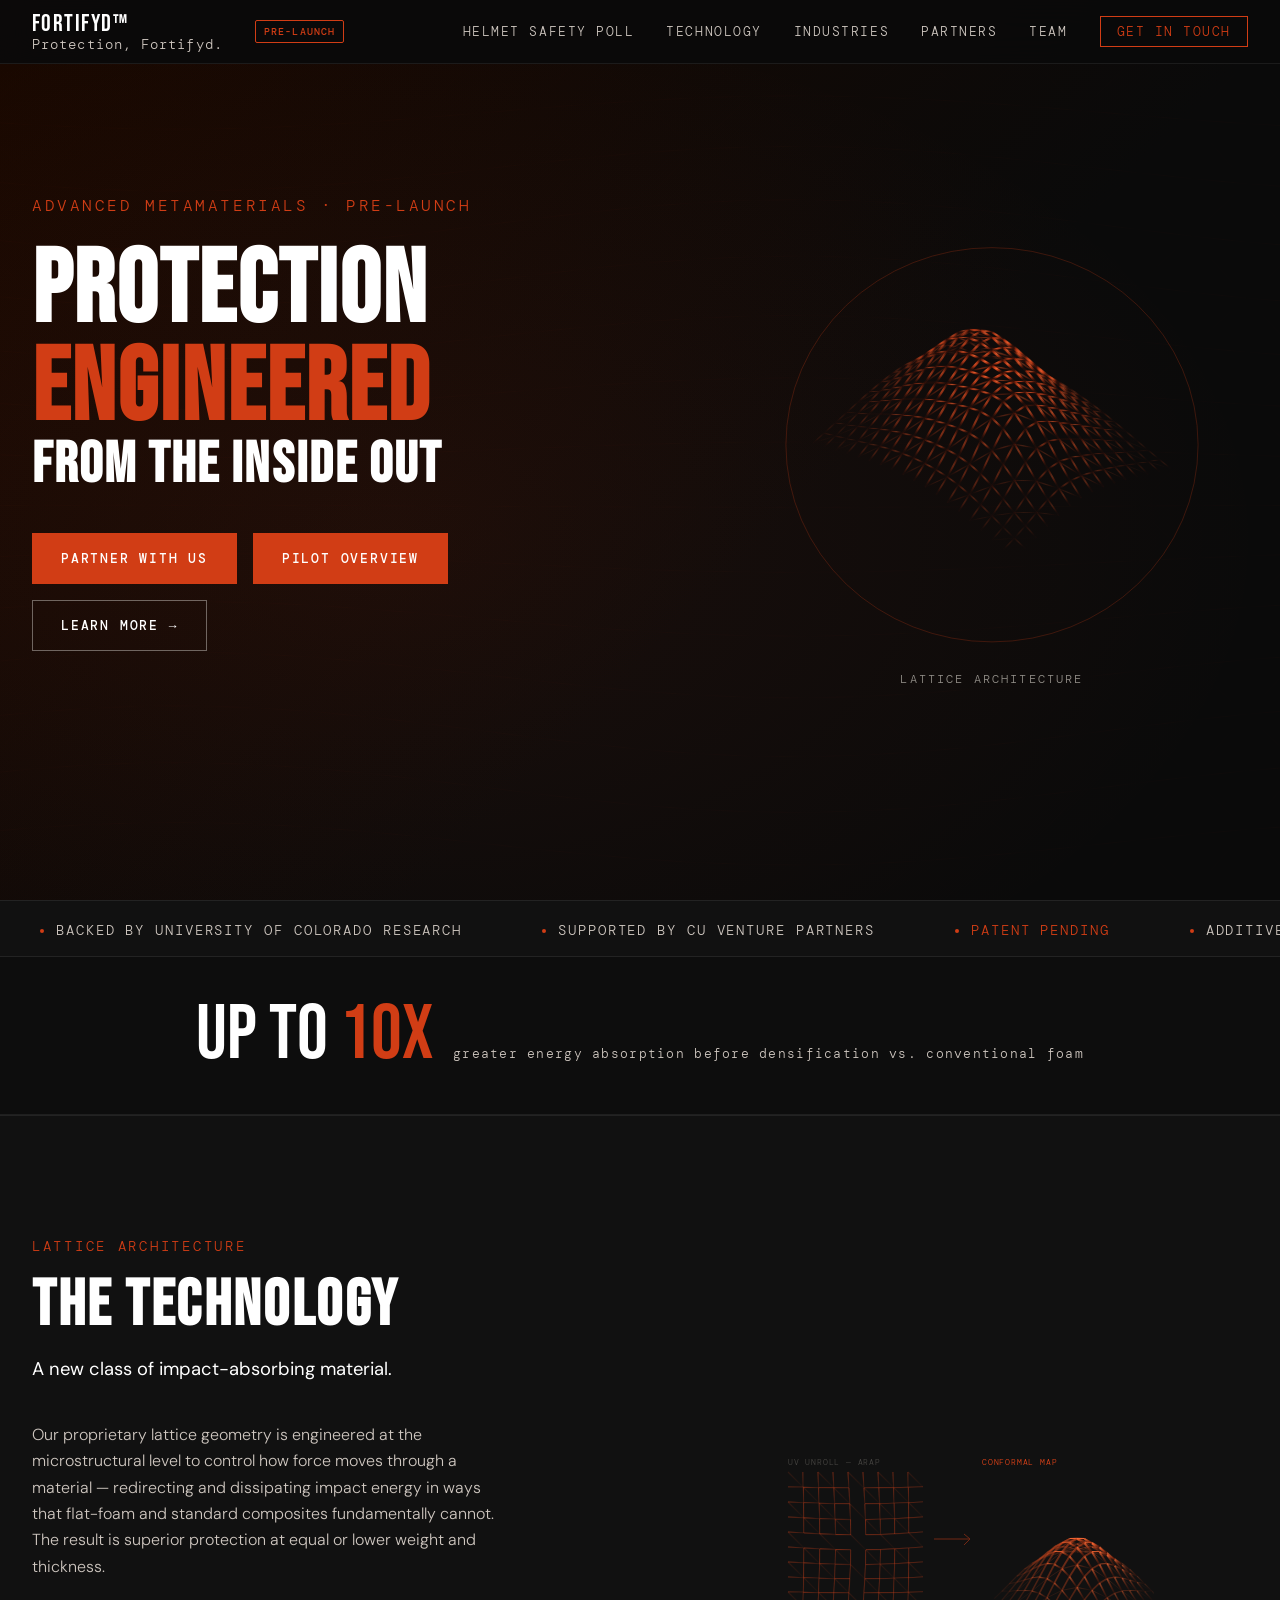
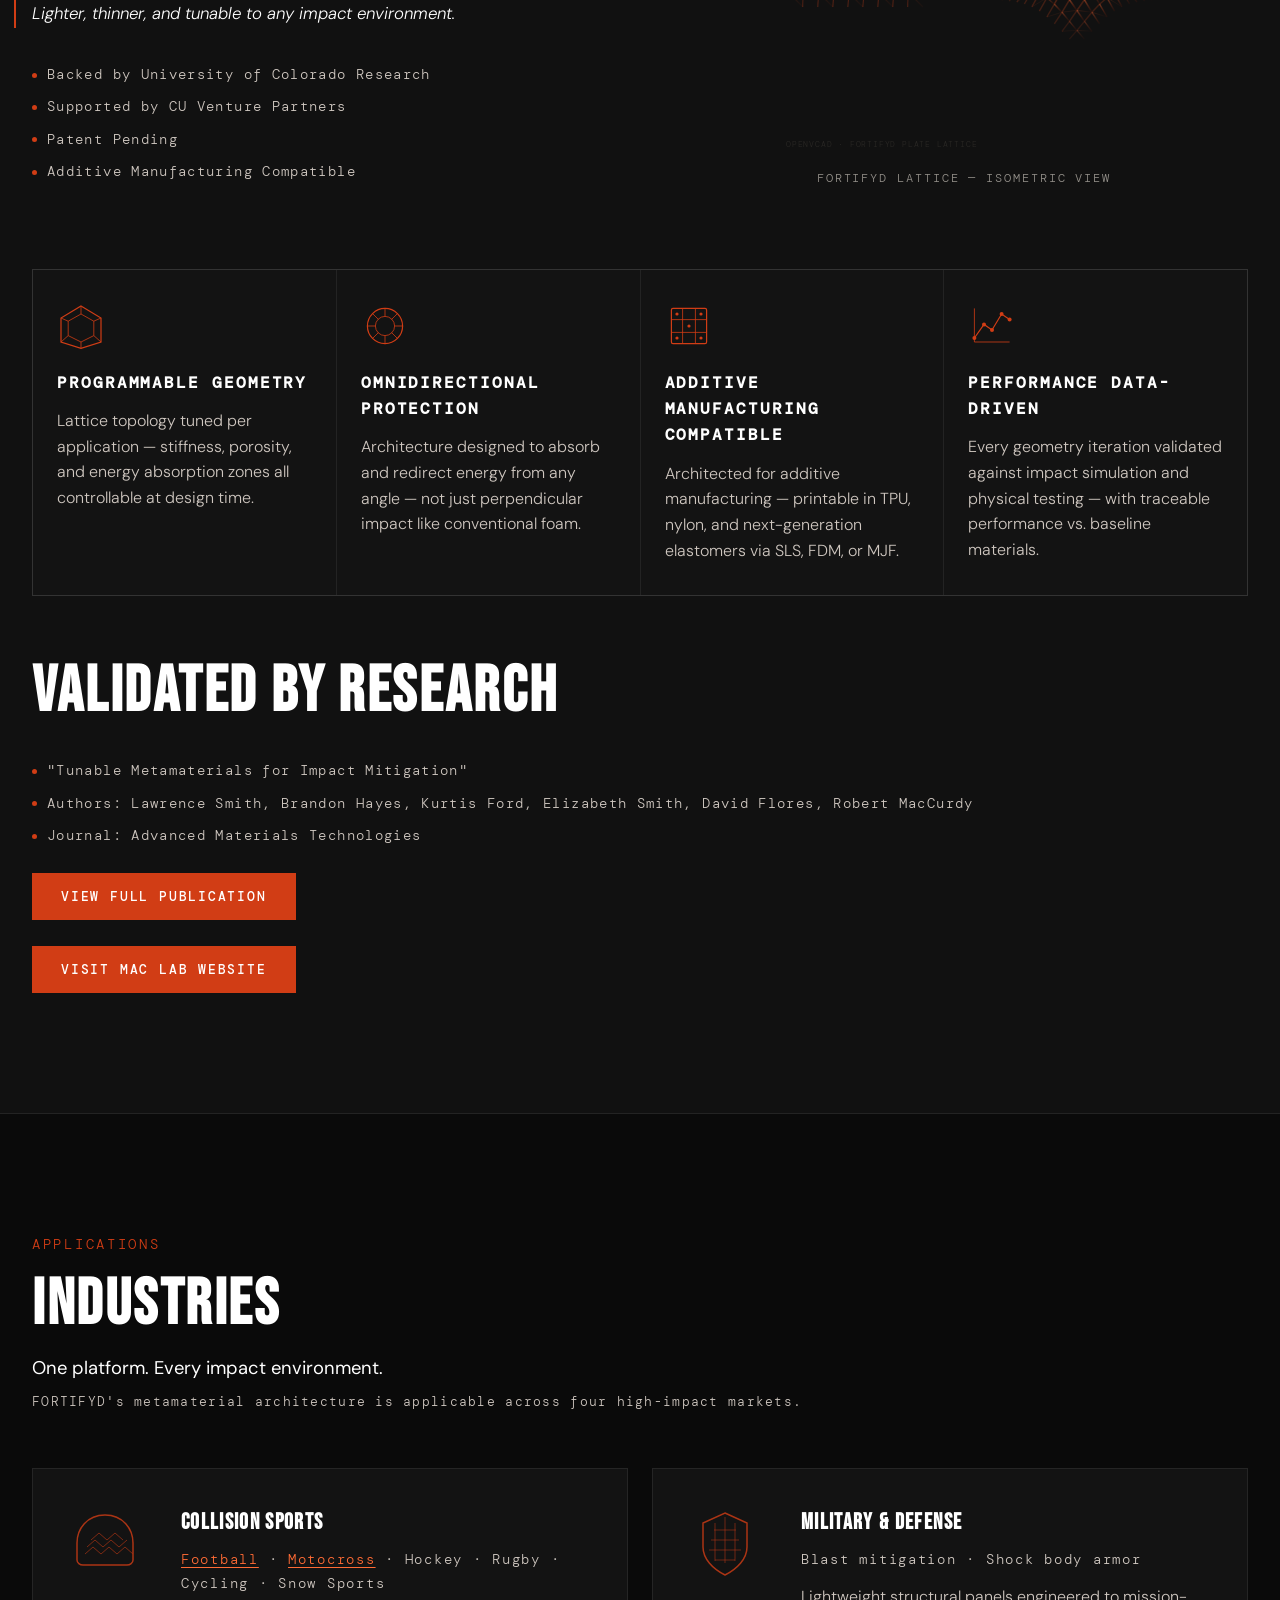
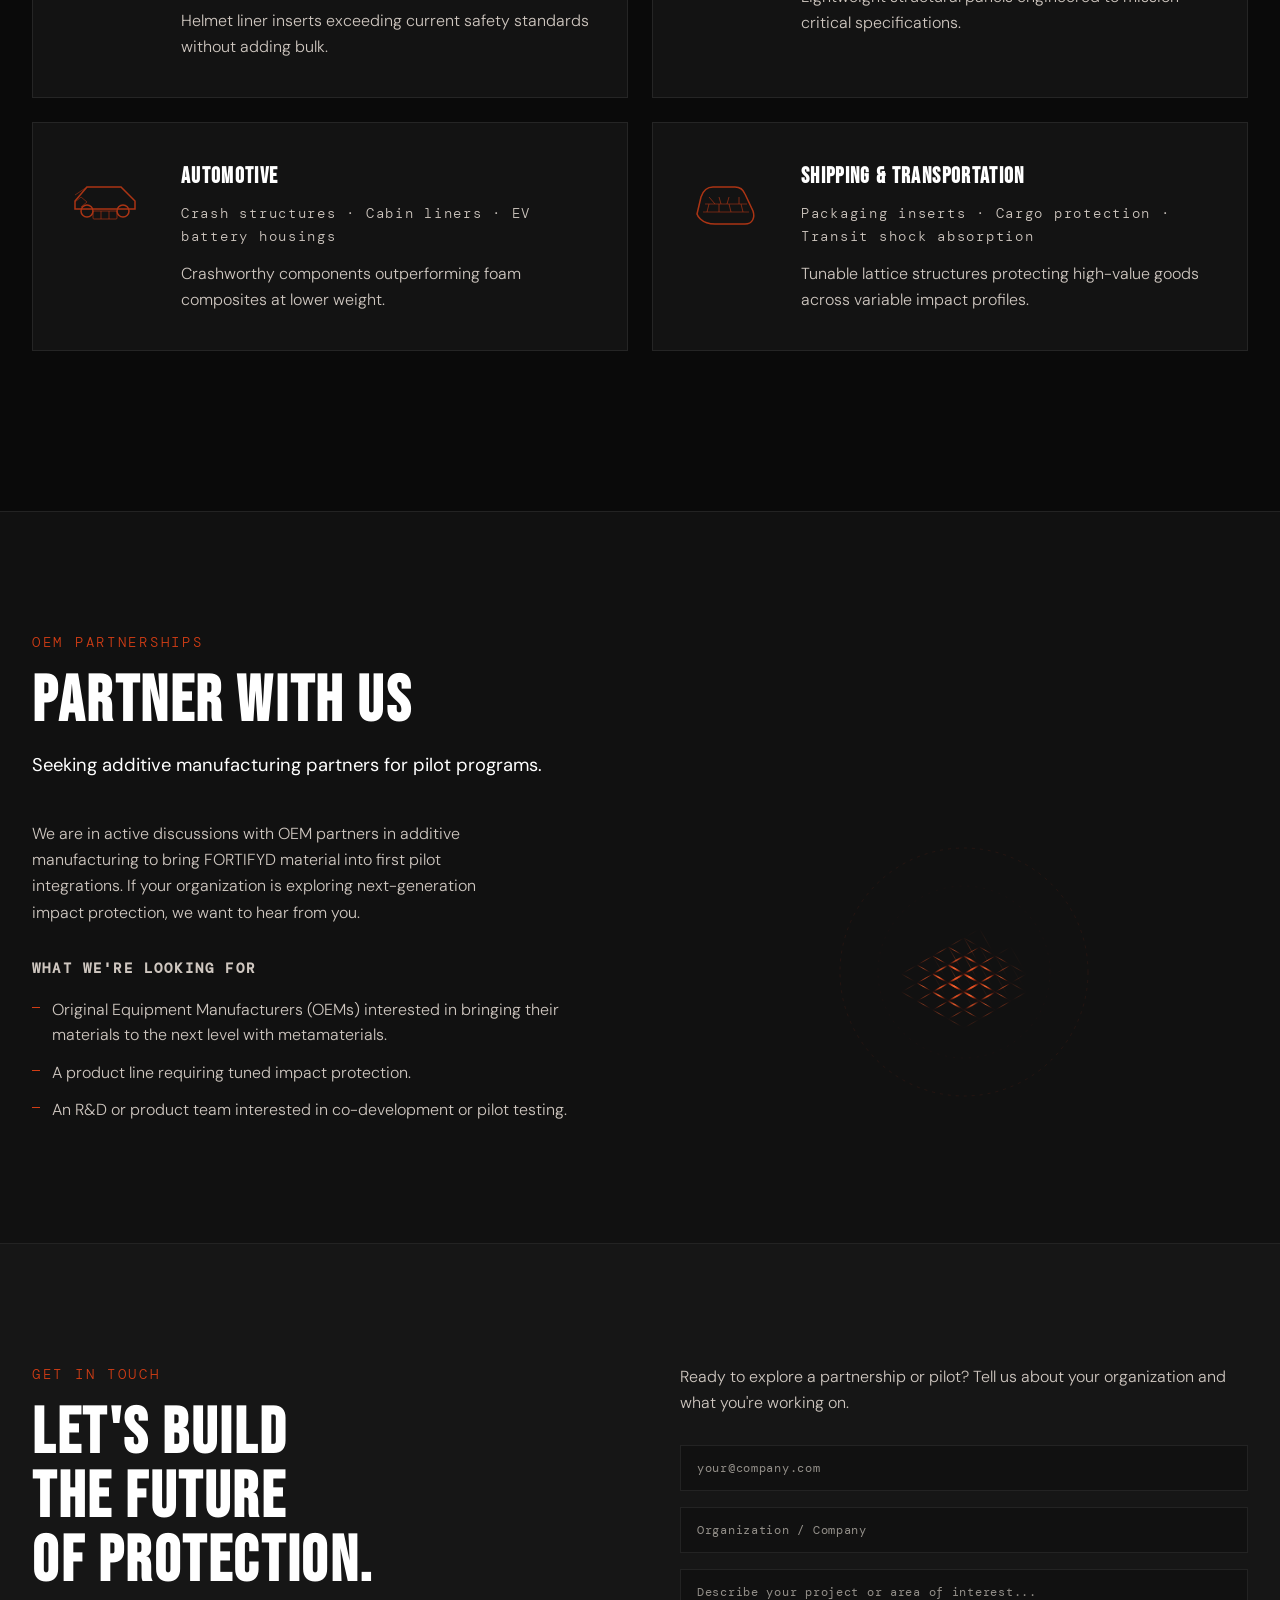
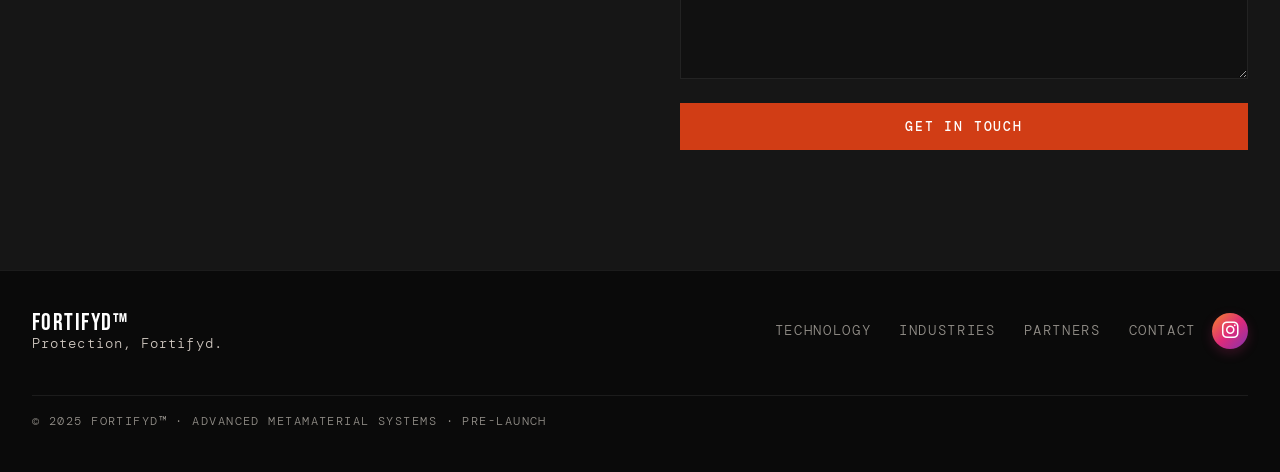
==== commit e3819b3d: "added one-pager files and updated responsiveness" ====
--- a/index.html
+++ b/index.html
@@ -20,7 +20,7 @@
         </a>
         <div class="nav-badge">PRE-LAUNCH</div>
         <ul class="nav-links">
-            <li><a href="https://fortifyd-helmet-poll.hamteri515866.chatgpt.site/" target="_blank">Helmet Safety Poll</a></li>
+            <li class="nav-poll"><a href="https://fortifyd-helmet-poll.hamteri515866.chatgpt.site/" target="_blank">Helmet Safety Poll</a></li>
             <li><a href="#technology">Technology</a></li>
             <li><a href="#industries">Industries</a></li>
             <li><a href="#partners">Partners</a></li>
@@ -56,6 +56,7 @@
         </h1>
         <div class="hero-actions">
             <a href="#contact" class="btn btn-primary">PARTNER WITH US</a>
+            <a href="assets/fortifyd_overview.pdf" target="_blank" class="btn btn-primary">PILOT OVERVIEW</a>
             <a href="#technology" class="btn btn-ghost">LEARN MORE →</a>
         </div>
     </div>
@@ -176,7 +177,7 @@
                 </div>
                 <div class="industry-card-body">
                     <h3>COLLISION SPORTS</h3>
-                    <p class="industry-tags">Football · Hockey · Rugby · Cycling · Snow Sports</p>
+                    <p class="industry-tags"><a href="assets/fortifyd_football.pdf" target="_blank">Football</a> · <a href="assets/fortifyd_motocross.pdf" target="_blank">Motocross</a> · Hockey · Rugby · Cycling · Snow Sports</p>
                     <p>Helmet liner inserts exceeding current safety standards without adding bulk.</p>
                 </div>
                 <div class="industry-card-accent"></div>
@@ -252,10 +253,13 @@
                 <div class="industry-card-accent"></div>
             </div>
         </div>
+        <!--
         <div class="cred">
             <form action="explore_tech.html" target="_blank">
             <input type="submit" class="btn btn-primary" value="Explore Tech"></form>
         </div>
+        </div>
+        --> 
     </div>
 </section>
 
--- a/css/style.css
+++ b/css/style.css
@@ -236,12 +236,16 @@
 .hero-headline .line2 { display: block; color: var(--accent); opacity: 0; animation: fadeUp 0.8s 0.55s forwards; }
 .hero-headline .line3 { display: block; opacity: 0; animation: fadeUp 0.8s 0.7s forwards; font-size: clamp(2rem, 4.5vw, 4.2rem); }
 .hero-actions {
-  display: flex;
+  display: grid;
+  grid-template-columns: repeat(2, minmax(0, max-content));
   gap: 16px;
   margin-top: 40px;
-  flex-wrap: wrap;
   opacity: 0;
   animation: fadeUp 0.8s 0.9s forwards;
+}
+.hero-actions > a:nth-child(3) {
+  grid-column: 1 / -1;
+  justify-self: start;
 }
 .hero-lattice-visual {
   position: absolute;
@@ -586,6 +590,16 @@
   color: var(--text-dim);
   line-height: 1.65;
 }
+.industry-tags a {
+  color: var(--accent-2);
+  text-decoration: underline;
+  text-underline-offset: 3px;
+}
+.industry-tags a:hover,
+.industry-tags a:focus-visible {
+  color: var(--text);
+  text-decoration-color: var(--text);
+}
 .industry-card-accent {
   position: absolute;
   top: 0; left: 0;
@@ -932,6 +946,11 @@
 /* =============================================
    RESPONSIVE
 ============================================= */
+@media (max-width: 1200px) {
+  .nav-links li:has(> .nav-cta) {
+    display: none;
+  }
+}
 @media (max-width: 1024px) {
   .tech-grid { grid-template-columns: 1fr; gap: 48px; }
   .partners-grid { grid-template-columns: 1fr; gap: 48px; }
@@ -940,7 +959,7 @@
   .team-grid { grid-template-columns: repeat(2, 1fr); }
   .hero-lattice-visual { display: none; }
 }
-@media (max-width: 768px) {
+@media (max-width: 1200px) { /* previously 768px*/
   :root { --section-pad: 72px; }
   .nav-links { display: none; }
   .nav-hamburger { display: flex; }
@@ -969,10 +988,28 @@
   .footer-socials { margin-left: 0; }
   .stat-bar-inner { flex-direction: column; align-items: center; gap: 8px; }
 }
+@media (min-width: 640px) and (max-width: 1200px) {
+  .nav-mobile-menu a[href="https://fortifyd-helmet-poll.hamteri515866.chatgpt.site/"] {
+    display: none;
+  }
+  .nav-links {
+    display: flex;
+  }
+  .nav-links > li:not(.nav-poll) {
+    display: none;
+  }
+  .nav-links .nav-poll {
+    display: list-item;
+    white-space: nowrap;
+  }
+  .nav-hamburger {
+    margin-left: 0;
+  }
+}
 @media (max-width: 480px) {
   .logo-sub { font-size: 0.7rem; }
   .nav-inner { gap: 16px; }
-  .hero-actions { flex-direction: column; }
+  .hero-actions { grid-template-columns: 1fr; }
   .btn { width: 100%; }
   .contact-inner { gap: 32px; }
 }
